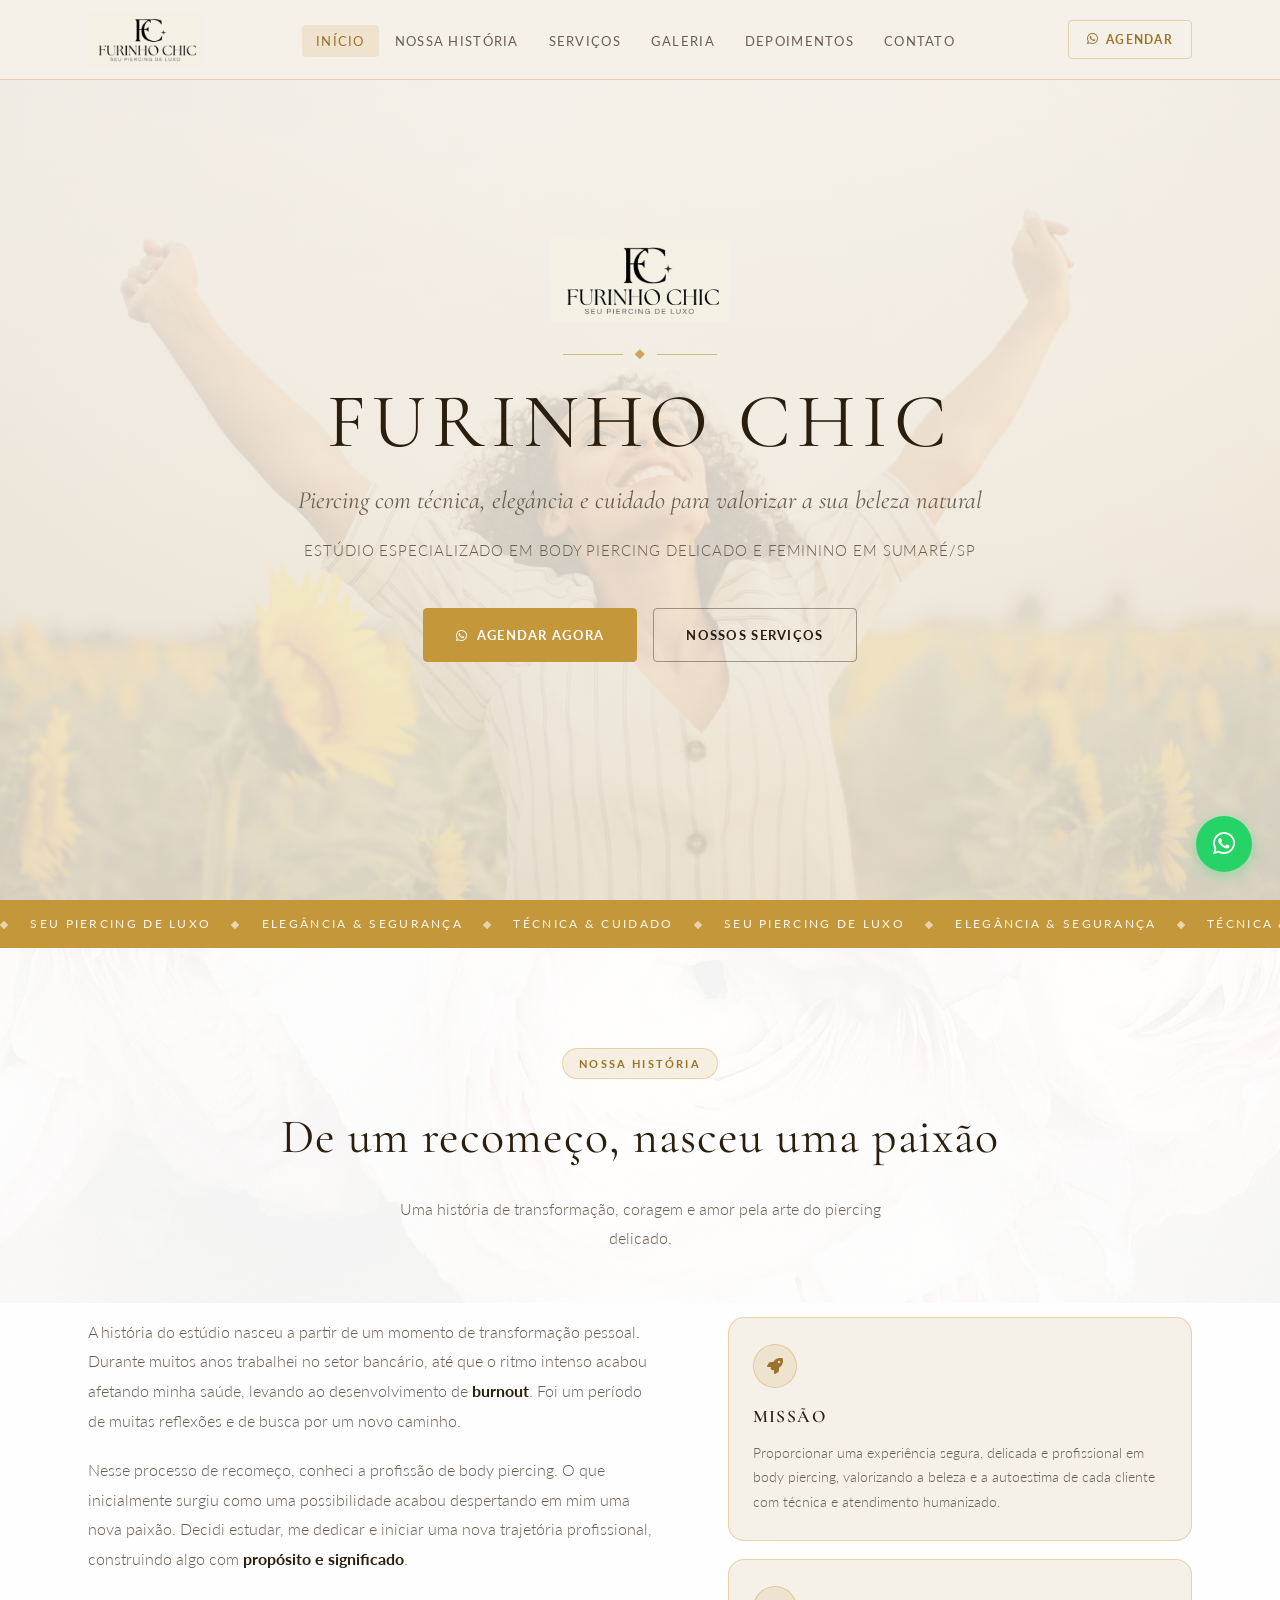
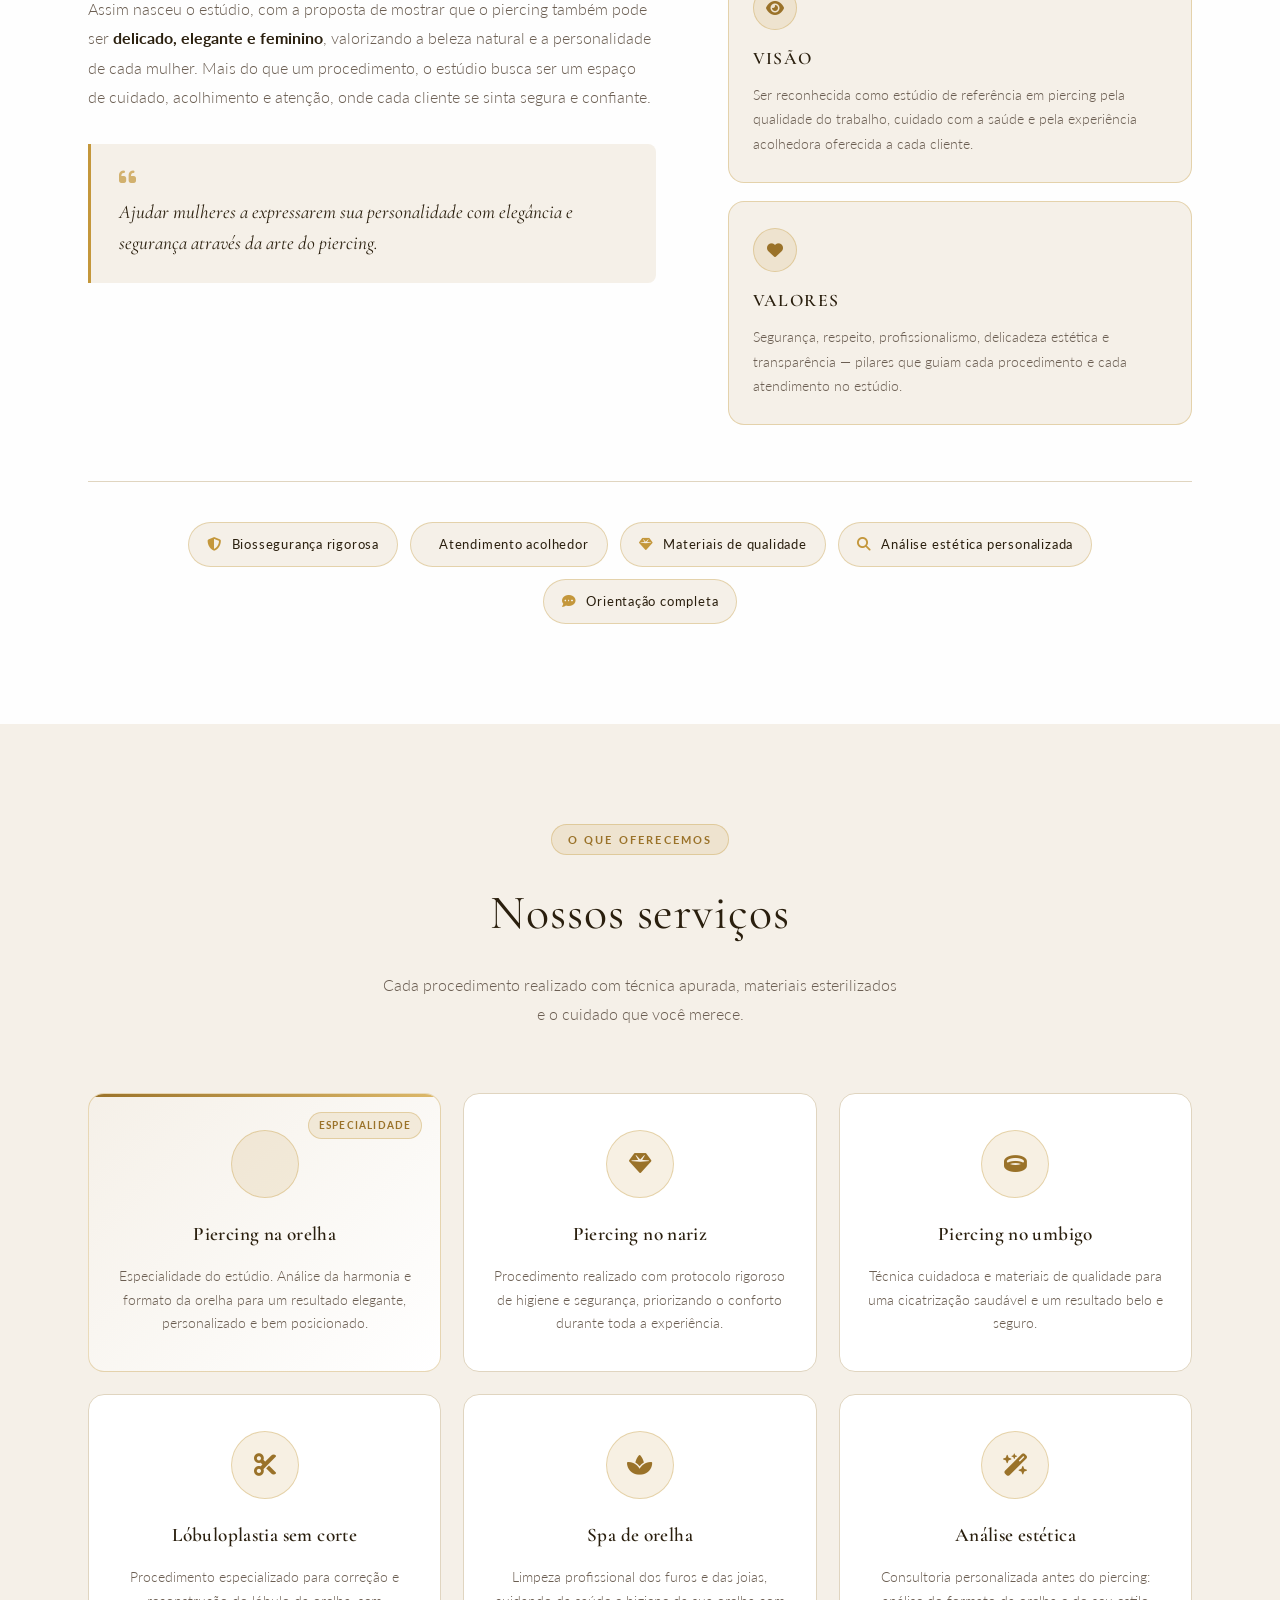
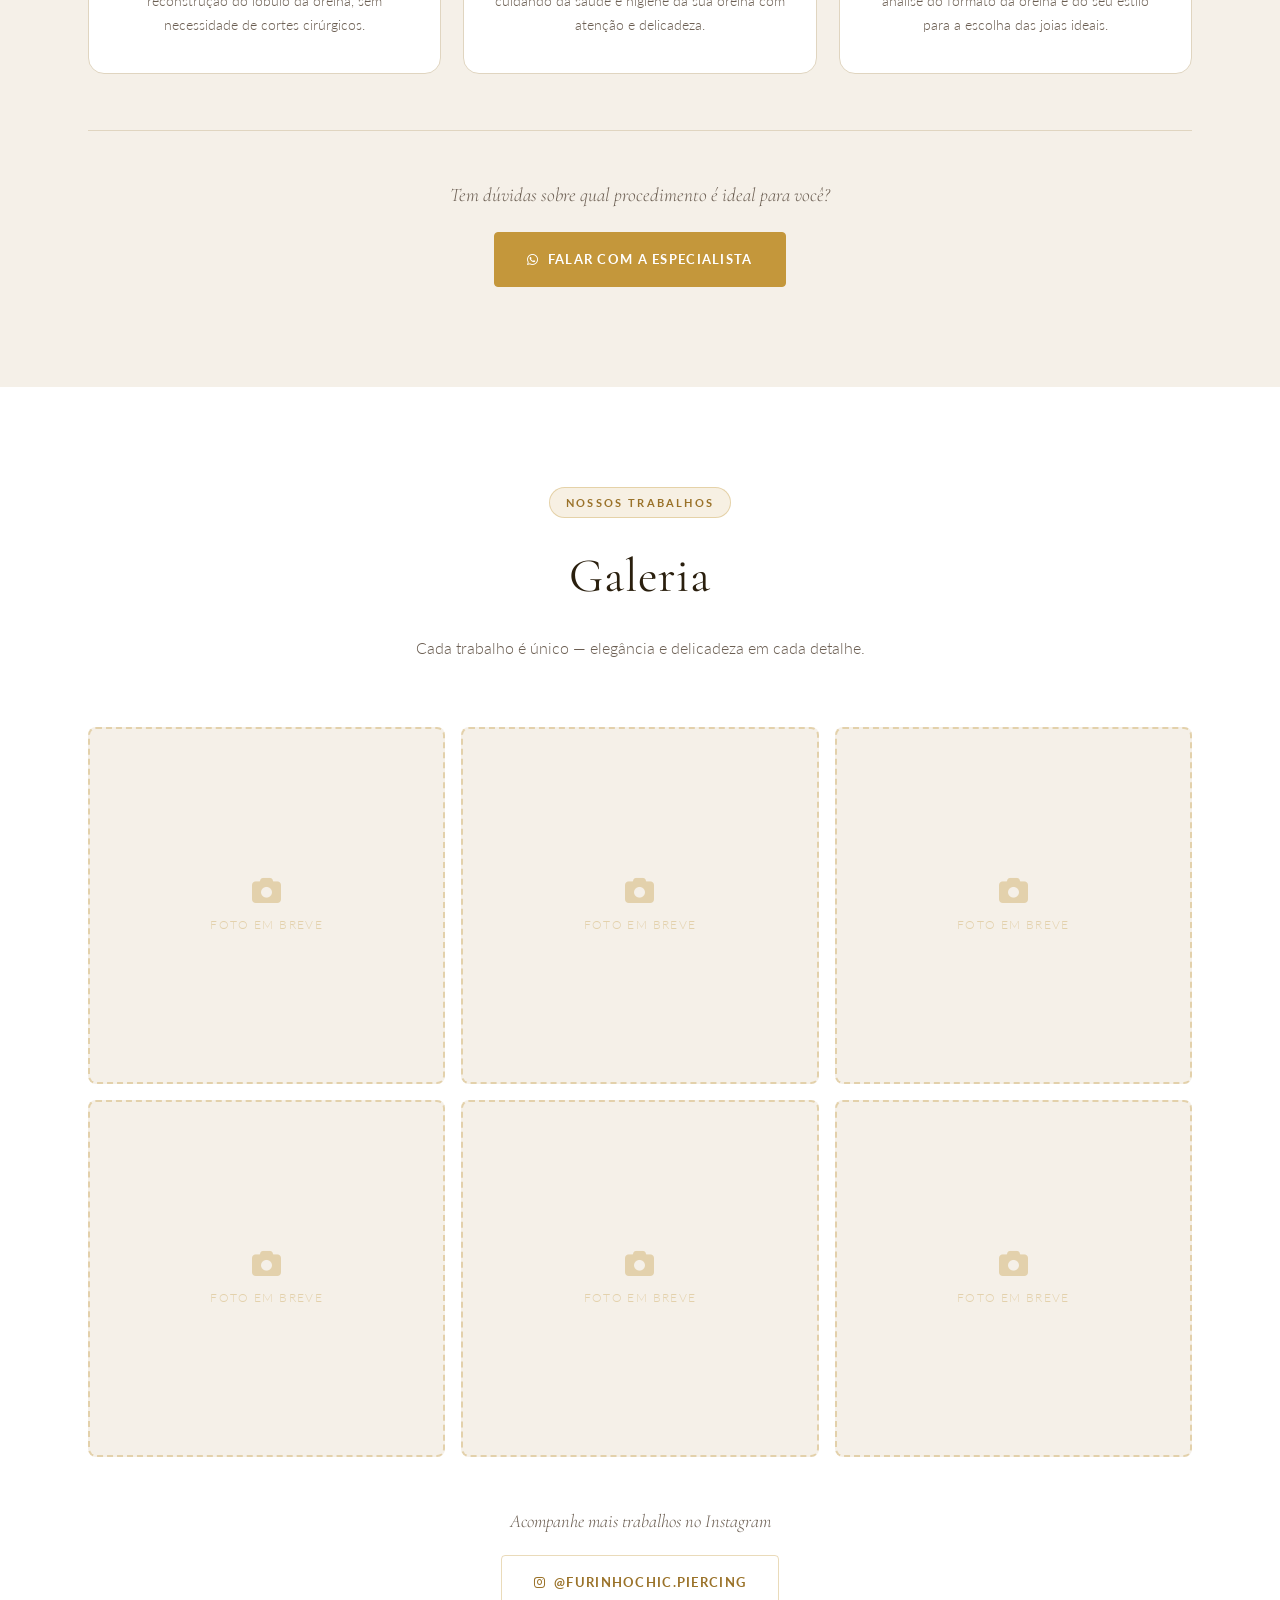
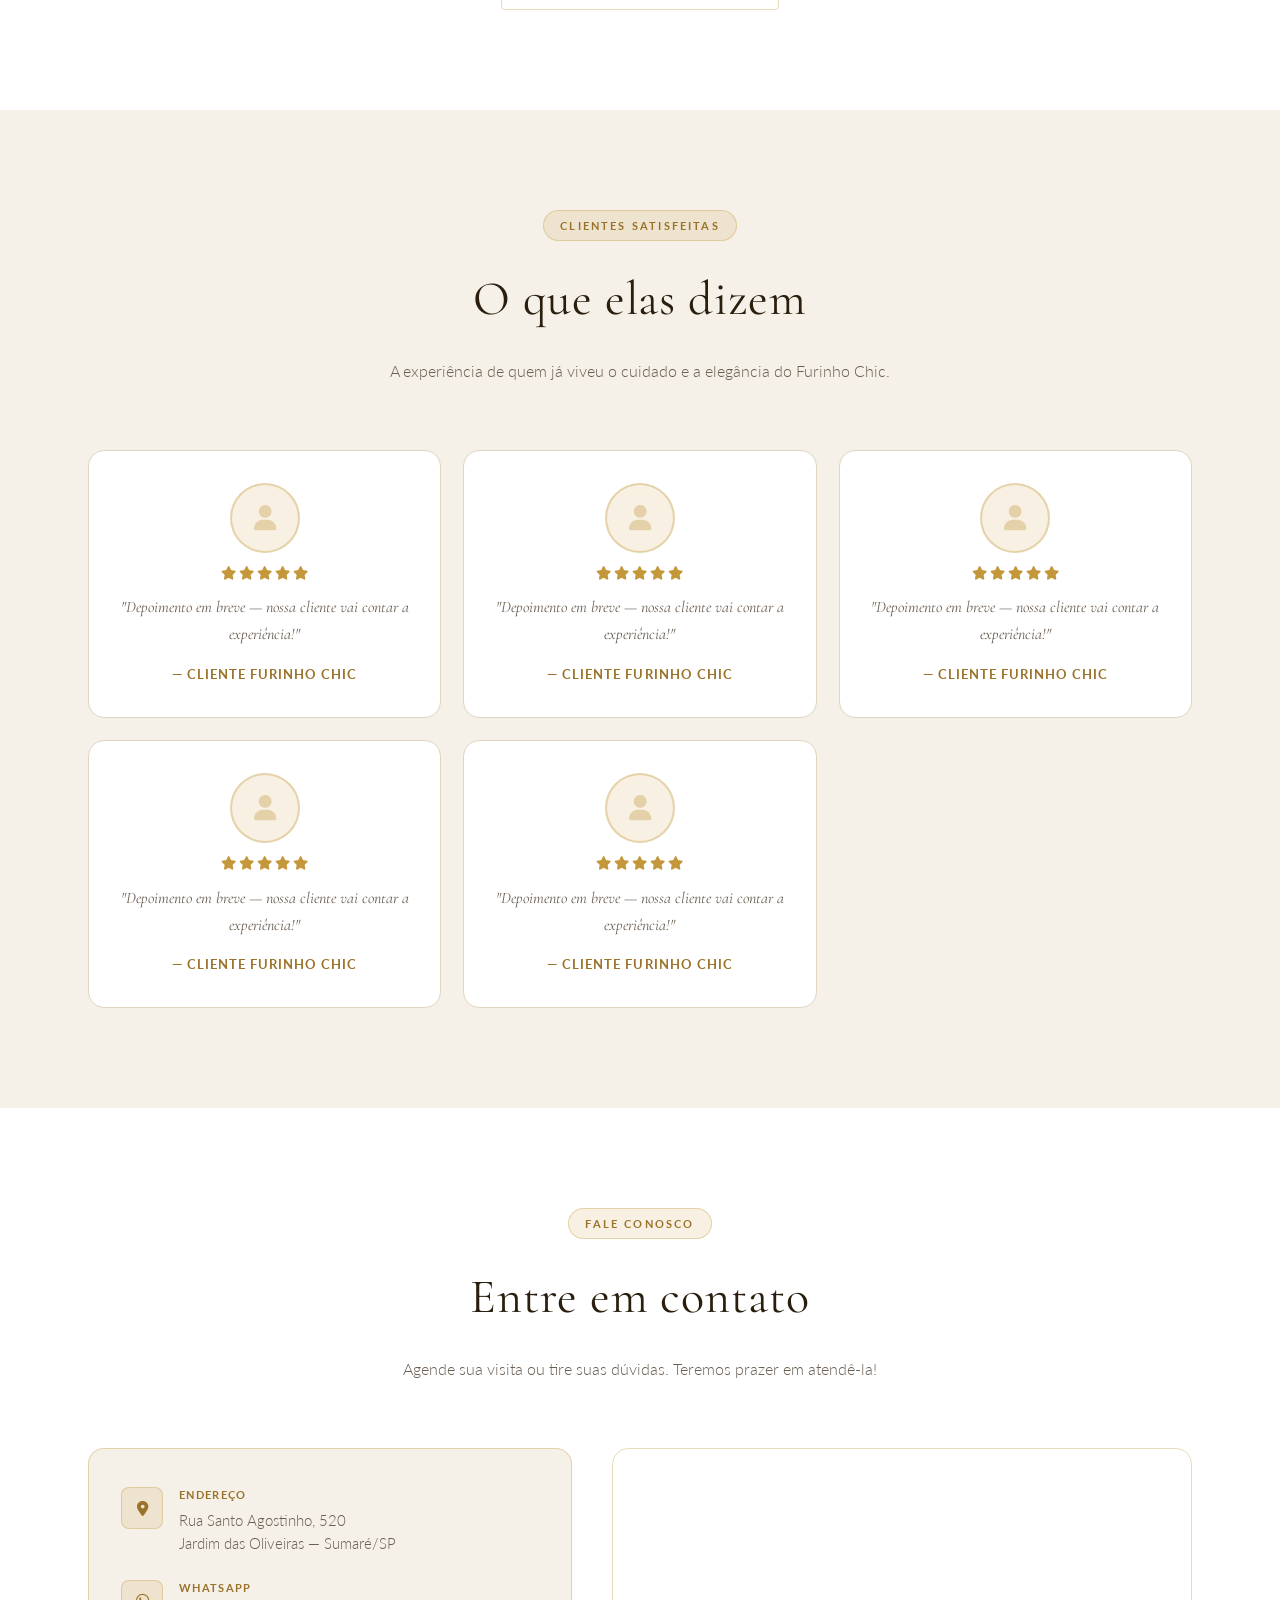
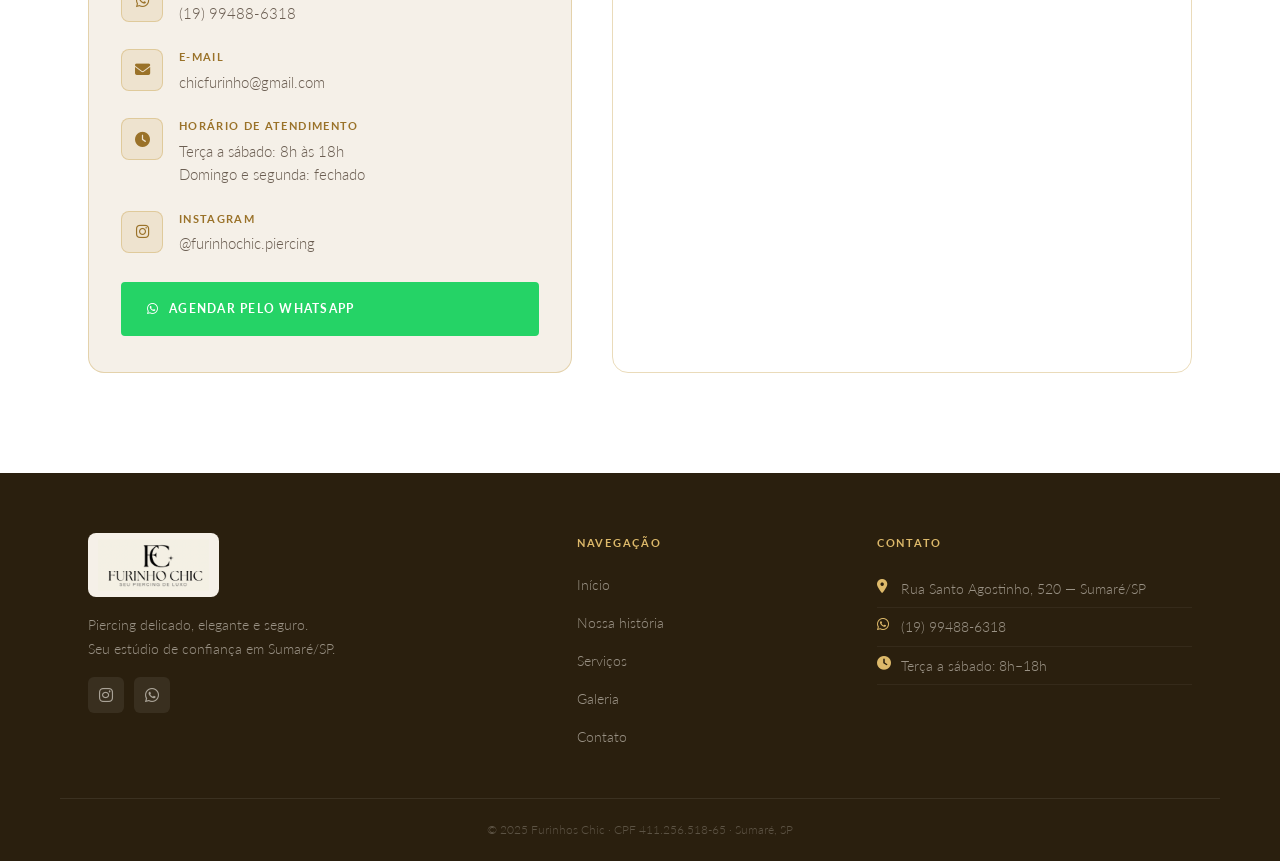
==== index.html @ a68af86a "feat: site institucional Furinho Chic — piercing de luxo em Sumaré/SP Site one-page completo com her" ====
<!DOCTYPE html>
<html lang="pt-BR">
<head>
  <meta charset="UTF-8">
  <meta name="viewport" content="width=device-width, initial-scale=1.0">
  <title>Furinho Chic</title>
  <meta name="description" content="Furinho Chic — estúdio especializado em body piercing delicado, elegante e seguro em Sumaré/SP. Piercing na orelha, nariz, umbigo, lóbuloplastia sem corte e spa de orelha.">

  <!-- Open Graph -->
  <meta property="og:title" content="Furinho Chic | Piercing de luxo em Sumaré">
  <meta property="og:description" content="Estúdio especializado em body piercing delicado, elegante e seguro em Sumaré/SP. Técnica, higiene rigorosa e atendimento humanizado.">
  <meta property="og:image" content="images/logo.png">
  <meta property="og:type" content="website">
  <meta property="og:url" content="https://www.furinhochic.com.br">

  <link rel="icon" type="image/png" href="images/logo.png">
  <link rel="preconnect" href="https://fonts.googleapis.com">
  <link rel="preconnect" href="https://fonts.gstatic.com" crossorigin>
  <link href="https://fonts.googleapis.com/css2?family=Cormorant+Garamond:ital,wght@0,300;0,400;0,500;0,600;0,700;1,400;1,500&family=Lato:wght@300;400;700&display=swap" rel="stylesheet">
  <link rel="stylesheet" href="https://cdnjs.cloudflare.com/ajax/libs/font-awesome/6.5.0/css/all.min.css">
  <link rel="stylesheet" href="style.css">
</head>
<body>

  <!-- ===== HEADER ===== -->
  <header class="header" id="header">
    <div class="container header-inner">
      <a href="#inicio" class="logo-link" aria-label="Furinho Chic — início">
        <img src="images/logo.png" alt="Logo Furinho Chic" class="header-logo">
      </a>

      <nav class="desktop-nav" aria-label="Navegação principal">
        <ul>
          <li><a href="#inicio">Início</a></li>
          <li><a href="#sobre">Nossa história</a></li>
          <li><a href="#servicos">Serviços</a></li>
          <li><a href="#galeria">Galeria</a></li>
          <li><a href="#depoimentos">Depoimentos</a></li>
          <li><a href="#contato">Contato</a></li>
        </ul>
      </nav>

      <a href="https://wa.me/5519994886318" class="btn-header-wpp" target="_blank" rel="noopener noreferrer">
        <i class="fab fa-whatsapp" aria-hidden="true"></i> Agendar
      </a>

      <button class="hamburger" id="hamburger" aria-label="Abrir menu" aria-expanded="false">
        <span></span><span></span><span></span>
      </button>
    </div>
  </header>

  <!-- ===== MENU MOBILE ===== -->
  <nav class="mobile-nav" id="mobileNav" aria-label="Menu mobile" aria-hidden="true">
    <ul>
      <li><a href="#inicio">Início</a></li>
      <li><a href="#sobre">Nossa história</a></li>
      <li><a href="#servicos">Serviços</a></li>
      <li><a href="#galeria">Galeria</a></li>
      <li><a href="#depoimentos">Depoimentos</a></li>
      <li><a href="#contato">Contato</a></li>
    </ul>
  </nav>
  <div class="overlay" id="overlay" aria-hidden="true"></div>


  <!-- ===== HERO ===== -->
  <section id="inicio" class="hero">
    <div class="hero-content container">
      <img src="images/logo.png" alt="Furinho Chic — Seu Piercing de Luxo" class="hero-logo">
      <div class="hero-ornamento" aria-hidden="true">
        <span class="linha"></span>
        <i class="fas fa-diamond"></i>
        <span class="linha"></span>
      </div>
      <h1>Furinho Chic</h1>
      <h2>Piercing com técnica, elegância e cuidado para valorizar a sua beleza natural</h2>
      <p class="hero-sub">Estúdio especializado em body piercing delicado e feminino em Sumaré/SP</p>
      <div class="hero-cta">
        <a href="https://wa.me/5519994886318" class="btn btn-ouro" target="_blank" rel="noopener noreferrer">
          <i class="fab fa-whatsapp" aria-hidden="true"></i> Agendar agora
        </a>
        <a href="#servicos" class="btn btn-outline-escuro">
          Nossos serviços
        </a>
      </div>
    </div>
  </section>


  <!-- ===== FAIXA SLOGAN ===== -->
  <div class="faixa-slogan" aria-hidden="true">
    <div class="faixa-inner">
      <span><i class="fas fa-diamond"></i></span>
      <span>Seu Piercing de Luxo</span>
      <span><i class="fas fa-diamond"></i></span>
      <span>Elegância &amp; Segurança</span>
      <span><i class="fas fa-diamond"></i></span>
      <span>Técnica &amp; Cuidado</span>
      <span><i class="fas fa-diamond"></i></span>
      <span>Seu Piercing de Luxo</span>
      <span><i class="fas fa-diamond"></i></span>
      <span>Elegância &amp; Segurança</span>
      <span><i class="fas fa-diamond"></i></span>
      <span>Técnica &amp; Cuidado</span>
      <span><i class="fas fa-diamond"></i></span>
    </div>
  </div>


  <!-- ===== SOBRE ===== -->
  <section id="sobre" class="section sobre-section">
    <div class="container">
      <div class="section-header">
        <span class="section-tag">Nossa história</span>
        <h2>De um recomeço, nasceu uma paixão</h2>
        <p>Uma história de transformação, coragem e amor pela arte do piercing delicado.</p>
      </div>

      <div class="sobre-grid">
        <div class="sobre-texto">
          <p>A história do estúdio nasceu a partir de um momento de transformação pessoal. Durante muitos anos trabalhei no setor bancário, até que o ritmo intenso acabou afetando minha saúde, levando ao desenvolvimento de <strong>burnout</strong>. Foi um período de muitas reflexões e de busca por um novo caminho.</p>
          <p>Nesse processo de recomeço, conheci a profissão de body piercing. O que inicialmente surgiu como uma possibilidade acabou despertando em mim uma nova paixão. Decidi estudar, me dedicar e iniciar uma nova trajetória profissional, construindo algo com <strong>propósito e significado</strong>.</p>
          <p>Assim nasceu o estúdio, com a proposta de mostrar que o piercing também pode ser <strong>delicado, elegante e feminino</strong>, valorizando a beleza natural e a personalidade de cada mulher. Mais do que um procedimento, o estúdio busca ser um espaço de cuidado, acolhimento e atenção, onde cada cliente se sinta segura e confiante.</p>

          <blockquote class="proposito-quote">
            <i class="fas fa-quote-left" aria-hidden="true"></i>
            Ajudar mulheres a expressarem sua personalidade com elegância e segurança através da arte do piercing.
          </blockquote>
        </div>

        <div class="mvv-grid">
          <div class="mvv-card">
            <div class="mvv-icon" aria-hidden="true"><i class="fas fa-rocket"></i></div>
            <h3>Missão</h3>
            <p>Proporcionar uma experiência segura, delicada e profissional em body piercing, valorizando a beleza e a autoestima de cada cliente com técnica e atendimento humanizado.</p>
          </div>
          <div class="mvv-card">
            <div class="mvv-icon" aria-hidden="true"><i class="fas fa-eye"></i></div>
            <h3>Visão</h3>
            <p>Ser reconhecida como estúdio de referência em piercing pela qualidade do trabalho, cuidado com a saúde e pela experiência acolhedora oferecida a cada cliente.</p>
          </div>
          <div class="mvv-card">
            <div class="mvv-icon" aria-hidden="true"><i class="fas fa-heart"></i></div>
            <h3>Valores</h3>
            <p>Segurança, respeito, profissionalismo, delicadeza estética e transparência — pilares que guiam cada procedimento e cada atendimento no estúdio.</p>
          </div>
        </div>
      </div>

      <div class="valores-badges">
        <div class="badge-valor">
          <i class="fas fa-shield-halved" aria-hidden="true"></i>
          <span>Biossegurança rigorosa</span>
        </div>
        <div class="badge-valor">
          <i class="fas fa-hands-holding-heart" aria-hidden="true"></i>
          <span>Atendimento acolhedor</span>
        </div>
        <div class="badge-valor">
          <i class="fas fa-gem" aria-hidden="true"></i>
          <span>Materiais de qualidade</span>
        </div>
        <div class="badge-valor">
          <i class="fas fa-magnifying-glass" aria-hidden="true"></i>
          <span>Análise estética personalizada</span>
        </div>
        <div class="badge-valor">
          <i class="fas fa-comment-dots" aria-hidden="true"></i>
          <span>Orientação completa</span>
        </div>
      </div>
    </div>
  </section>


  <!-- ===== SERVIÇOS ===== -->
  <section id="servicos" class="section servicos-section">
    <div class="container">
      <div class="section-header">
        <span class="section-tag">O que oferecemos</span>
        <h2>Nossos serviços</h2>
        <p>Cada procedimento realizado com técnica apurada, materiais esterilizados e o cuidado que você merece.</p>
      </div>

      <div class="servicos-grid">

        <div class="servico-card destaque">
          <div class="servico-icon" aria-hidden="true"><i class="fas fa-ear"></i></div>
          <span class="servico-badge">Especialidade</span>
          <h3>Piercing na orelha</h3>
          <p>Especialidade do estúdio. Análise da harmonia e formato da orelha para um resultado elegante, personalizado e bem posicionado.</p>
        </div>

        <div class="servico-card">
          <div class="servico-icon" aria-hidden="true"><i class="fas fa-gem"></i></div>
          <h3>Piercing no nariz</h3>
          <p>Procedimento realizado com protocolo rigoroso de higiene e segurança, priorizando o conforto durante toda a experiência.</p>
        </div>

        <div class="servico-card">
          <div class="servico-icon" aria-hidden="true"><i class="fas fa-ring"></i></div>
          <h3>Piercing no umbigo</h3>
          <p>Técnica cuidadosa e materiais de qualidade para uma cicatrização saudável e um resultado belo e seguro.</p>
        </div>

        <div class="servico-card">
          <div class="servico-icon" aria-hidden="true"><i class="fas fa-scissors"></i></div>
          <h3>Lóbuloplastia sem corte</h3>
          <p>Procedimento especializado para correção e reconstrução do lóbulo da orelha, sem necessidade de cortes cirúrgicos.</p>
        </div>

        <div class="servico-card">
          <div class="servico-icon" aria-hidden="true"><i class="fas fa-spa"></i></div>
          <h3>Spa de orelha</h3>
          <p>Limpeza profissional dos furos e das joias, cuidando da saúde e higiene da sua orelha com atenção e delicadeza.</p>
        </div>

        <div class="servico-card">
          <div class="servico-icon" aria-hidden="true"><i class="fas fa-wand-magic-sparkles"></i></div>
          <h3>Análise estética</h3>
          <p>Consultoria personalizada antes do piercing: análise do formato da orelha e do seu estilo para a escolha das joias ideais.</p>
        </div>

      </div>

      <div class="servicos-cta">
        <p>Tem dúvidas sobre qual procedimento é ideal para você?</p>
        <a href="https://wa.me/5519994886318" class="btn btn-ouro" target="_blank" rel="noopener noreferrer">
          <i class="fab fa-whatsapp" aria-hidden="true"></i> Falar com a especialista
        </a>
      </div>
    </div>
  </section>


  <!-- ===== GALERIA ===== -->
  <section id="galeria" class="section galeria-section">
    <div class="container">
      <div class="section-header">
        <span class="section-tag">Nossos trabalhos</span>
        <h2>Galeria</h2>
        <p>Cada trabalho é único — elegância e delicadeza em cada detalhe.</p>
      </div>

      <div class="galeria-grid">
        <!-- As fotos serão adicionadas em breve -->
        <div class="galeria-item placeholder">
          <div class="galeria-placeholder-inner">
            <i class="fas fa-camera" aria-hidden="true"></i>
            <span>Foto em breve</span>
          </div>
        </div>
        <div class="galeria-item placeholder">
          <div class="galeria-placeholder-inner">
            <i class="fas fa-camera" aria-hidden="true"></i>
            <span>Foto em breve</span>
          </div>
        </div>
        <div class="galeria-item placeholder">
          <div class="galeria-placeholder-inner">
            <i class="fas fa-camera" aria-hidden="true"></i>
            <span>Foto em breve</span>
          </div>
        </div>
        <div class="galeria-item placeholder">
          <div class="galeria-placeholder-inner">
            <i class="fas fa-camera" aria-hidden="true"></i>
            <span>Foto em breve</span>
          </div>
        </div>
        <div class="galeria-item placeholder">
          <div class="galeria-placeholder-inner">
            <i class="fas fa-camera" aria-hidden="true"></i>
            <span>Foto em breve</span>
          </div>
        </div>
        <div class="galeria-item placeholder">
          <div class="galeria-placeholder-inner">
            <i class="fas fa-camera" aria-hidden="true"></i>
            <span>Foto em breve</span>
          </div>
        </div>
      </div>

      <div class="galeria-instagram">
        <p>Acompanhe mais trabalhos no Instagram</p>
        <a href="https://instagram.com/furinhochic.piercing" class="btn btn-outline-ouro" target="_blank" rel="noopener noreferrer">
          <i class="fab fa-instagram" aria-hidden="true"></i> @furinhochic.piercing
        </a>
      </div>
    </div>
  </section>


  <!-- ===== DEPOIMENTOS ===== -->
  <section id="depoimentos" class="section depoimentos-section">
    <div class="container">
      <div class="section-header">
        <span class="section-tag">Clientes satisfeitas</span>
        <h2>O que elas dizem</h2>
        <p>A experiência de quem já viveu o cuidado e a elegância do Furinho Chic.</p>
      </div>

      <div class="depoimentos-grid">
        <!-- Os depoimentos serão adicionados em breve -->
        <div class="depoimento-card">
          <div class="depo-avatar placeholder-avatar" aria-hidden="true">
            <i class="fas fa-user"></i>
          </div>
          <div class="depo-estrelas" aria-label="5 estrelas">
            <i class="fas fa-star"></i><i class="fas fa-star"></i><i class="fas fa-star"></i>
            <i class="fas fa-star"></i><i class="fas fa-star"></i>
          </div>
          <p class="depo-texto">"Depoimento em breve — nossa cliente vai contar a experiência!"</p>
          <span class="depo-nome">— Cliente Furinho Chic</span>
        </div>
        <div class="depoimento-card">
          <div class="depo-avatar placeholder-avatar" aria-hidden="true">
            <i class="fas fa-user"></i>
          </div>
          <div class="depo-estrelas" aria-label="5 estrelas">
            <i class="fas fa-star"></i><i class="fas fa-star"></i><i class="fas fa-star"></i>
            <i class="fas fa-star"></i><i class="fas fa-star"></i>
          </div>
          <p class="depo-texto">"Depoimento em breve — nossa cliente vai contar a experiência!"</p>
          <span class="depo-nome">— Cliente Furinho Chic</span>
        </div>
        <div class="depoimento-card">
          <div class="depo-avatar placeholder-avatar" aria-hidden="true">
            <i class="fas fa-user"></i>
          </div>
          <div class="depo-estrelas" aria-label="5 estrelas">
            <i class="fas fa-star"></i><i class="fas fa-star"></i><i class="fas fa-star"></i>
            <i class="fas fa-star"></i><i class="fas fa-star"></i>
          </div>
          <p class="depo-texto">"Depoimento em breve — nossa cliente vai contar a experiência!"</p>
          <span class="depo-nome">— Cliente Furinho Chic</span>
        </div>
        <div class="depoimento-card">
          <div class="depo-avatar placeholder-avatar" aria-hidden="true">
            <i class="fas fa-user"></i>
          </div>
          <div class="depo-estrelas" aria-label="5 estrelas">
            <i class="fas fa-star"></i><i class="fas fa-star"></i><i class="fas fa-star"></i>
            <i class="fas fa-star"></i><i class="fas fa-star"></i>
          </div>
          <p class="depo-texto">"Depoimento em breve — nossa cliente vai contar a experiência!"</p>
          <span class="depo-nome">— Cliente Furinho Chic</span>
        </div>
        <div class="depoimento-card">
          <div class="depo-avatar placeholder-avatar" aria-hidden="true">
            <i class="fas fa-user"></i>
          </div>
          <div class="depo-estrelas" aria-label="5 estrelas">
            <i class="fas fa-star"></i><i class="fas fa-star"></i><i class="fas fa-star"></i>
            <i class="fas fa-star"></i><i class="fas fa-star"></i>
          </div>
          <p class="depo-texto">"Depoimento em breve — nossa cliente vai contar a experiência!"</p>
          <span class="depo-nome">— Cliente Furinho Chic</span>
        </div>
      </div>
    </div>
  </section>


  <!-- ===== CONTATO ===== -->
  <section id="contato" class="section contato-section">
    <div class="container">
      <div class="section-header">
        <span class="section-tag">Fale conosco</span>
        <h2>Entre em contato</h2>
        <p>Agende sua visita ou tire suas dúvidas. Teremos prazer em atendê-la!</p>
      </div>

      <div class="contato-grid">

        <div class="contato-card">
          <div class="contato-item">
            <div class="contato-icone" aria-hidden="true"><i class="fas fa-map-marker-alt"></i></div>
            <div>
              <h3>Endereço</h3>
              <p>Rua Santo Agostinho, 520<br>Jardim das Oliveiras — Sumaré/SP</p>
            </div>
          </div>
          <div class="contato-item">
            <div class="contato-icone" aria-hidden="true"><i class="fab fa-whatsapp"></i></div>
            <div>
              <h3>WhatsApp</h3>
              <p><a href="https://wa.me/5519994886318" target="_blank" rel="noopener noreferrer">(19) 99488-6318</a></p>
            </div>
          </div>
          <div class="contato-item">
            <div class="contato-icone" aria-hidden="true"><i class="fas fa-envelope"></i></div>
            <div>
              <h3>E-mail</h3>
              <p><a href="mailto:chicfurinho@gmail.com">chicfurinho@gmail.com</a></p>
            </div>
          </div>
          <div class="contato-item">
            <div class="contato-icone" aria-hidden="true"><i class="fas fa-clock"></i></div>
            <div>
              <h3>Horário de atendimento</h3>
              <p>Terça a sábado: 8h às 18h<br>Domingo e segunda: fechado</p>
            </div>
          </div>
          <div class="contato-item">
            <div class="contato-icone" aria-hidden="true"><i class="fab fa-instagram"></i></div>
            <div>
              <h3>Instagram</h3>
              <p><a href="https://instagram.com/furinhochic.piercing" target="_blank" rel="noopener noreferrer">@furinhochic.piercing</a></p>
            </div>
          </div>

          <a href="https://wa.me/5519994886318" class="btn-wpp-contato" target="_blank" rel="noopener noreferrer">
            <i class="fab fa-whatsapp" aria-hidden="true"></i> Agendar pelo WhatsApp
          </a>
        </div>

        <div class="contato-mapa">
          <iframe
            src="https://www.google.com/maps?q=Rua+Santo+Agostinho+520+Jardim+das+Oliveiras+Sumaré+SP+Brasil&output=embed"
            title="Localização Furinho Chic — Rua Santo Agostinho, 520, Sumaré/SP"
            loading="lazy"
            allowfullscreen
          ></iframe>
        </div>

      </div>
    </div>
  </section>


  <!-- ===== FOOTER ===== -->
  <footer class="footer">
    <div class="container footer-inner">
      <div class="footer-brand">
        <img src="images/logo.png" alt="Furinho Chic" class="footer-logo">
        <p>Piercing delicado, elegante e seguro.<br>Seu estúdio de confiança em Sumaré/SP.</p>
        <div class="footer-social">
          <a href="https://instagram.com/furinhochic.piercing" target="_blank" rel="noopener noreferrer" aria-label="Instagram Furinho Chic">
            <i class="fab fa-instagram" aria-hidden="true"></i>
          </a>
          <a href="https://wa.me/5519994886318" target="_blank" rel="noopener noreferrer" aria-label="WhatsApp Furinho Chic">
            <i class="fab fa-whatsapp" aria-hidden="true"></i>
          </a>
        </div>
      </div>

      <div class="footer-nav">
        <h4>Navegação</h4>
        <ul>
          <li><a href="#inicio">Início</a></li>
          <li><a href="#sobre">Nossa história</a></li>
          <li><a href="#servicos">Serviços</a></li>
          <li><a href="#galeria">Galeria</a></li>
          <li><a href="#contato">Contato</a></li>
        </ul>
      </div>

      <div class="footer-contato">
        <h4>Contato</h4>
        <p><i class="fas fa-map-marker-alt" aria-hidden="true"></i> Rua Santo Agostinho, 520 — Sumaré/SP</p>
        <p><i class="fab fa-whatsapp" aria-hidden="true"></i> (19) 99488-6318</p>
        <p><i class="fas fa-clock" aria-hidden="true"></i> Terça a sábado: 8h–18h</p>
      </div>
    </div>

    <div class="footer-bottom">
      <p>© 2025 Furinhos Chic · CPF 411.256.518-65 · Sumaré, SP</p>
    </div>
  </footer>


  <!-- Botão flutuante WhatsApp -->
  <a href="https://wa.me/5519994886318" class="whatsapp-float" target="_blank" rel="noopener noreferrer" aria-label="Falar com Furinho Chic no WhatsApp">
    <i class="fab fa-whatsapp" aria-hidden="true"></i>
  </a>

  <!-- Rodapé MonteSite - Atualização Automática -->
  <div id="montesite-footer-badge"></div>
  <script src="https://vaabpicspdbolvutnscp.supabase.co/functions/v1/get-footer-iframe"></script>

  <script src="script.js"></script>
</body>
</html>
---- style.css ----
/* ==========================================
   FURINHO CHIC — Stylesheet
   Paleta: Creme #F5F0E8 | Ouro #C4973B | Preto #1A1A1A
   Fontes: Cormorant Garamond (títulos) + Lato (corpo)
   ========================================== */

/* ===== VARIÁVEIS ===== */
:root {
  --creme:        #F5F0E8;
  --creme-medio:  #EDE5D8;
  --creme-escuro: #E0D5C0;
  --branco:       #FFFFFF;
  --ouro:         #C4973B;
  --ouro-claro:   #DDB96A;
  --ouro-escuro:  #9A7229;
  --ouro-brilho:  rgba(196, 151, 59, 0.14);
  --ouro-borda:   rgba(196, 151, 59, 0.35);
  --preto:        #1A1A1A;
  --marrom:       #2A1F0E;
  --cinza-quente: #6B5E52;
  --cinza-claro:  #B0A499;
  --sombra:       rgba(42, 31, 14, 0.08);
  --sombra-ouro:  rgba(196, 151, 59, 0.2);
  --header-height: 80px;
  --font-titulo:  'Cormorant Garamond', serif;
  --font-corpo:   'Lato', sans-serif;
  --radius:       8px;
  --radius-lg:    16px;
  --transicao:    0.35s ease;
}

/* ===== RESET ===== */
*, *::before, *::after { margin: 0; padding: 0; box-sizing: border-box; }
html { scroll-behavior: smooth; overflow-x: hidden; }
body {
  font-family: var(--font-corpo);
  font-size: 16px;
  font-weight: 300;
  color: var(--preto);
  background: var(--creme);
  overflow-x: hidden;
  line-height: 1.75;
}
img { max-width: 100%; display: block; }
a { color: inherit; text-decoration: none; transition: color var(--transicao); }
ul { list-style: none; }

/* ===== CONTAINER ===== */
.container {
  width: 100%;
  max-width: 1160px;
  margin: 0 auto;
  padding: 0 28px;
}
.section { padding: 100px 0; }

/* ===== BARRA DE PROGRESSO ===== */
#scroll-progress {
  position: fixed;
  top: 0; left: 0;
  height: 2px;
  width: 0%;
  background: linear-gradient(90deg, var(--ouro-escuro), var(--ouro-claro));
  z-index: 10000;
  pointer-events: none;
}


/* ===== HEADER ===== */
.header {
  position: fixed;
  top: 0; left: 0;
  width: 100%;
  height: var(--header-height);
  background: var(--creme);
  border-bottom: 1px solid var(--ouro-borda);
  z-index: 900;
  transition: box-shadow var(--transicao), background var(--transicao);
}
.header.scrolled {
  background: rgba(245, 240, 232, 0.97);
  box-shadow: 0 4px 24px var(--sombra);
  backdrop-filter: blur(10px);
}

.header-inner {
  height: 100%;
  display: flex;
  align-items: center;
  justify-content: space-between;
  gap: 20px;
}

.logo-link { display: flex; align-items: center; flex-shrink: 0; }

.header-logo {
  height: 54px;
  width: auto;
  object-fit: contain;
}

.desktop-nav ul {
  display: flex;
  align-items: center;
  gap: 2px;
}
.desktop-nav ul li a {
  font-family: var(--font-corpo);
  font-size: 0.8rem;
  font-weight: 400;
  letter-spacing: 0.1em;
  text-transform: uppercase;
  color: var(--cinza-quente);
  padding: 8px 14px;
  border-radius: 4px;
  transition: color var(--transicao), background var(--transicao);
}
.desktop-nav ul li a:hover,
.desktop-nav ul li a.ativo {
  color: var(--ouro-escuro);
  background: var(--ouro-brilho);
}

.btn-header-wpp {
  display: inline-flex;
  align-items: center;
  gap: 7px;
  font-family: var(--font-corpo);
  font-size: 0.78rem;
  font-weight: 700;
  letter-spacing: 0.1em;
  text-transform: uppercase;
  color: var(--ouro-escuro);
  border: 1.5px solid var(--ouro-borda);
  padding: 8px 18px;
  border-radius: 4px;
  white-space: nowrap;
  transition: background var(--transicao), color var(--transicao), border-color var(--transicao);
  flex-shrink: 0;
}
.btn-header-wpp:hover {
  background: var(--ouro);
  color: var(--branco);
  border-color: var(--ouro);
}

/* Hamburger */
.hamburger {
  display: none;
  flex-direction: column;
  justify-content: center;
  gap: 5px;
  width: 38px; height: 38px;
  background: transparent;
  border: none;
  cursor: pointer;
  padding: 4px;
  border-radius: 4px;
}
.hamburger span {
  display: block;
  width: 100%; height: 1.5px;
  background: var(--cinza-quente);
  border-radius: 2px;
  transition: transform var(--transicao), opacity var(--transicao);
  transform-origin: center;
}
.hamburger.open span:nth-child(1) { transform: translateY(6.5px) rotate(45deg); }
.hamburger.open span:nth-child(2) { opacity: 0; transform: scaleX(0); }
.hamburger.open span:nth-child(3) { transform: translateY(-6.5px) rotate(-45deg); }


/* ===== MOBILE NAV ===== */
.mobile-nav {
  position: fixed;
  top: var(--header-height);
  left: 0; width: 100%;
  background: var(--creme);
  border-bottom: 1px solid var(--ouro-borda);
  z-index: 850;
  transform: translateY(-110%);
  transition: transform 0.38s cubic-bezier(0.4,0,0.2,1);
}
.mobile-nav.open { transform: translateY(0); }
.mobile-nav ul { padding: 8px 0; }
.mobile-nav ul li a {
  display: block;
  font-family: var(--font-corpo);
  font-size: 0.82rem;
  font-weight: 400;
  letter-spacing: 0.1em;
  text-transform: uppercase;
  color: var(--cinza-quente);
  padding: 14px 28px;
  border-bottom: 1px solid rgba(196,151,59,0.1);
  transition: background var(--transicao), color var(--transicao);
}
.mobile-nav ul li a:hover { background: var(--ouro-brilho); color: var(--ouro-escuro); }

.overlay {
  display: none;
  position: fixed;
  inset: 0;
  background: rgba(42,31,14,0.45);
  z-index: 800;
}
.overlay.show { display: block; }


/* ===== HERO ===== */
.hero {
  min-height: 100vh;
  background:
    linear-gradient(rgba(245,240,232,0.88), rgba(237,229,216,0.88)),
    url('images/bg-hero.jpg') center / cover no-repeat;
  background-attachment: scroll, fixed;
  display: flex;
  align-items: center;
  justify-content: center;
  padding-top: var(--header-height);
  padding-bottom: 80px;
}

.hero-content {
  text-align: center;
  max-width: 780px;
  margin: 0 auto;
}

.hero-logo {
  width: 180px;
  height: auto;
  margin: 0 auto 28px;
  object-fit: contain;
}

.hero-ornamento {
  display: flex;
  align-items: center;
  justify-content: center;
  gap: 12px;
  margin-bottom: 20px;
}
.hero-ornamento .linha {
  display: block;
  width: 60px;
  height: 1px;
  background: var(--ouro);
  opacity: 0.6;
}
.hero-ornamento i {
  font-size: 0.6rem;
  color: var(--ouro);
  opacity: 0.8;
}

.hero-content h1 {
  font-family: var(--font-titulo);
  font-size: clamp(2.8rem, 6vw, 5rem);
  font-weight: 400;
  color: var(--marrom);
  letter-spacing: 0.08em;
  line-height: 1.1;
  margin-bottom: 18px;
  text-transform: uppercase;
}

.hero-content h2 {
  font-family: var(--font-titulo);
  font-size: clamp(1.1rem, 2.4vw, 1.55rem);
  font-weight: 400;
  font-style: italic;
  color: var(--cinza-quente);
  margin-bottom: 18px;
  line-height: 1.5;
}

.hero-sub {
  font-size: clamp(0.82rem, 1.6vw, 0.95rem);
  font-weight: 300;
  color: var(--cinza-quente);
  letter-spacing: 0.06em;
  text-transform: uppercase;
  margin-bottom: 44px;
}

.hero-cta {
  display: flex;
  justify-content: center;
  align-items: center;
  gap: 16px;
  flex-wrap: wrap;
}


/* ===== BOTÕES ===== */
.btn {
  display: inline-flex;
  align-items: center;
  justify-content: center;
  gap: 8px;
  font-family: var(--font-corpo);
  font-size: 0.8rem;
  font-weight: 700;
  letter-spacing: 0.1em;
  text-transform: uppercase;
  padding: 15px 32px;
  border-radius: 4px;
  border: 1.5px solid transparent;
  cursor: pointer;
  position: relative;
  overflow: hidden;
  white-space: nowrap;
  transition: background var(--transicao), color var(--transicao), border-color var(--transicao), transform var(--transicao), box-shadow var(--transicao);
}

.btn-ouro {
  background: var(--ouro);
  color: var(--branco);
  border-color: var(--ouro);
}
.btn-ouro:hover {
  background: var(--ouro-escuro);
  border-color: var(--ouro-escuro);
  transform: translateY(-2px);
  box-shadow: 0 8px 24px var(--sombra-ouro);
}

.btn-outline-escuro {
  background: transparent;
  color: var(--marrom);
  border-color: rgba(42,31,14,0.4);
}
.btn-outline-escuro:hover {
  background: rgba(42,31,14,0.06);
  border-color: var(--marrom);
}

.btn-outline-ouro {
  background: transparent;
  color: var(--ouro-escuro);
  border-color: var(--ouro-borda);
}
.btn-outline-ouro:hover {
  background: var(--ouro-brilho);
  border-color: var(--ouro);
  color: var(--ouro-escuro);
}

/* Ripple */
.ripple {
  position: absolute;
  border-radius: 50%;
  transform: scale(0);
  animation: ripple-anim 0.65s linear forwards;
  background: rgba(255,255,255,0.3);
  pointer-events: none;
  z-index: 0;
}
@keyframes ripple-anim { to { transform: scale(4); opacity: 0; } }


/* ===== FAIXA SLOGAN ===== */
.faixa-slogan {
  background: var(--ouro);
  padding: 14px 0;
  overflow: hidden;
}
.faixa-inner {
  display: flex;
  align-items: center;
  gap: 20px;
  white-space: nowrap;
  animation: faixa-scroll 24s linear infinite;
  width: max-content;
}
.faixa-inner span {
  font-family: var(--font-corpo);
  font-size: 0.72rem;
  font-weight: 400;
  letter-spacing: 0.2em;
  text-transform: uppercase;
  color: rgba(255,255,255,0.92);
}
.faixa-inner i {
  font-size: 0.5rem;
  color: rgba(255,255,255,0.6);
}
@keyframes faixa-scroll {
  from { transform: translateX(0); }
  to   { transform: translateX(-50%); }
}


/* ===== SECTION HEADER ===== */
.section-header {
  text-align: center;
  margin-bottom: 64px;
}
.section-header h2 {
  font-family: var(--font-titulo);
  font-size: clamp(2rem, 4vw, 3rem);
  font-weight: 400;
  color: var(--marrom);
  letter-spacing: 0.02em;
  margin-bottom: 16px;
}
.section-header p {
  font-size: 1rem;
  font-weight: 300;
  color: var(--cinza-quente);
  max-width: 520px;
  margin: 0 auto;
  line-height: 1.8;
}
.section-tag {
  display: inline-block;
  font-family: var(--font-corpo);
  font-size: 0.68rem;
  font-weight: 700;
  letter-spacing: 0.2em;
  text-transform: uppercase;
  color: var(--ouro-escuro);
  background: var(--ouro-brilho);
  border: 1px solid var(--ouro-borda);
  padding: 5px 16px;
  border-radius: 20px;
  margin-bottom: 16px;
}
.ornamento-titulo {
  display: flex;
  align-items: center;
  justify-content: center;
  gap: 10px;
  margin-top: 12px;
}
.ornamento-titulo .linha-ouro {
  display: block;
  width: 40px;
  height: 1px;
  background: var(--ouro);
  opacity: 0.5;
}
.ornamento-titulo i { font-size: 0.5rem; color: var(--ouro); }


/* ===== SOBRE ===== */
.sobre-section {
  background:
    linear-gradient(rgba(255,255,255,0.95), rgba(255,255,255,0.95)),
    url('images/bg-sobre.jpg') center / cover no-repeat;
  background-attachment: scroll, fixed;
}

.sobre-grid {
  display: grid;
  grid-template-columns: 1.1fr 0.9fr;
  gap: 72px;
  align-items: start;
}

.sobre-texto p {
  font-size: 1rem;
  font-weight: 300;
  color: var(--cinza-quente);
  line-height: 1.85;
  margin-bottom: 20px;
}
.sobre-texto strong { color: var(--marrom); font-weight: 700; }

.proposito-quote {
  margin-top: 32px;
  padding: 24px 28px;
  border-left: 3px solid var(--ouro);
  background: var(--creme);
  border-radius: 0 var(--radius) var(--radius) 0;
  position: relative;
}
.proposito-quote i {
  color: var(--ouro);
  font-size: 1.2rem;
  margin-bottom: 10px;
  display: block;
  opacity: 0.7;
}
.proposito-quote {
  font-family: var(--font-titulo);
  font-size: 1.2rem;
  font-weight: 400;
  font-style: italic;
  color: var(--marrom);
  line-height: 1.6;
}

/* MVV */
.mvv-grid { display: flex; flex-direction: column; gap: 18px; }

.mvv-card {
  background: var(--creme);
  border: 1px solid var(--ouro-borda);
  border-radius: var(--radius-lg);
  padding: 26px 24px;
  transition: transform var(--transicao), box-shadow var(--transicao), border-color var(--transicao);
}
.mvv-card:hover {
  transform: translateY(-4px);
  box-shadow: 0 12px 32px var(--sombra-ouro);
  border-color: var(--ouro);
}

.mvv-icon {
  width: 44px; height: 44px;
  background: var(--ouro-brilho);
  border: 1px solid var(--ouro-borda);
  border-radius: 50%;
  display: flex; align-items: center; justify-content: center;
  margin-bottom: 14px;
}
.mvv-icon i { font-size: 1rem; color: var(--ouro-escuro); }

.mvv-card h3 {
  font-family: var(--font-titulo);
  font-size: 1.1rem;
  font-weight: 600;
  color: var(--marrom);
  margin-bottom: 8px;
  text-transform: uppercase;
  letter-spacing: 0.08em;
}
.mvv-card p { font-size: 0.9rem; font-weight: 300; color: var(--cinza-quente); line-height: 1.7; }

/* Badges valores */
.valores-badges {
  display: flex;
  flex-wrap: wrap;
  gap: 12px;
  justify-content: center;
  margin-top: 56px;
  padding-top: 40px;
  border-top: 1px solid var(--creme-escuro);
}
.badge-valor {
  display: flex;
  align-items: center;
  gap: 10px;
  font-family: var(--font-corpo);
  font-size: 0.82rem;
  font-weight: 400;
  letter-spacing: 0.06em;
  color: var(--marrom);
  background: var(--creme);
  border: 1px solid var(--ouro-borda);
  padding: 10px 18px;
  border-radius: 30px;
  transition: background var(--transicao), box-shadow var(--transicao);
}
.badge-valor:hover { background: var(--ouro-brilho); box-shadow: 0 4px 12px var(--sombra-ouro); }
.badge-valor i { color: var(--ouro); font-size: 0.85rem; }


/* ===== SERVIÇOS ===== */
.servicos-section { background: var(--creme); }

.servicos-grid {
  display: grid;
  grid-template-columns: repeat(3, 1fr);
  gap: 22px;
}

.servico-card {
  background: var(--branco);
  border: 1px solid var(--creme-escuro);
  border-radius: var(--radius-lg);
  padding: 36px 28px;
  text-align: center;
  position: relative;
  overflow: hidden;
  transition: transform var(--transicao), box-shadow var(--transicao), border-color var(--transicao);
}
.servico-card::before {
  content: '';
  position: absolute;
  top: 0; left: 0;
  width: 100%; height: 3px;
  background: linear-gradient(90deg, var(--ouro-escuro), var(--ouro-claro));
  transform: scaleX(0);
  transform-origin: left;
  transition: transform 0.4s ease;
}
.servico-card:hover { transform: translateY(-6px); box-shadow: 0 20px 44px var(--sombra-ouro); border-color: var(--ouro-borda); }
.servico-card:hover::before { transform: scaleX(1); }

.servico-card.destaque {
  background: linear-gradient(135deg, var(--creme) 0%, var(--branco) 100%);
  border-color: var(--ouro-borda);
}
.servico-card.destaque::before { transform: scaleX(1); }

.servico-badge {
  position: absolute;
  top: 18px; right: 18px;
  font-family: var(--font-corpo);
  font-size: 0.62rem;
  font-weight: 700;
  letter-spacing: 0.12em;
  text-transform: uppercase;
  color: var(--ouro-escuro);
  background: var(--ouro-brilho);
  border: 1px solid var(--ouro-borda);
  padding: 4px 10px;
  border-radius: 20px;
}

.servico-icon {
  width: 68px; height: 68px;
  background: var(--ouro-brilho);
  border: 1px solid var(--ouro-borda);
  border-radius: 50%;
  display: flex; align-items: center; justify-content: center;
  margin: 0 auto 20px;
  transition: background var(--transicao), box-shadow var(--transicao);
}
.servico-card:hover .servico-icon {
  background: var(--ouro);
  box-shadow: 0 0 20px var(--sombra-ouro);
}
.servico-icon i { font-size: 1.4rem; color: var(--ouro-escuro); transition: color var(--transicao); }
.servico-card:hover .servico-icon i { color: var(--branco); }

.servico-card h3 {
  font-family: var(--font-titulo);
  font-size: 1.2rem;
  font-weight: 600;
  color: var(--marrom);
  margin-bottom: 12px;
  letter-spacing: 0.02em;
}
.servico-card p { font-size: 0.88rem; font-weight: 300; color: var(--cinza-quente); line-height: 1.7; }

.servicos-cta {
  text-align: center;
  margin-top: 56px;
  padding-top: 48px;
  border-top: 1px solid var(--creme-escuro);
}
.servicos-cta p {
  font-family: var(--font-titulo);
  font-size: 1.2rem;
  font-style: italic;
  color: var(--cinza-quente);
  margin-bottom: 20px;
}


/* ===== GALERIA ===== */
.galeria-section { background: var(--branco); }

.galeria-grid {
  display: grid;
  grid-template-columns: repeat(3, 1fr);
  gap: 16px;
}

.galeria-item {
  aspect-ratio: 1 / 1;
  border-radius: var(--radius);
  overflow: hidden;
  position: relative;
}
.galeria-item img {
  width: 100%; height: 100%;
  object-fit: cover;
  transition: transform 0.5s ease;
}
.galeria-item:hover img { transform: scale(1.06); }

.galeria-item.placeholder {
  background: var(--creme);
  border: 2px dashed var(--ouro-borda);
  display: flex;
  align-items: center;
  justify-content: center;
  cursor: default;
}
.galeria-placeholder-inner {
  display: flex;
  flex-direction: column;
  align-items: center;
  gap: 10px;
  color: var(--ouro-borda);
}
.galeria-placeholder-inner i { font-size: 1.8rem; }
.galeria-placeholder-inner span {
  font-family: var(--font-corpo);
  font-size: 0.72rem;
  letter-spacing: 0.12em;
  text-transform: uppercase;
  font-weight: 300;
}

.galeria-instagram {
  text-align: center;
  margin-top: 48px;
}
.galeria-instagram p {
  font-family: var(--font-titulo);
  font-size: 1.15rem;
  font-style: italic;
  color: var(--cinza-quente);
  margin-bottom: 18px;
}


/* ===== DEPOIMENTOS ===== */
.depoimentos-section { background: var(--creme); }

.depoimentos-grid {
  display: grid;
  grid-template-columns: repeat(3, 1fr);
  gap: 22px;
}

.depoimento-card {
  background: var(--branco);
  border: 1px solid var(--creme-escuro);
  border-radius: var(--radius-lg);
  padding: 32px 26px;
  display: flex;
  flex-direction: column;
  align-items: center;
  text-align: center;
  gap: 14px;
  transition: transform var(--transicao), box-shadow var(--transicao);
}
.depoimento-card:hover { transform: translateY(-4px); box-shadow: 0 12px 32px var(--sombra); }

.depo-avatar {
  width: 70px; height: 70px;
  border-radius: 50%;
  overflow: hidden;
  border: 2px solid var(--ouro-borda);
  flex-shrink: 0;
}
.depo-avatar img { width: 100%; height: 100%; object-fit: cover; }
.placeholder-avatar {
  background: var(--ouro-brilho);
  display: flex;
  align-items: center;
  justify-content: center;
}
.placeholder-avatar i { font-size: 1.6rem; color: var(--ouro-borda); }

.depo-estrelas { display: flex; gap: 3px; }
.depo-estrelas i { color: var(--ouro); font-size: 0.85rem; }

.depo-texto {
  font-family: var(--font-titulo);
  font-size: 1rem;
  font-style: italic;
  font-weight: 400;
  color: var(--cinza-quente);
  line-height: 1.7;
}

.depo-nome {
  font-size: 0.8rem;
  font-weight: 700;
  letter-spacing: 0.08em;
  color: var(--ouro-escuro);
  text-transform: uppercase;
}


/* ===== CONTATO ===== */
.contato-section { background: var(--branco); }

.contato-grid {
  display: grid;
  grid-template-columns: 1fr 1.2fr;
  gap: 40px;
  align-items: start;
}

.contato-card {
  background: var(--creme);
  border: 1px solid var(--ouro-borda);
  border-radius: var(--radius-lg);
  padding: 36px 32px;
  display: flex;
  flex-direction: column;
  gap: 22px;
}

.contato-item {
  display: flex;
  align-items: flex-start;
  gap: 16px;
}

.contato-icone {
  width: 42px; height: 42px;
  background: var(--ouro-brilho);
  border: 1px solid var(--ouro-borda);
  border-radius: var(--radius);
  display: flex; align-items: center; justify-content: center;
  flex-shrink: 0;
  margin-top: 2px;
}
.contato-icone i { font-size: 0.95rem; color: var(--ouro-escuro); }

.contato-item h3 {
  font-family: var(--font-corpo);
  font-size: 0.7rem;
  font-weight: 700;
  text-transform: uppercase;
  letter-spacing: 0.12em;
  color: var(--ouro-escuro);
  margin-bottom: 4px;
}
.contato-item p,
.contato-item a {
  font-size: 0.92rem;
  font-weight: 300;
  color: var(--cinza-quente);
  line-height: 1.6;
  transition: color var(--transicao);
}
.contato-item a:hover { color: var(--ouro-escuro); }

.btn-wpp-contato {
  display: inline-flex;
  align-items: center;
  gap: 10px;
  font-family: var(--font-corpo);
  font-size: 0.78rem;
  font-weight: 700;
  letter-spacing: 0.1em;
  text-transform: uppercase;
  padding: 14px 24px;
  background: #25D366;
  color: var(--branco);
  border: 2px solid #25D366;
  border-radius: 4px;
  margin-top: 4px;
  transition: background var(--transicao), transform var(--transicao);
}
.btn-wpp-contato:hover { background: #1aa54f; border-color: #1aa54f; transform: translateY(-2px); }

.contato-mapa {
  border-radius: var(--radius-lg);
  overflow: hidden;
  border: 1px solid var(--ouro-borda);
  height: 100%;
  min-height: 460px;
}
.contato-mapa iframe {
  width: 100%; height: 100%;
  min-height: 460px;
  border: none;
  display: block;
}


/* ===== FOOTER ===== */
.footer {
  background: var(--marrom);
  color: rgba(245,240,232,0.7);
  padding-top: 60px;
}

.footer-inner {
  display: grid;
  grid-template-columns: 1.4fr 0.8fr 1fr;
  gap: 48px;
  padding-bottom: 48px;
  border-bottom: 1px solid rgba(255,255,255,0.08);
}

.footer-brand { display: flex; flex-direction: column; gap: 16px; }

.footer-logo {
  height: 64px;
  width: auto;
  align-self: flex-start;
  object-fit: contain;
  background: var(--creme);
  border-radius: 8px;
  padding: 6px 10px;
}

.footer-brand p {
  font-size: 0.88rem;
  font-weight: 300;
  line-height: 1.7;
  color: rgba(245,240,232,0.55);
}

.footer-social { display: flex; gap: 10px; }
.footer-social a {
  display: flex; align-items: center; justify-content: center;
  width: 36px; height: 36px;
  background: rgba(255,255,255,0.07);
  border-radius: 6px;
  color: rgba(245,240,232,0.6);
  font-size: 1rem;
  transition: background var(--transicao), color var(--transicao);
}
.footer-social a:hover { background: var(--ouro); color: var(--branco); }

.footer-nav h4, .footer-contato h4 {
  font-family: var(--font-corpo);
  font-size: 0.68rem;
  font-weight: 700;
  text-transform: uppercase;
  letter-spacing: 0.16em;
  color: var(--ouro-claro);
  margin-bottom: 18px;
}
.footer-nav ul { display: flex; flex-direction: column; gap: 10px; }
.footer-nav ul li a {
  font-size: 0.88rem;
  font-weight: 300;
  color: rgba(245,240,232,0.55);
  transition: color var(--transicao);
}
.footer-nav ul li a:hover { color: var(--ouro-claro); }

.footer-contato { display: flex; flex-direction: column; gap: 0; }
.footer-contato p {
  display: flex; align-items: flex-start; gap: 10px;
  font-size: 0.86rem; font-weight: 300;
  color: rgba(245,240,232,0.55);
  padding: 8px 0;
  border-bottom: 1px solid rgba(255,255,255,0.05);
  line-height: 1.55;
}
.footer-contato p i { color: var(--ouro-claro); flex-shrink: 0; margin-top: 2px; width: 14px; }

.footer-bottom { text-align: center; padding: 20px 0; }
.footer-bottom p { font-size: 0.78rem; color: rgba(245,240,232,0.25); }


/* ===== WHATSAPP FLUTUANTE ===== */
.whatsapp-float {
  position: fixed;
  bottom: 28px; right: 28px;
  width: 56px; height: 56px;
  background: #25D366;
  border-radius: 50%;
  display: flex; align-items: center; justify-content: center;
  color: var(--branco);
  font-size: 1.6rem;
  z-index: 999;
  box-shadow: 0 4px 16px rgba(37,211,102,0.4);
  transition: background var(--transicao), transform var(--transicao);
}
.whatsapp-float:hover { background: #1aa54f; transform: scale(1.06); }


/* ===== REVEAL ===== */
.reveal {
  opacity: 0;
  transform: translateY(24px);
  transition: opacity 0.6s ease, transform 0.6s ease;
}
.reveal.visible { opacity: 1; transform: translateY(0); }


/* ==========================================
   RESPONSIVIDADE
   ========================================== */

/* ── Widescreen ≥ 2560px ── */
@media (min-width: 2560px) {
  :root { --header-height: 96px; }
  .container { max-width: 1800px; }
  body { font-size: 18px; }
  .section { padding: 130px 0; }
  .servicos-grid { grid-template-columns: repeat(3, 1fr); gap: 28px; }
  .galeria-grid { grid-template-columns: repeat(3, 1fr); gap: 20px; }
  .depoimentos-grid { grid-template-columns: repeat(3, 1fr); gap: 28px; }
}

/* ── Full HD 1920px–2559px ── */
@media (min-width: 1920px) and (max-width: 2559px) {
  :root { --header-height: 88px; }
  .container { max-width: 1500px; }
  body { font-size: 17px; }
  .section { padding: 112px 0; }
}

/* ── HD wide 1440px–1919px ── */
@media (min-width: 1440px) and (max-width: 1919px) {
  .container { max-width: 1300px; }
  .section { padding: 104px 0; }
}

/* ── Laptop 1280px–1439px ── */
@media (min-width: 1280px) and (max-width: 1439px) {
  .container { max-width: 1160px; }
}

/* ── Tablet landscape ≤ 1023px ── */
@media (max-width: 1023px) {
  .sobre-section { background-attachment: scroll, scroll; }
  :root { --header-height: 70px; }
  .section { padding: 80px 0; }
  .section-header { margin-bottom: 48px; }
  .desktop-nav { display: none; }
  .btn-header-wpp { display: none; }
  .hamburger { display: flex; }
  .sobre-grid { gap: 48px; }
  .servicos-grid { grid-template-columns: repeat(2, 1fr); gap: 18px; }
  .depoimentos-grid { grid-template-columns: repeat(2, 1fr); gap: 18px; }
  .footer-inner { grid-template-columns: 1fr 1fr; gap: 36px; }
  .footer-brand { grid-column: 1 / -1; flex-direction: row; align-items: flex-start; gap: 24px; }
}

/* ── Tablet médio ≤ 900px ── */
@media (max-width: 900px) {
  .section { padding: 68px 0; }
  .section-header { margin-bottom: 40px; }
  .sobre-grid { grid-template-columns: 1fr; gap: 36px; }
  .mvv-grid { display: grid; grid-template-columns: repeat(3, 1fr); gap: 14px; }
  .mvv-card { padding: 20px 16px; }
  .contato-grid { grid-template-columns: 1fr; }
  .contato-mapa { min-height: 320px; }
  .contato-mapa iframe { min-height: 320px; }
  .footer-inner { grid-template-columns: 1fr; gap: 28px; }
  .footer-brand { flex-direction: row; grid-column: auto; }
}

/* ── Tablet pequeno / celular grande ≤ 768px ── */
@media (max-width: 768px) {
  :root { --header-height: 64px; }
  .container { padding: 0 20px; }
  .section { padding: 60px 0; }
  .section-header { margin-bottom: 36px; }
  .header-logo { height: 46px; }
  .hero-logo { width: 150px; }
  .galeria-grid { grid-template-columns: repeat(2, 1fr); gap: 12px; }
  .depoimentos-grid { grid-template-columns: 1fr; max-width: 420px; margin: 0 auto; }
  .mvv-grid { grid-template-columns: 1fr; gap: 12px; }
  .footer-brand { flex-direction: column; gap: 12px; }
  .footer-logo { height: 52px; }
  .whatsapp-float { bottom: 20px; right: 20px; width: 50px; height: 50px; font-size: 1.45rem; }
}

/* ── Celular grande ≤ 600px ── */
@media (max-width: 600px) {
  .section { padding: 50px 0; }
  .section-header { margin-bottom: 28px; }
  .servicos-grid { grid-template-columns: 1fr; gap: 14px; }
  .servico-card { padding: 28px 22px; text-align: left; display: flex; align-items: flex-start; gap: 18px; }
  .servico-icon { flex-shrink: 0; margin: 0; width: 56px; height: 56px; }
  .servico-card h3, .servico-card p { text-align: left; }
  .servico-badge { top: 14px; right: 14px; }
  .galeria-grid { grid-template-columns: repeat(2, 1fr); gap: 10px; }
  .hero-cta { flex-direction: column; align-items: stretch; }
  .hero-cta .btn { justify-content: center; }
  .valores-badges { gap: 8px; }
  .footer-inner { grid-template-columns: 1fr; }
}

/* ── Celular padrão ≤ 480px ── */
@media (max-width: 480px) {
  :root { --header-height: 60px; }
  .container { padding: 0 16px; }
  .section { padding: 44px 0; }
  .header-logo { height: 40px; }
  .hero-logo { width: 130px; margin-bottom: 22px; }
  .galeria-grid { grid-template-columns: 1fr; max-width: 340px; margin-left: auto; margin-right: auto; }
  .mvv-grid { grid-template-columns: 1fr; }
  .contato-card { padding: 28px 20px; }
  .footer-logo { height: 46px; }
  .whatsapp-float { bottom: 16px; right: 16px; width: 46px; height: 46px; font-size: 1.3rem; }
}

/* ── Celular pequeno ≤ 380px ── */
@media (max-width: 380px) {
  :root { --header-height: 56px; }
  .container { padding: 0 14px; }
  .section { padding: 38px 0; }
  .header-logo { height: 36px; }
  .hero-logo { width: 110px; }
  .servico-card { padding: 22px 16px; gap: 14px; }
  .servico-icon { width: 48px; height: 48px; }
  .servico-icon i { font-size: 1.1rem; }
  .depoimento-card { padding: 24px 18px; }
  .mvv-card { padding: 18px 14px; }
}
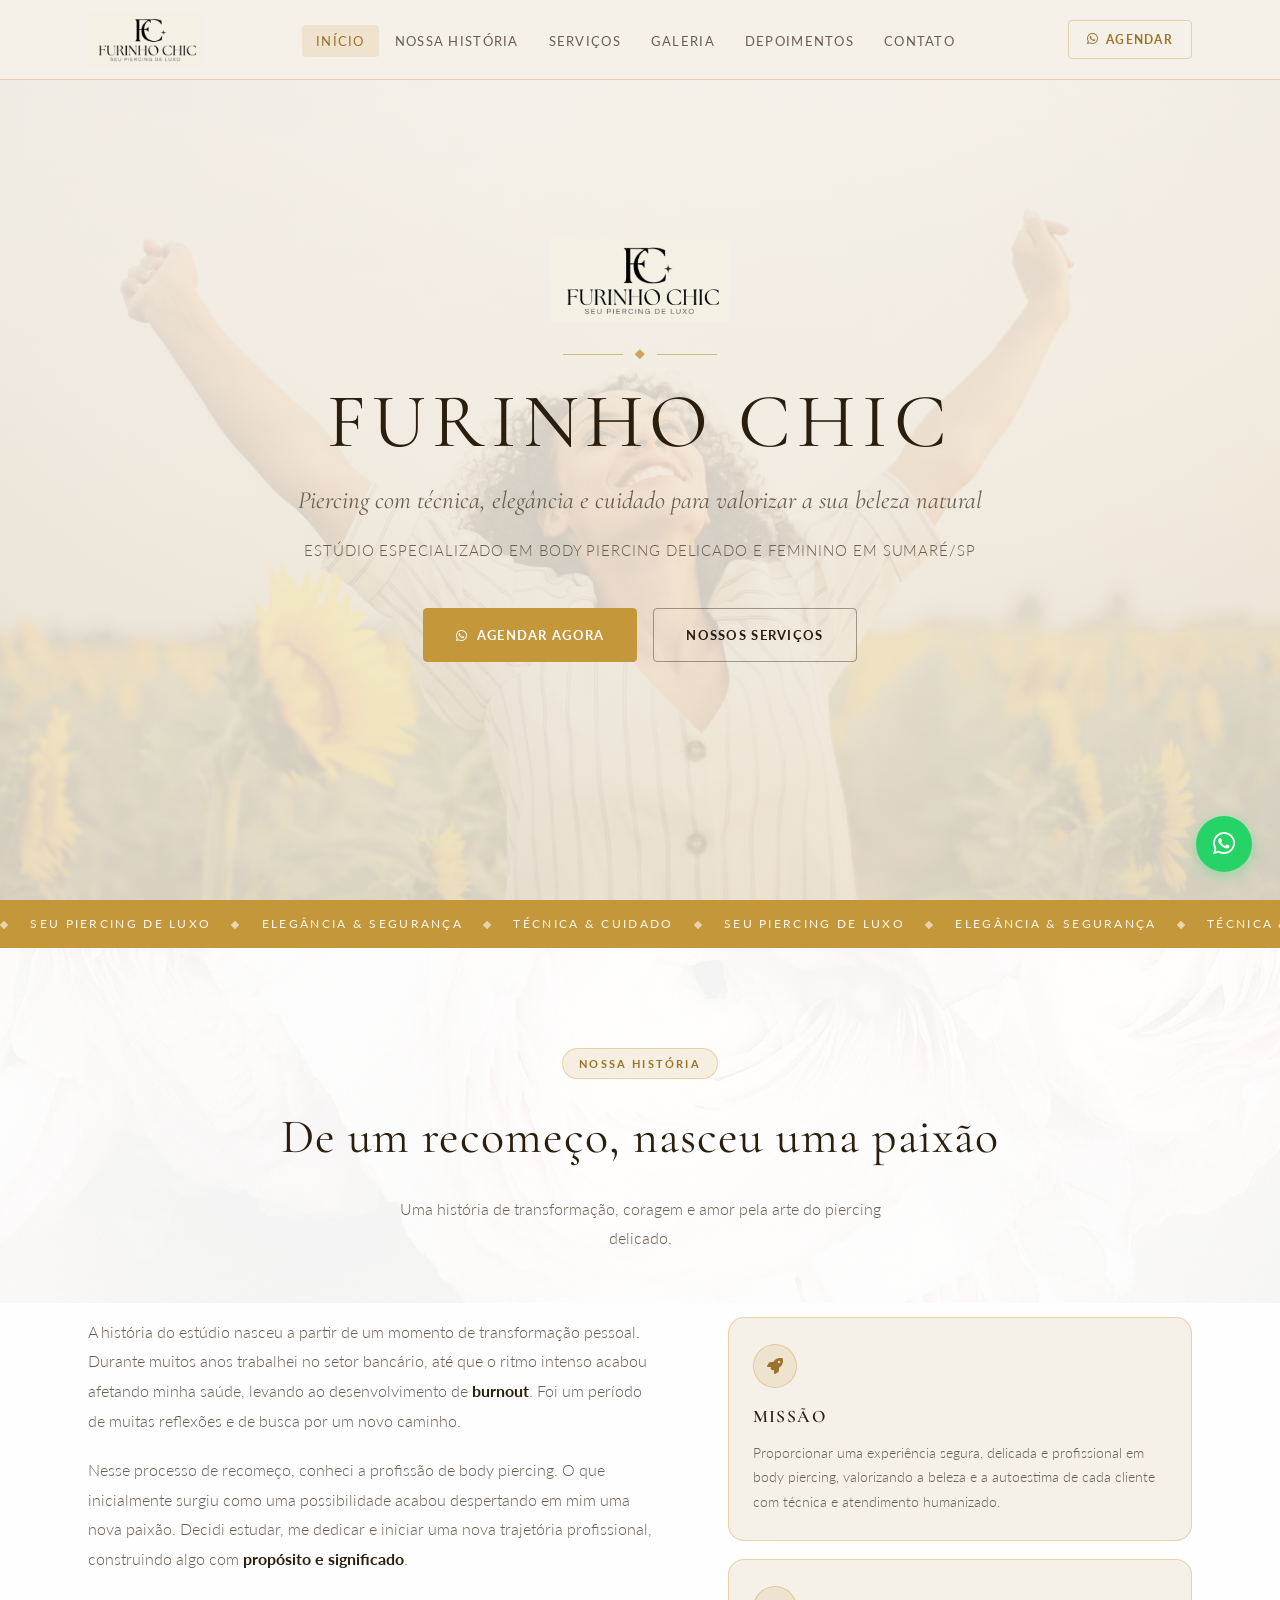
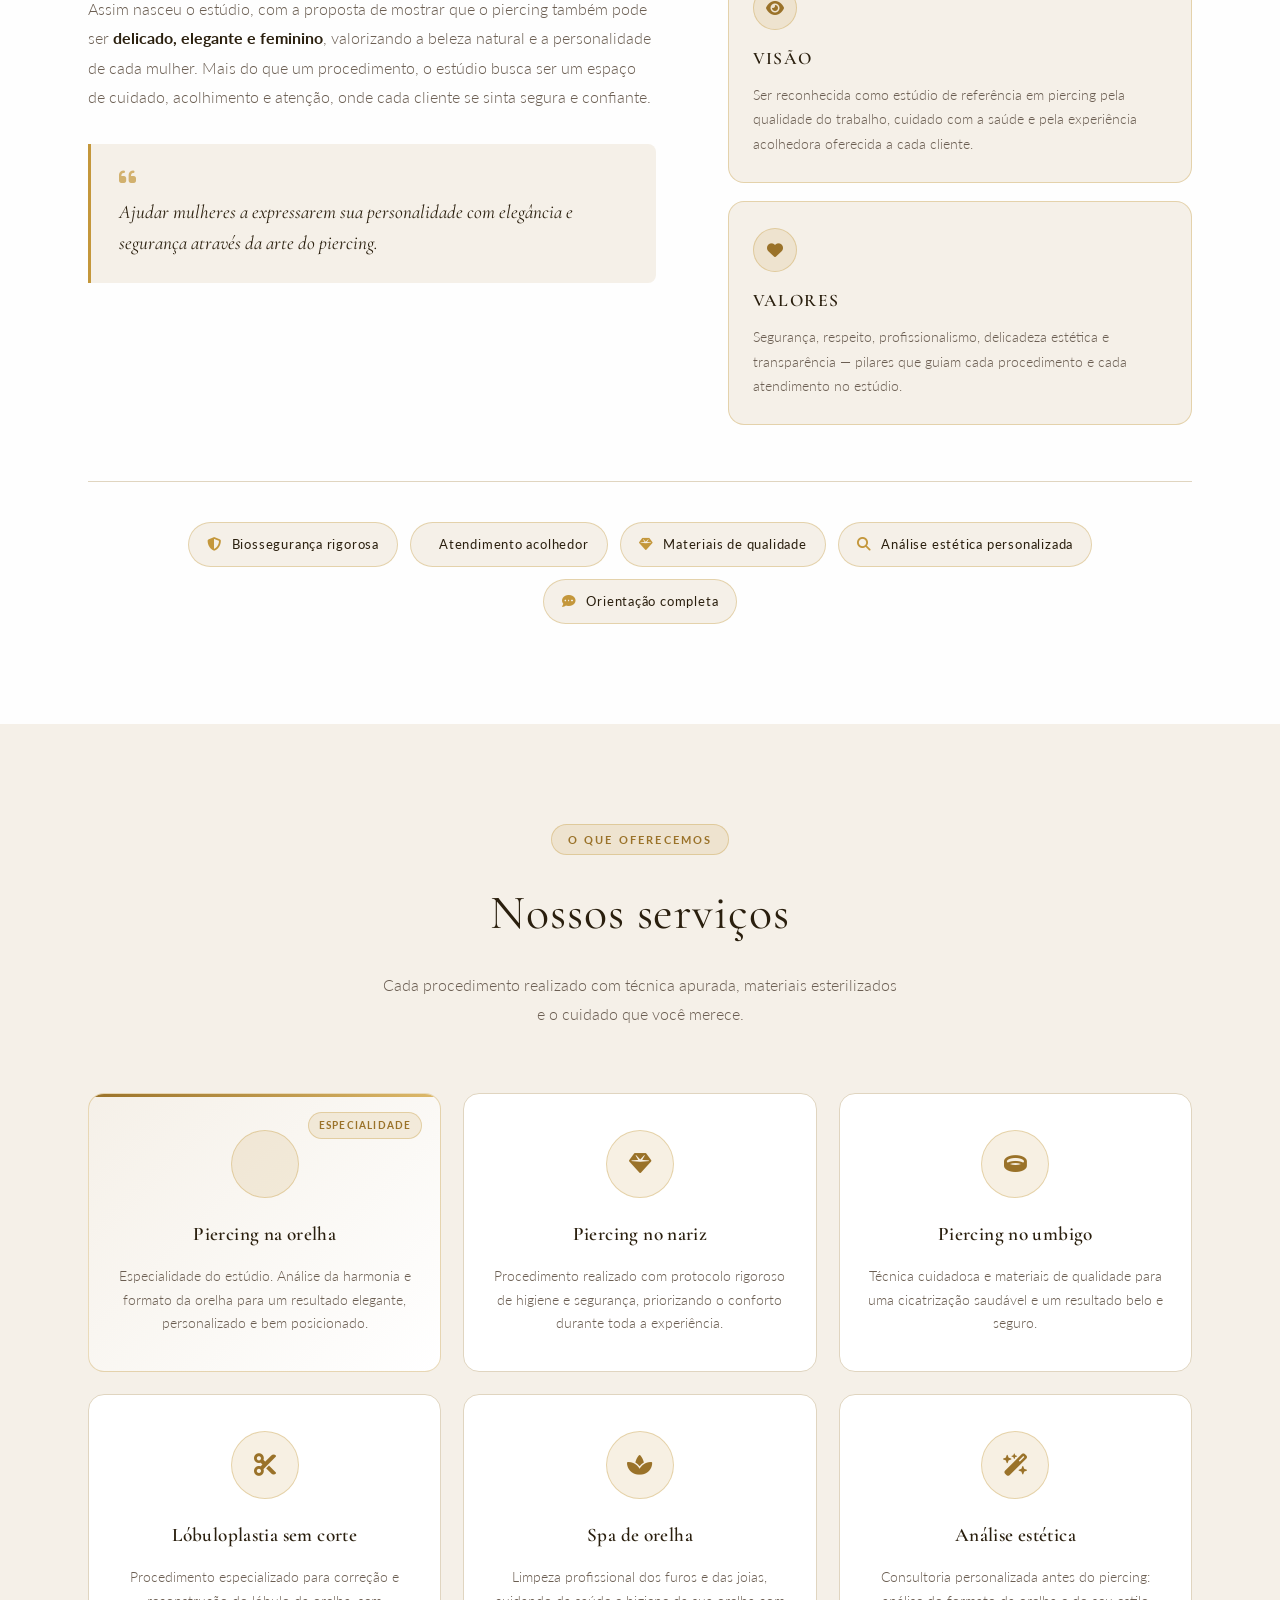
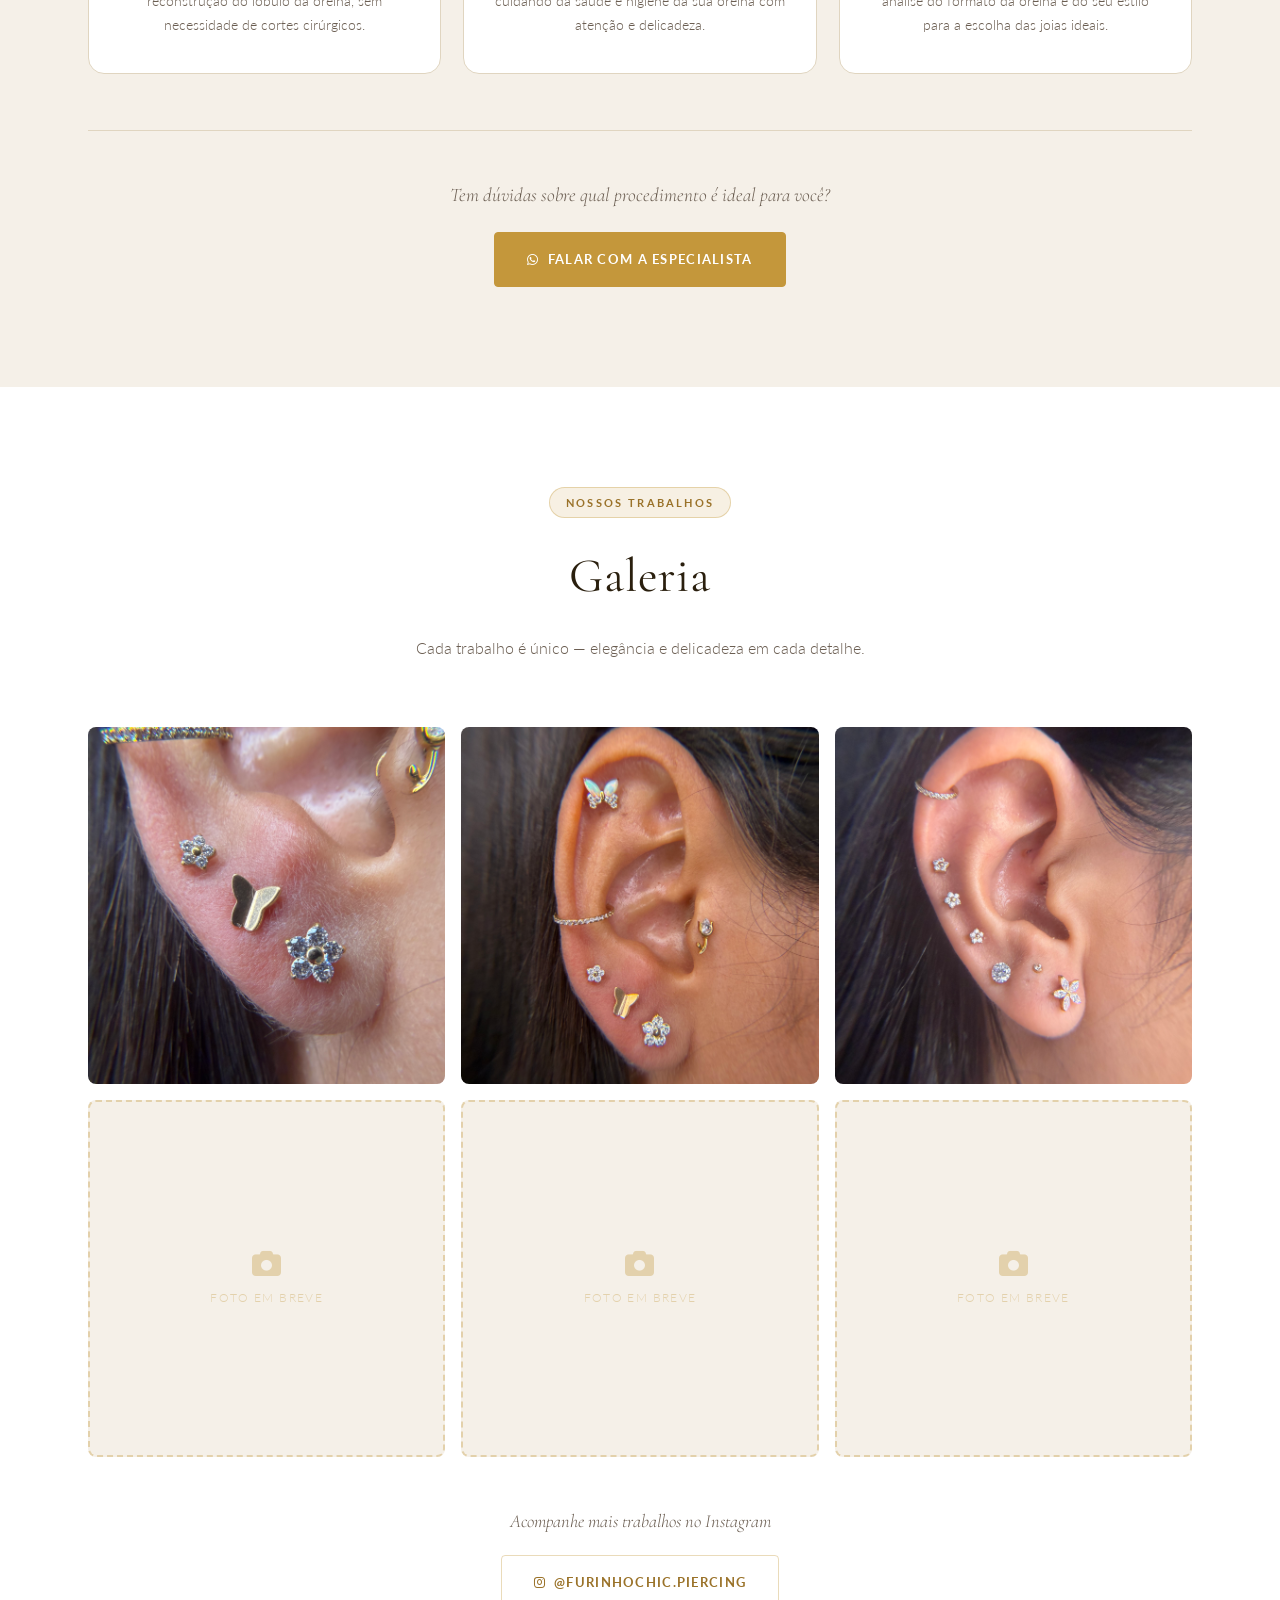
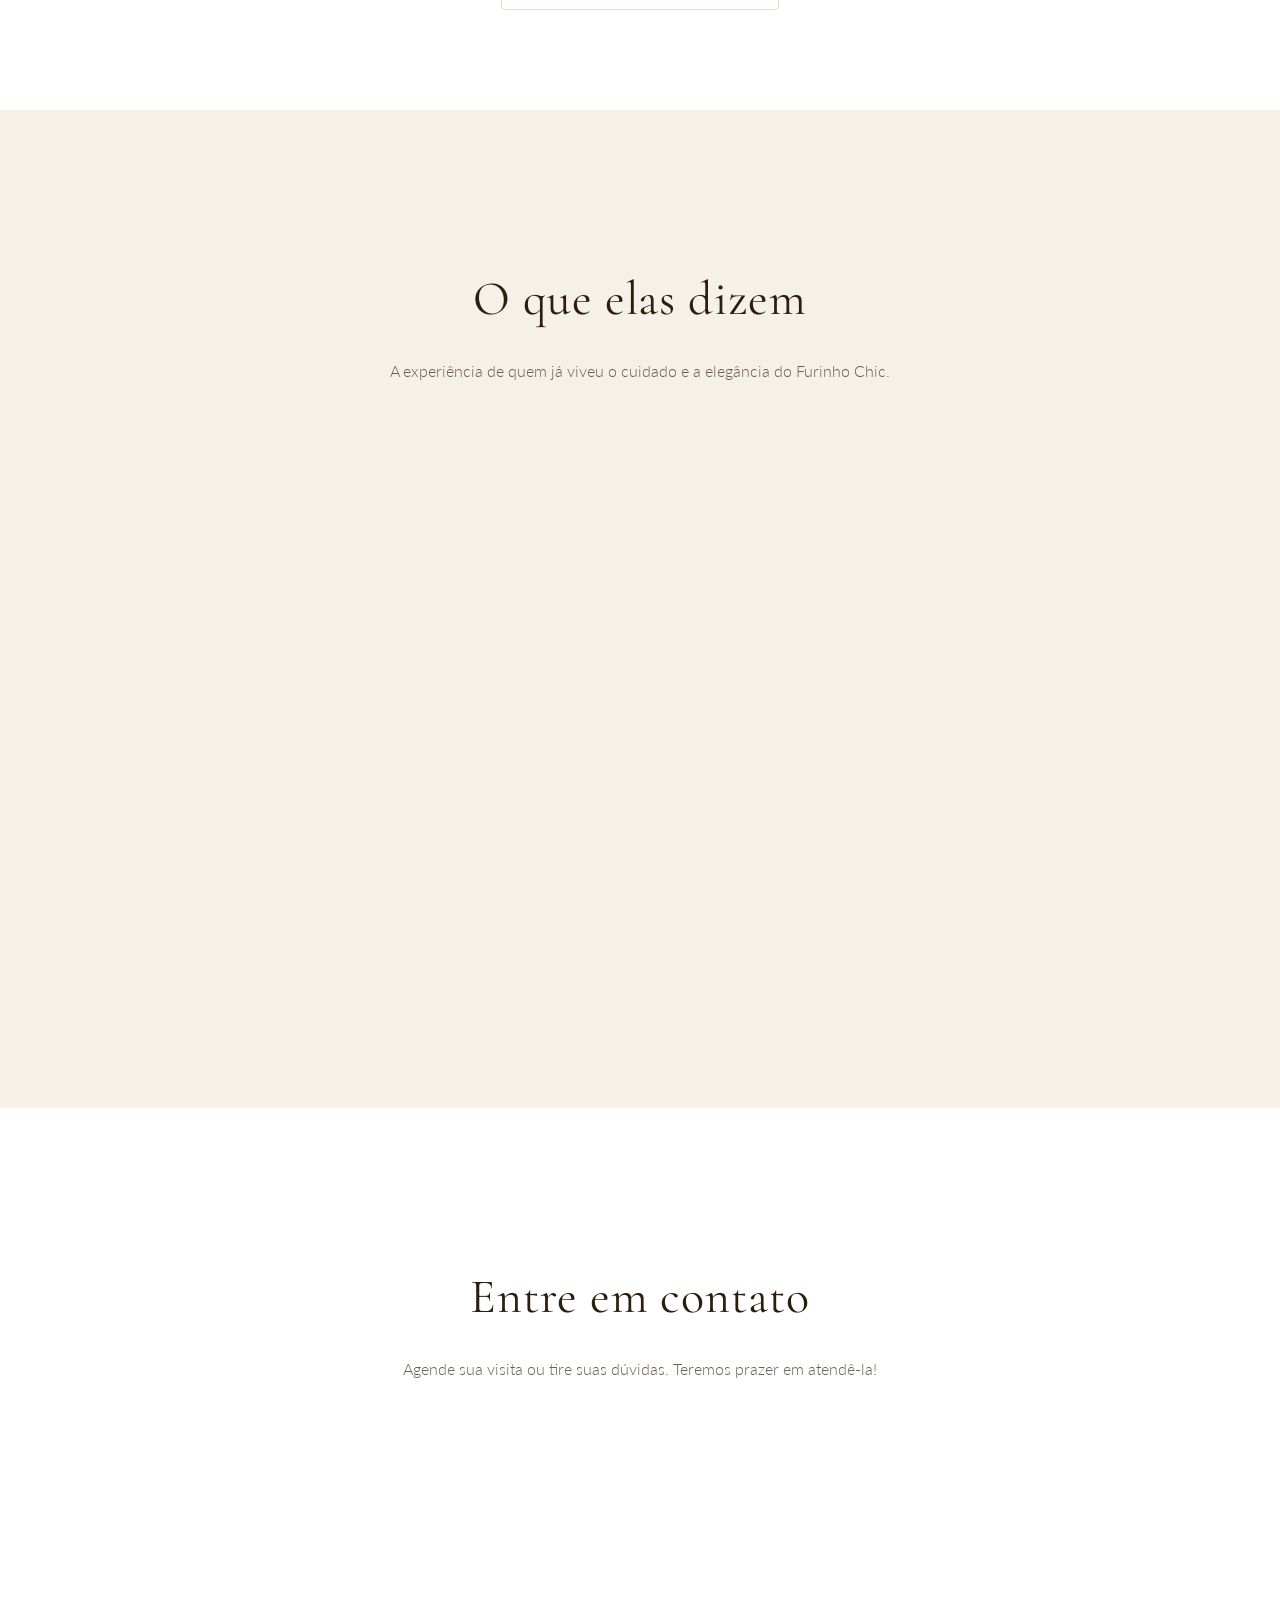
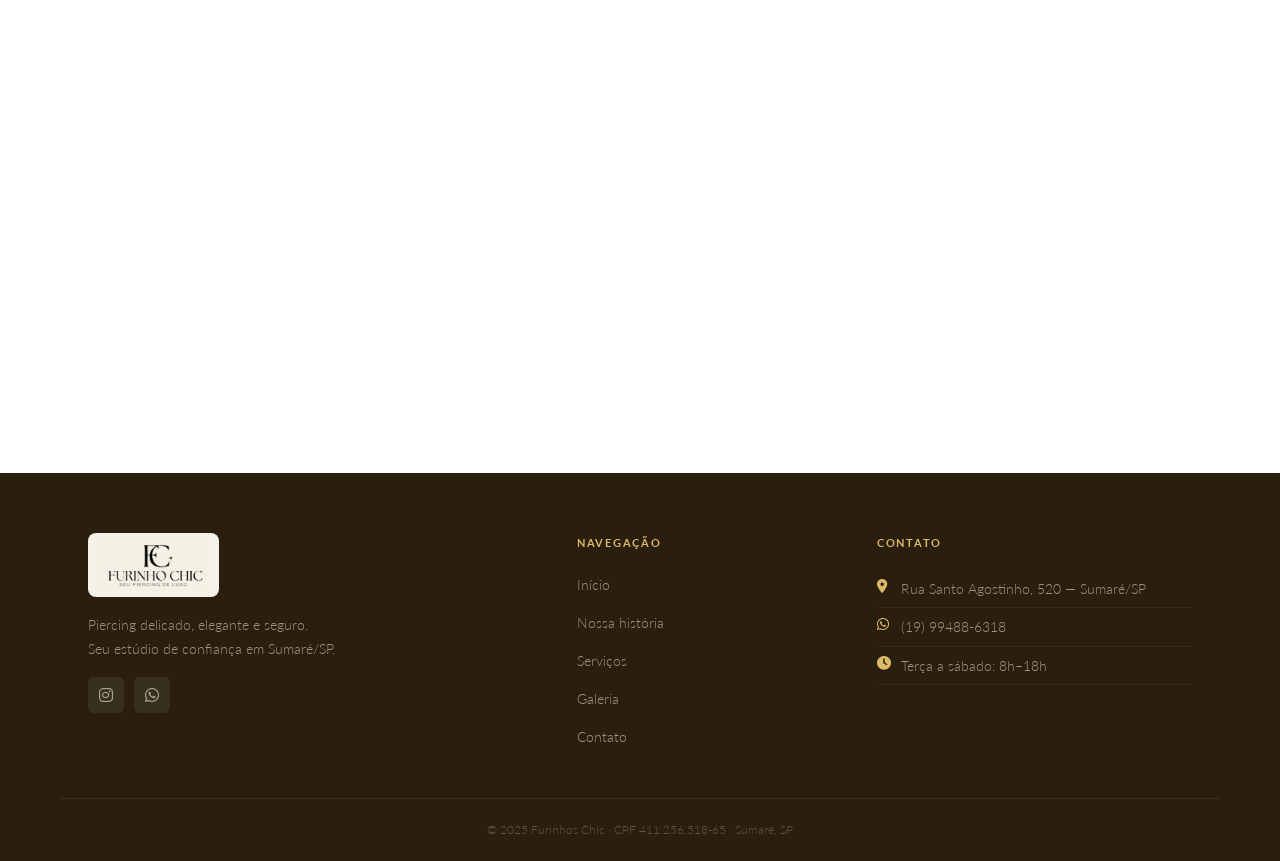
==== commit 75cab60a: "feat: adiciona 3 fotos reais na galeria (midia_1, midia_2, midia_3)" ====
--- a/index.html
+++ b/index.html
@@ -244,24 +244,14 @@
       </div>
 
       <div class="galeria-grid">
-        <!-- As fotos serão adicionadas em breve -->
-        <div class="galeria-item placeholder">
-          <div class="galeria-placeholder-inner">
-            <i class="fas fa-camera" aria-hidden="true"></i>
-            <span>Foto em breve</span>
-          </div>
-        </div>
-        <div class="galeria-item placeholder">
-          <div class="galeria-placeholder-inner">
-            <i class="fas fa-camera" aria-hidden="true"></i>
-            <span>Foto em breve</span>
-          </div>
-        </div>
-        <div class="galeria-item placeholder">
-          <div class="galeria-placeholder-inner">
-            <i class="fas fa-camera" aria-hidden="true"></i>
-            <span>Foto em breve</span>
-          </div>
+        <div class="galeria-item">
+          <img src="images/midia_1.jpg" alt="Trabalho de piercing Furinho Chic" loading="lazy">
+        </div>
+        <div class="galeria-item">
+          <img src="images/midia_2.jpg" alt="Trabalho de piercing Furinho Chic" loading="lazy">
+        </div>
+        <div class="galeria-item">
+          <img src="images/midia_3.jpg" alt="Trabalho de piercing Furinho Chic" loading="lazy">
         </div>
         <div class="galeria-item placeholder">
           <div class="galeria-placeholder-inner">
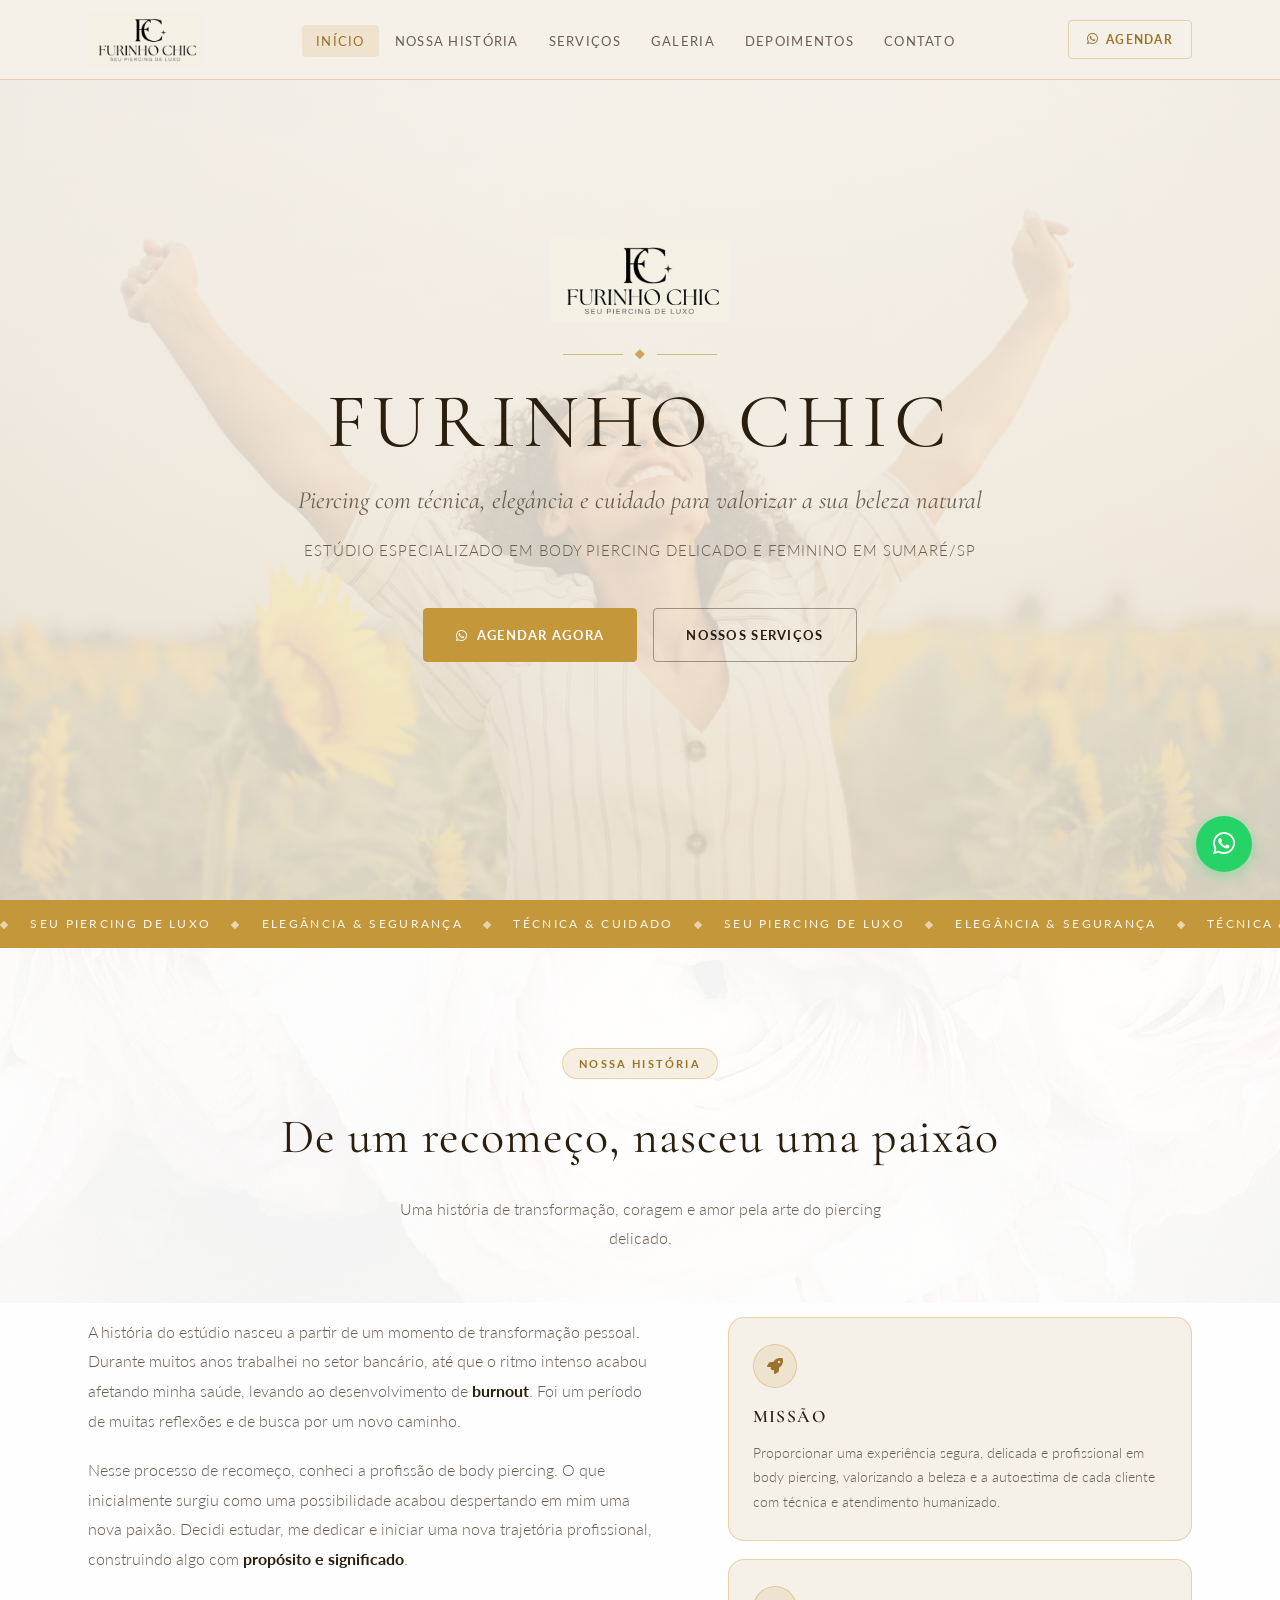
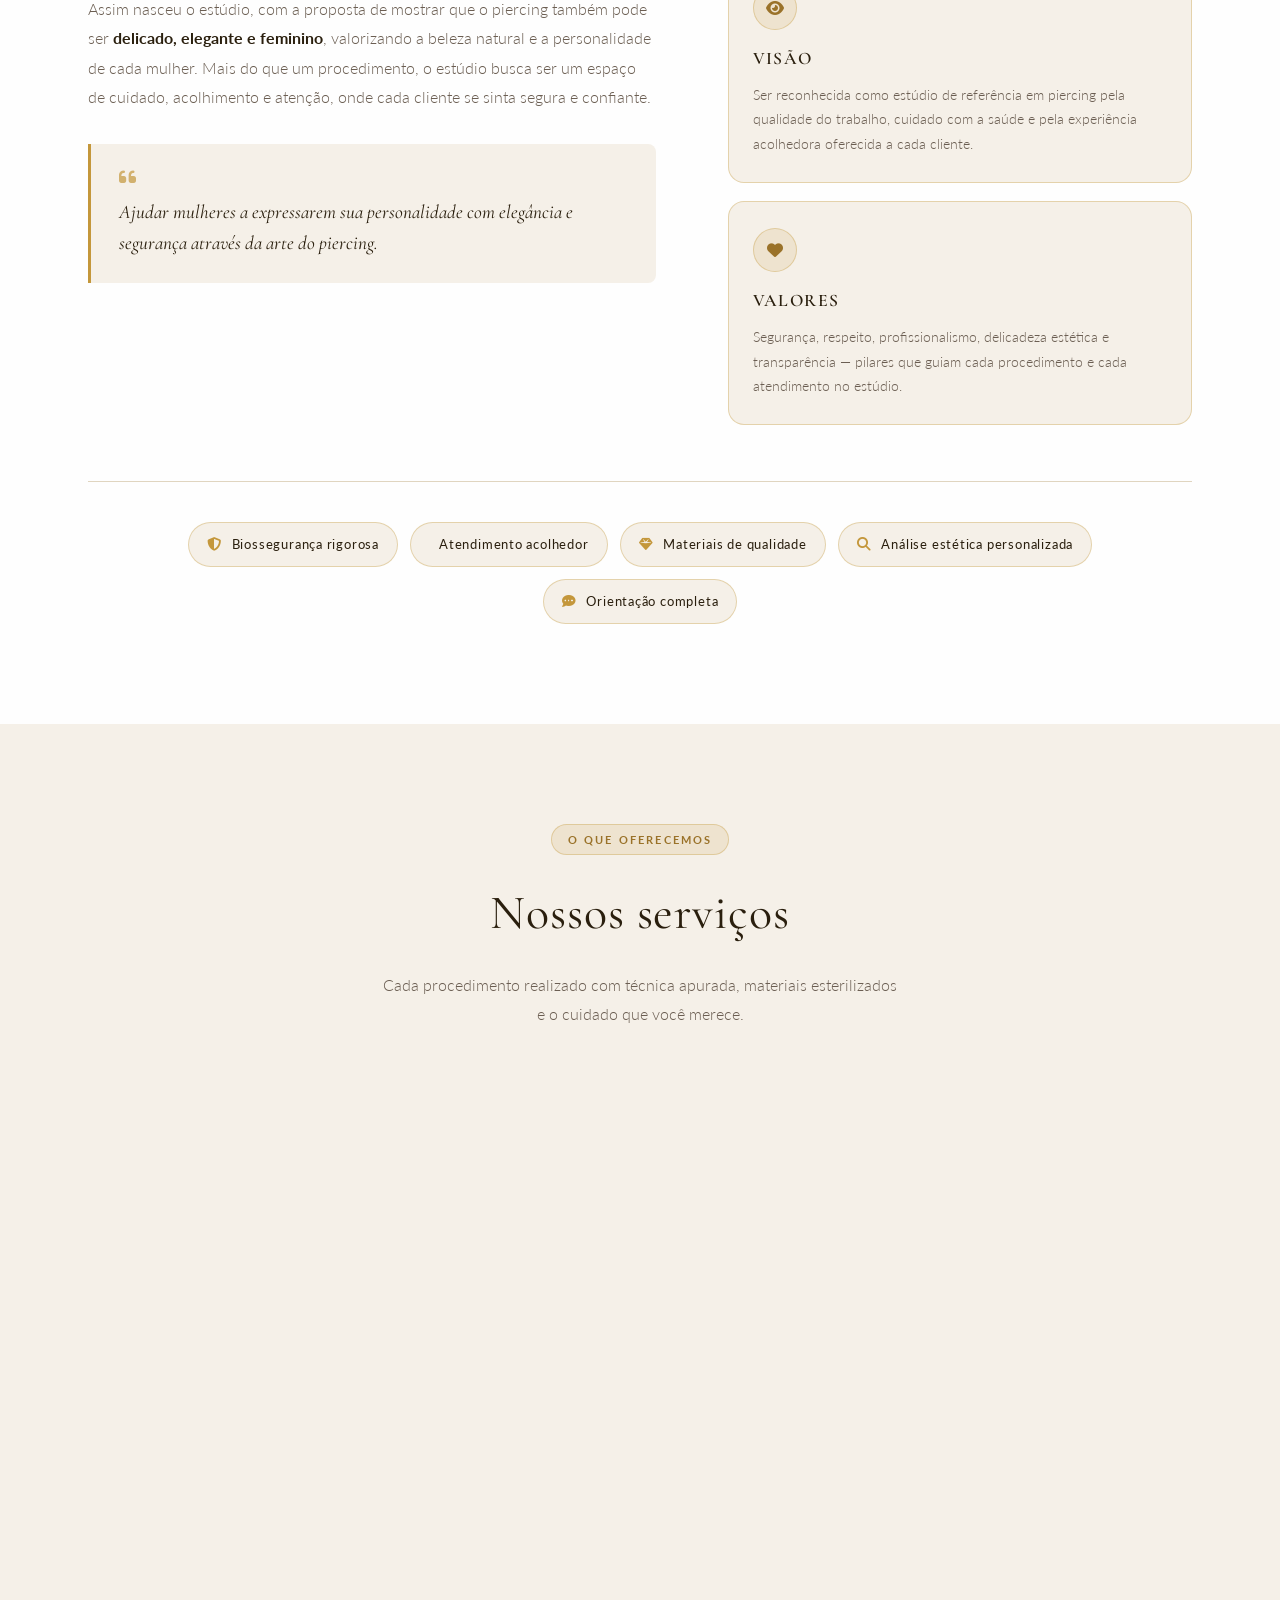
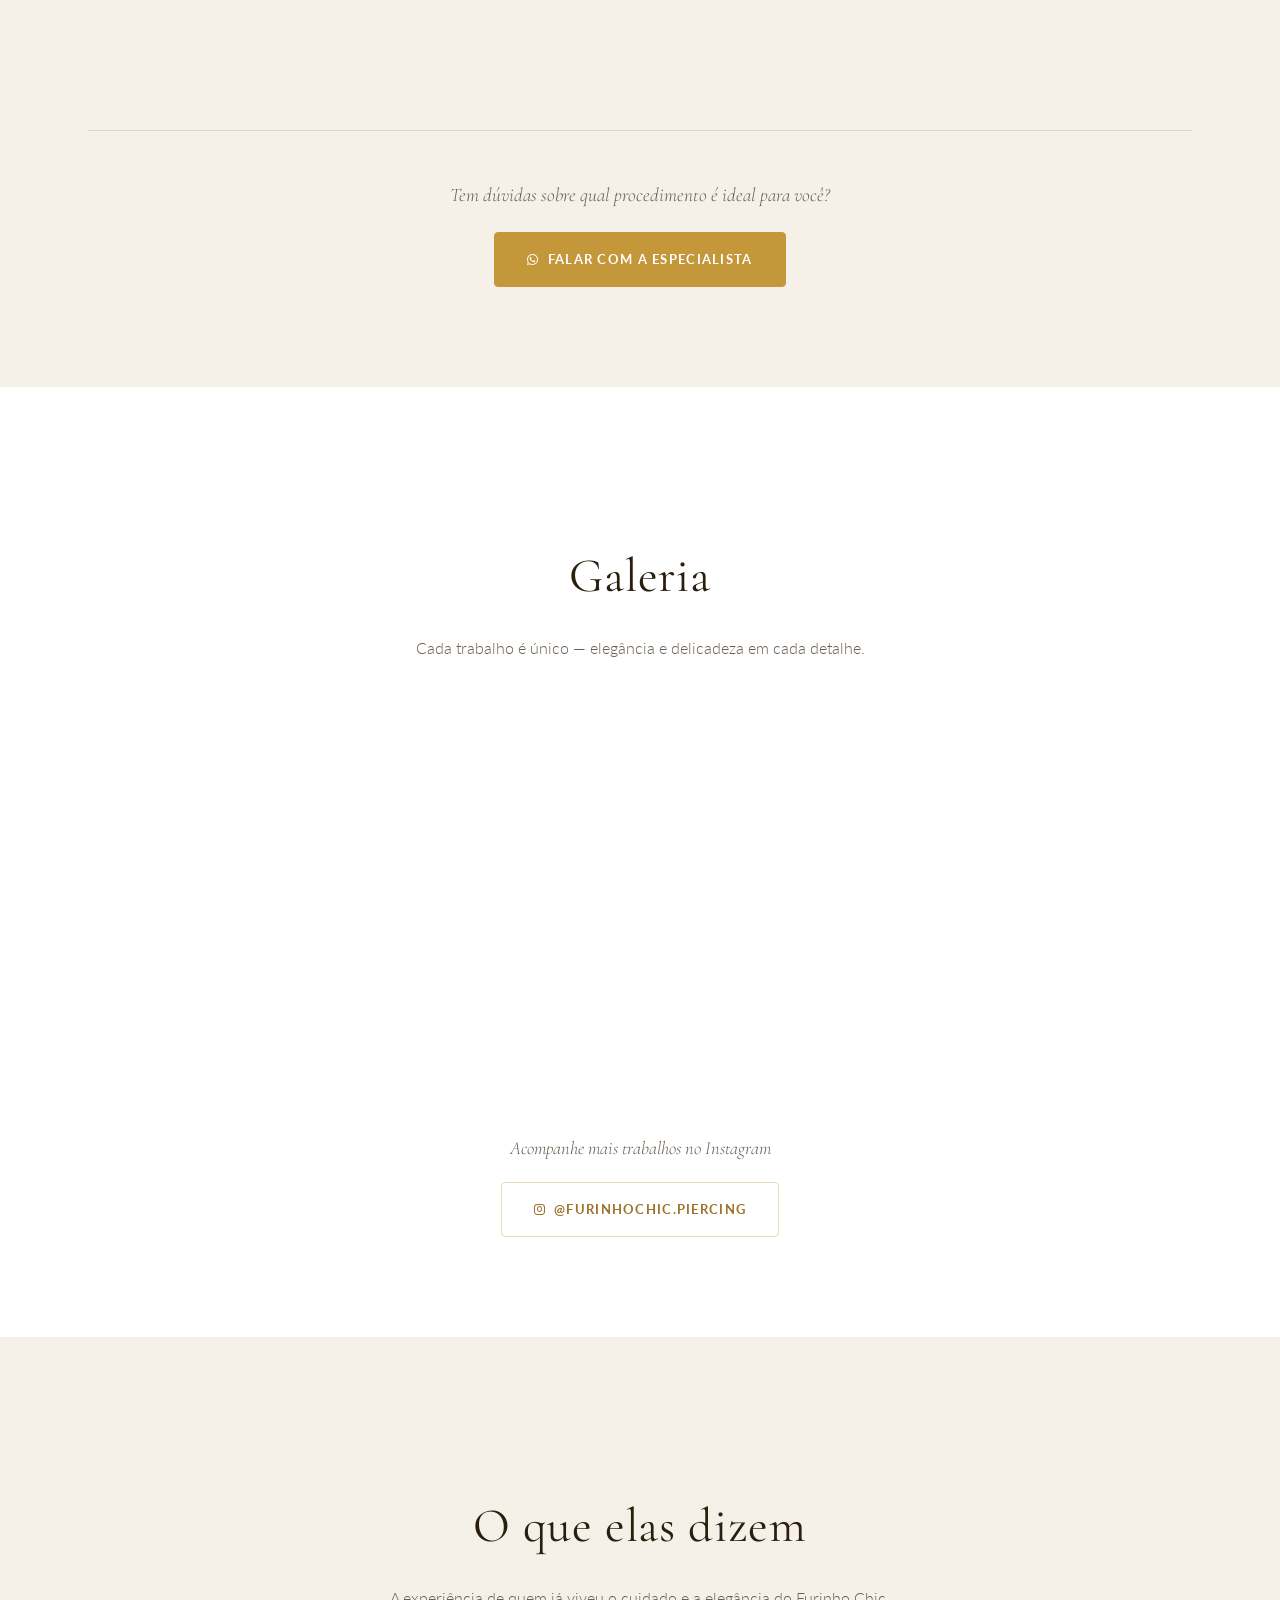
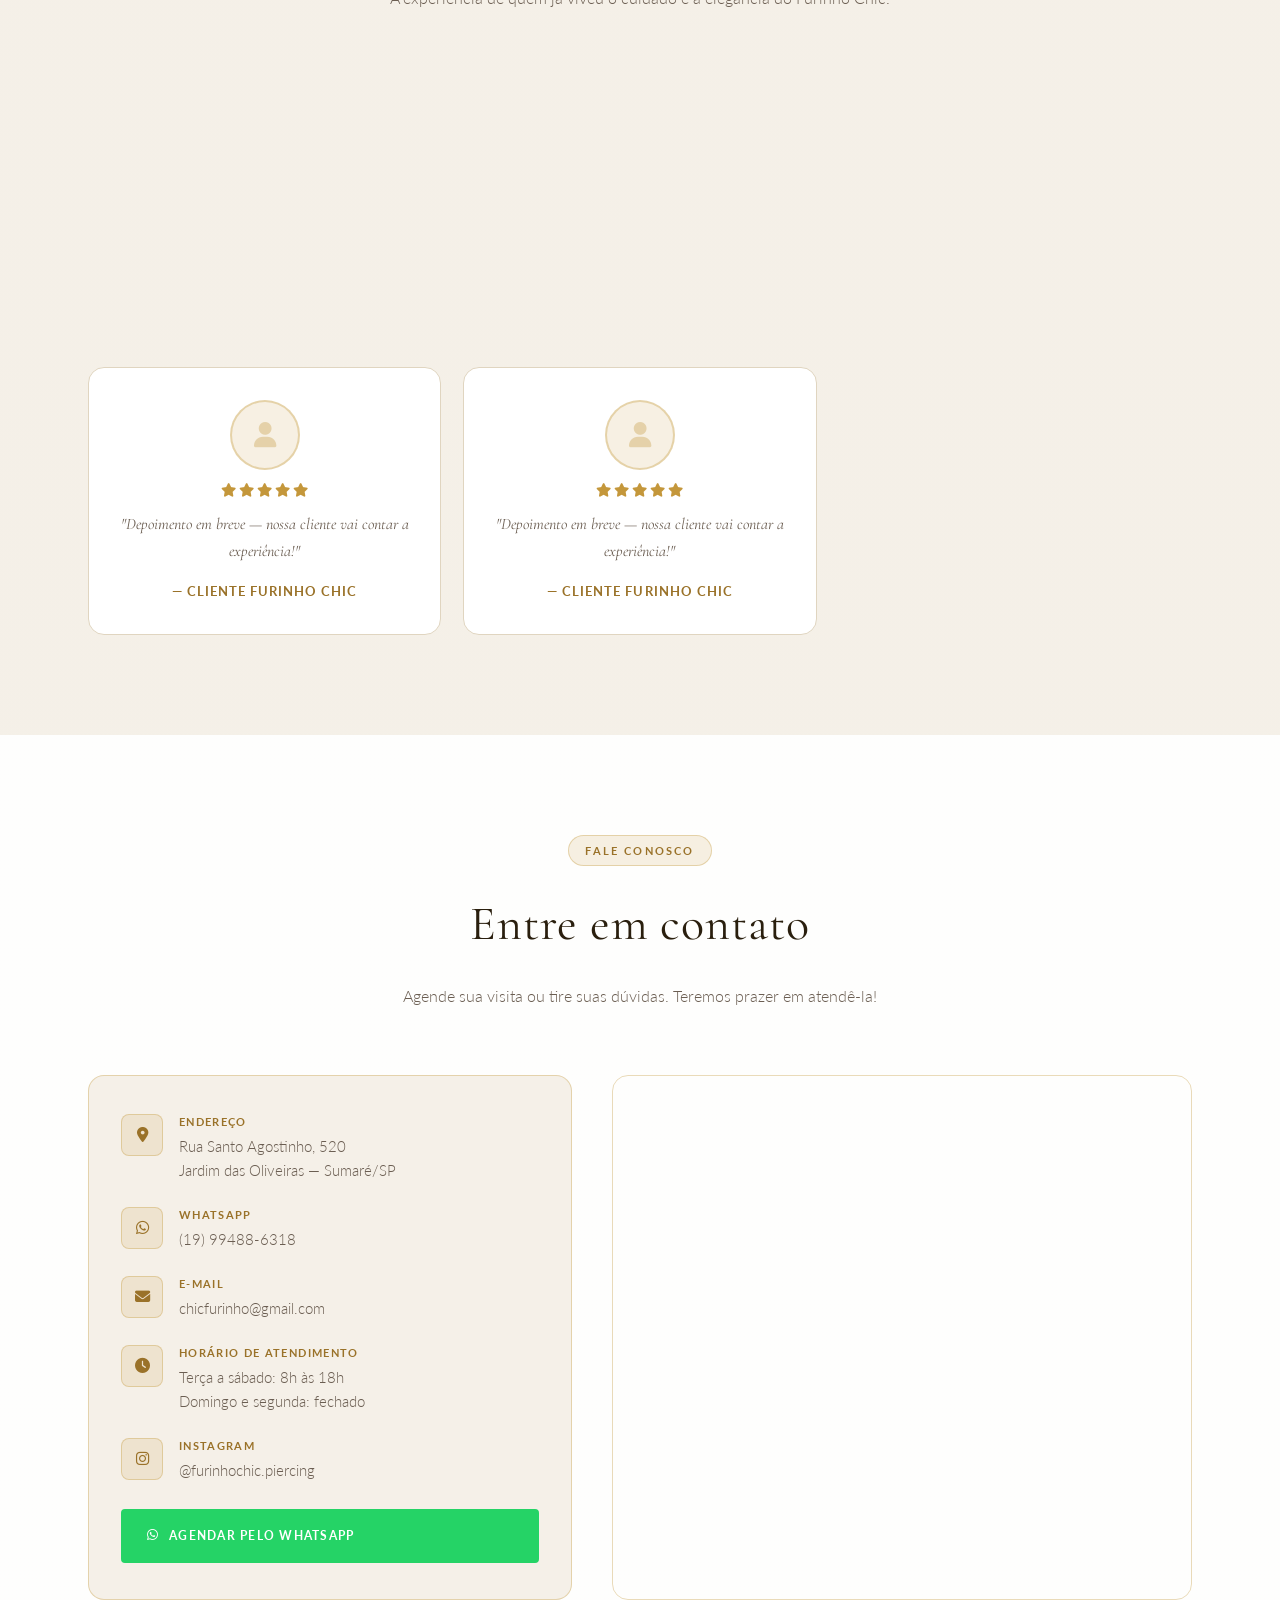
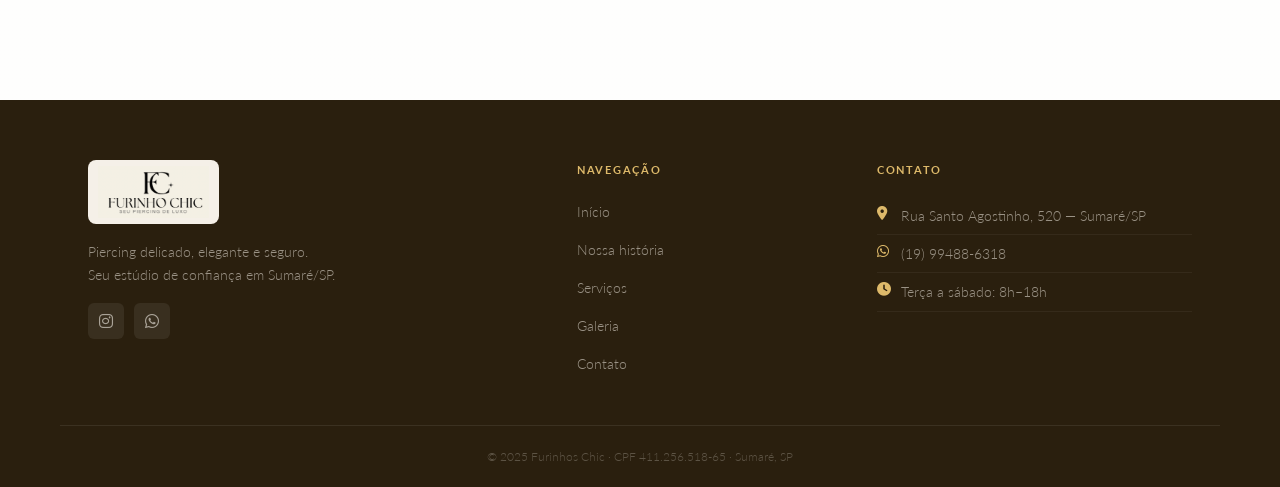
==== commit 181ace5f: "feat: remove placeholders da galeria e adiciona backgrounds nas seções" ====
--- a/index.html
+++ b/index.html
@@ -252,24 +252,6 @@
         </div>
         <div class="galeria-item">
           <img src="images/midia_3.jpg" alt="Trabalho de piercing Furinho Chic" loading="lazy">
-        </div>
-        <div class="galeria-item placeholder">
-          <div class="galeria-placeholder-inner">
-            <i class="fas fa-camera" aria-hidden="true"></i>
-            <span>Foto em breve</span>
-          </div>
-        </div>
-        <div class="galeria-item placeholder">
-          <div class="galeria-placeholder-inner">
-            <i class="fas fa-camera" aria-hidden="true"></i>
-            <span>Foto em breve</span>
-          </div>
-        </div>
-        <div class="galeria-item placeholder">
-          <div class="galeria-placeholder-inner">
-            <i class="fas fa-camera" aria-hidden="true"></i>
-            <span>Foto em breve</span>
-          </div>
         </div>
       </div>
 
--- a/style.css
+++ b/style.css
@@ -559,7 +559,12 @@
 
 
 /* ===== SERVIÇOS ===== */
-.servicos-section { background: var(--creme); }
+.servicos-section {
+  background:
+    linear-gradient(rgba(245,240,232,0.93), rgba(245,240,232,0.93)),
+    url('images/midia_2.jpg') center / cover no-repeat;
+  background-attachment: scroll, fixed;
+}
 
 .servicos-grid {
   display: grid;
@@ -712,7 +717,12 @@
 
 
 /* ===== DEPOIMENTOS ===== */
-.depoimentos-section { background: var(--creme); }
+.depoimentos-section {
+  background:
+    linear-gradient(rgba(245,240,232,0.93), rgba(245,240,232,0.93)),
+    url('images/midia_1.jpg') center / cover no-repeat;
+  background-attachment: scroll, fixed;
+}
 
 .depoimentos-grid {
   display: grid;
@@ -772,7 +782,12 @@
 
 
 /* ===== CONTATO ===== */
-.contato-section { background: var(--branco); }
+.contato-section {
+  background:
+    linear-gradient(rgba(255,255,255,0.93), rgba(255,255,255,0.93)),
+    url('images/midia_3.jpg') center / cover no-repeat;
+  background-attachment: scroll, fixed;
+}
 
 .contato-grid {
   display: grid;
@@ -1002,7 +1017,10 @@
 
 /* ── Tablet landscape ≤ 1023px ── */
 @media (max-width: 1023px) {
-  .sobre-section { background-attachment: scroll, scroll; }
+  .sobre-section,
+  .servicos-section,
+  .depoimentos-section,
+  .contato-section { background-attachment: scroll, scroll; }
   :root { --header-height: 70px; }
   .section { padding: 80px 0; }
   .section-header { margin-bottom: 48px; }
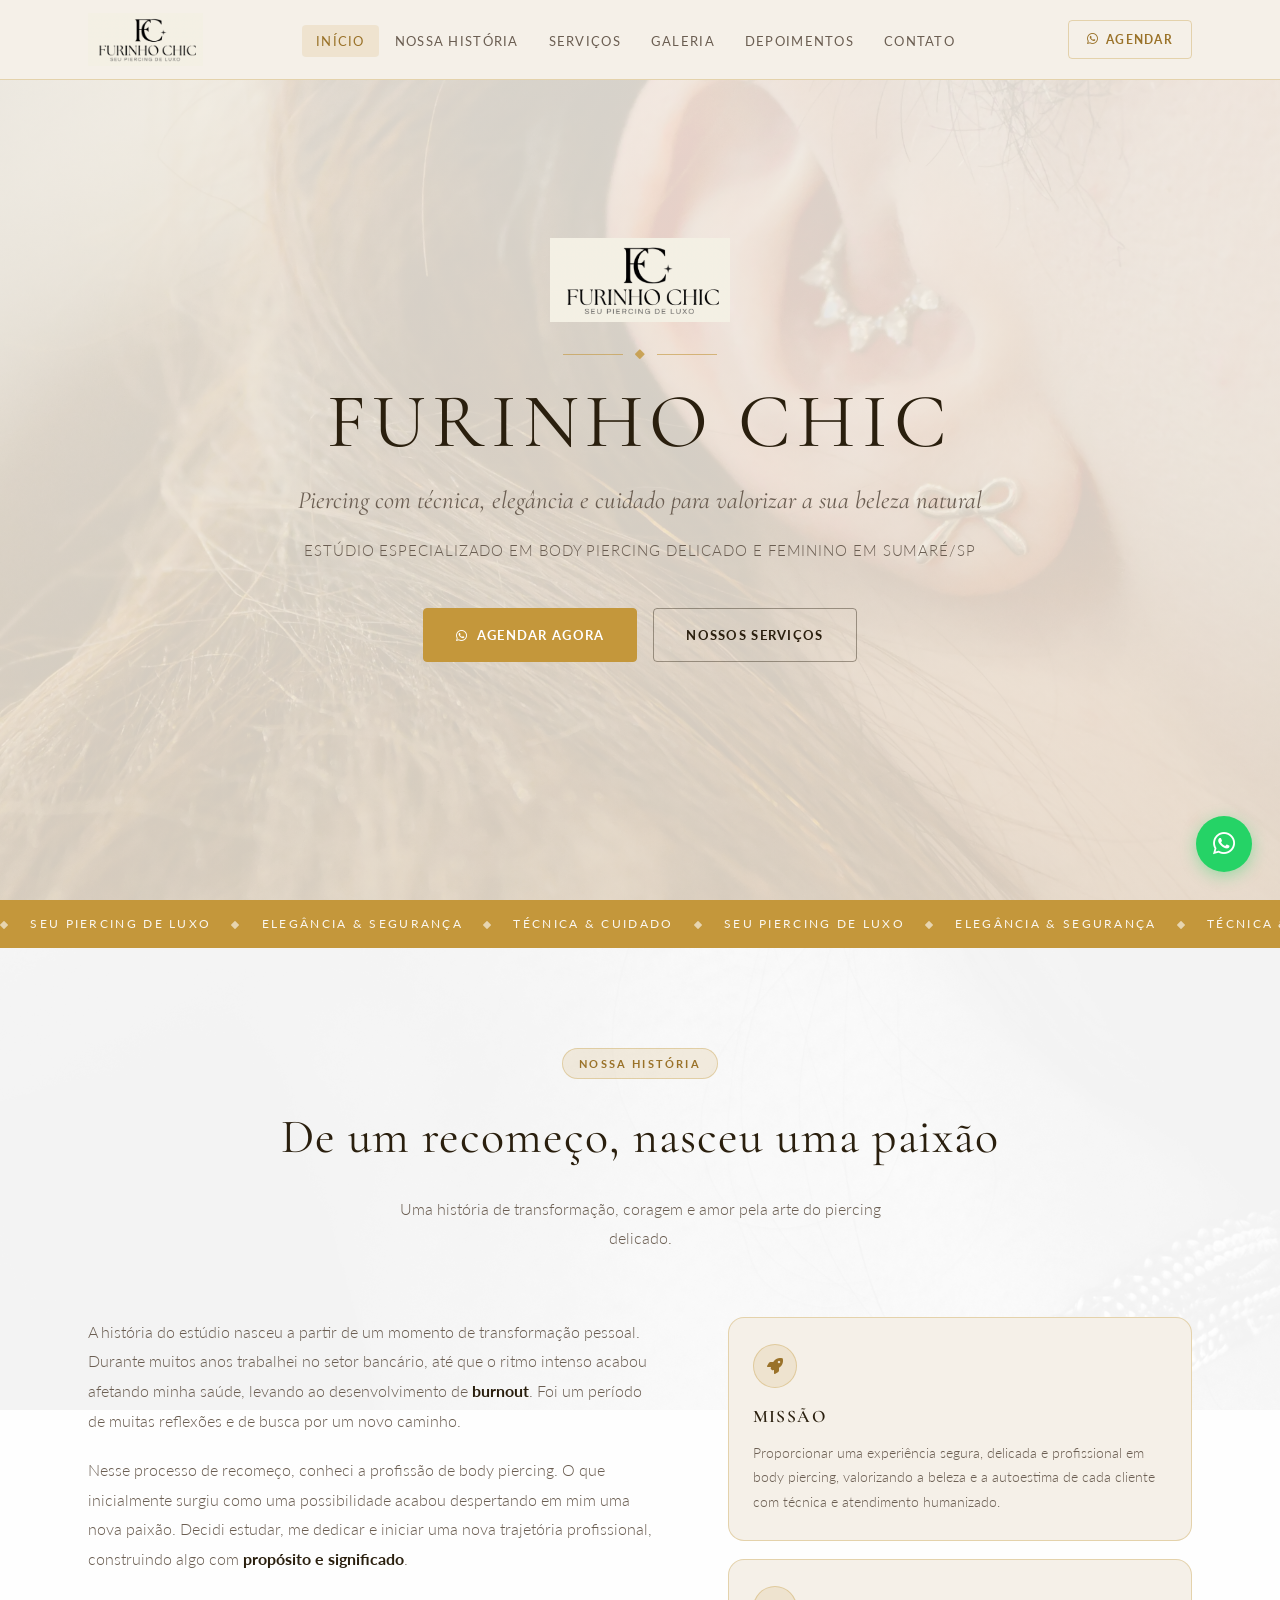
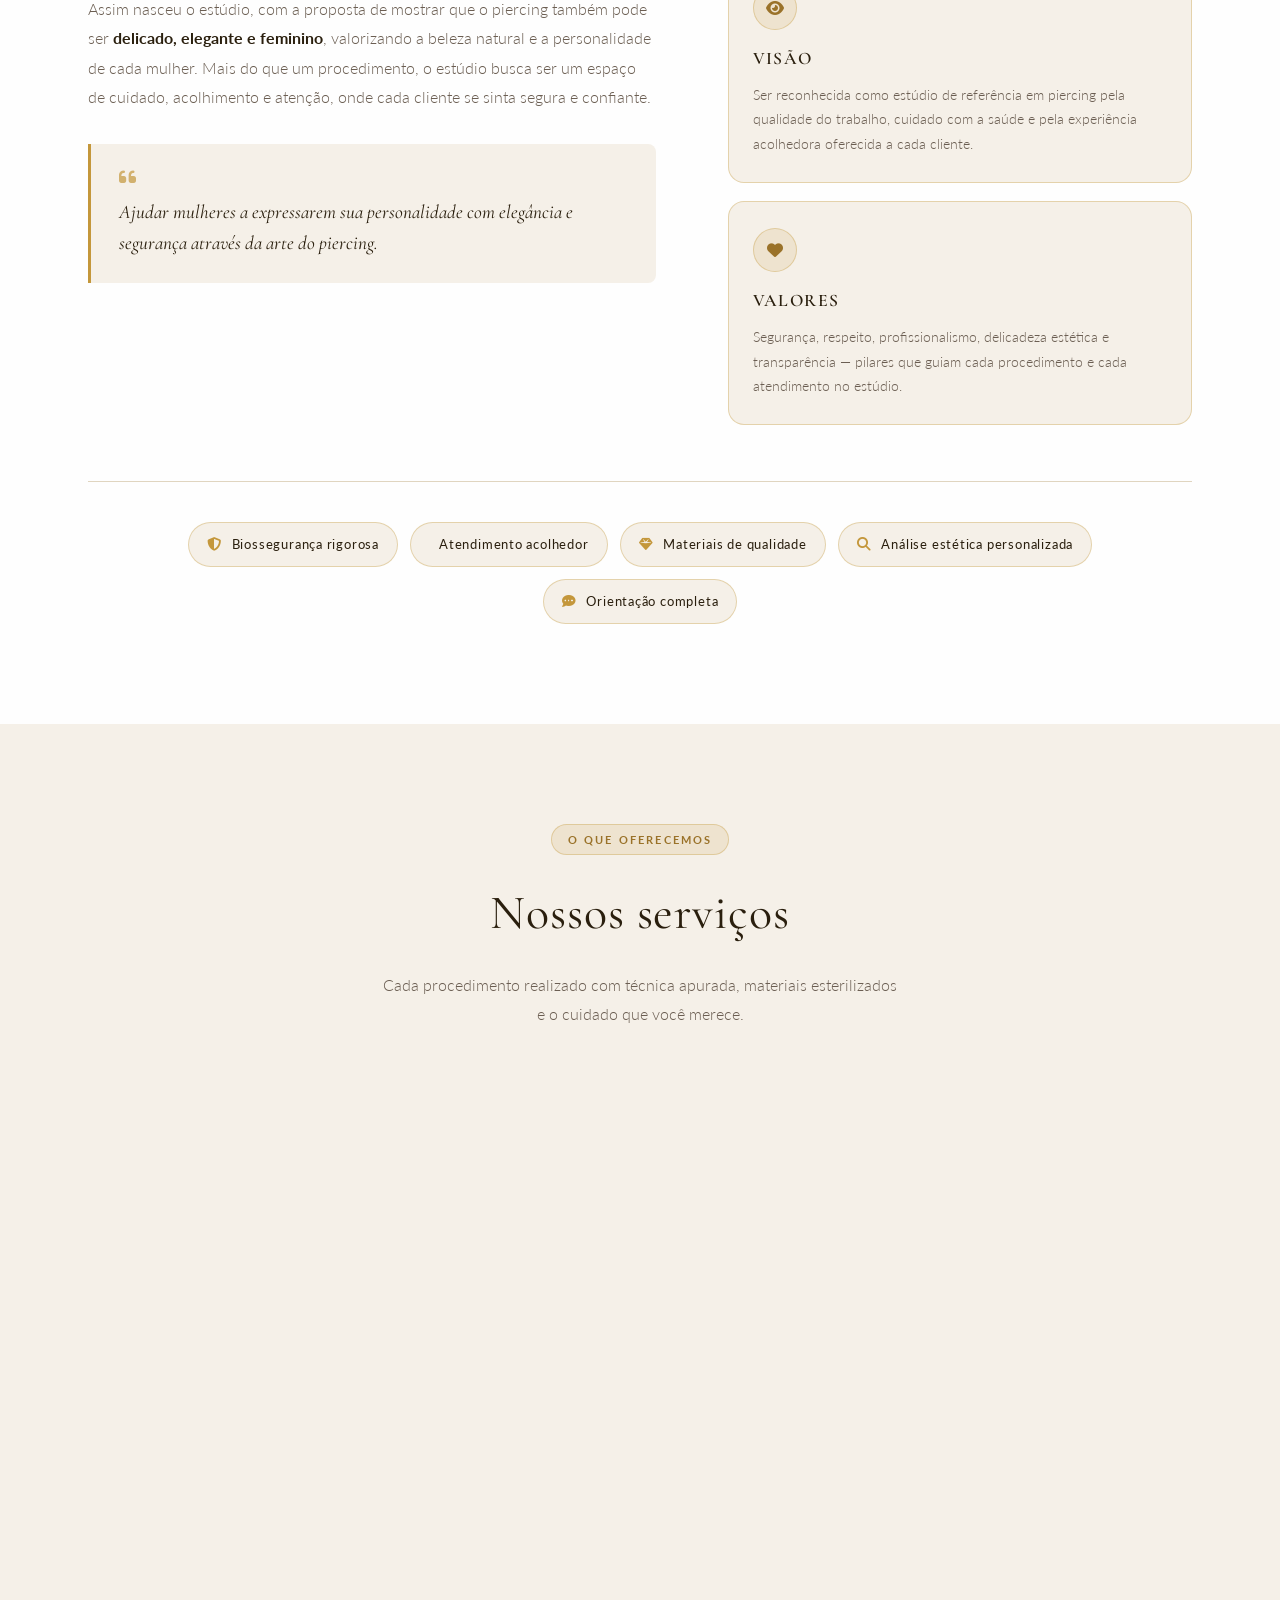
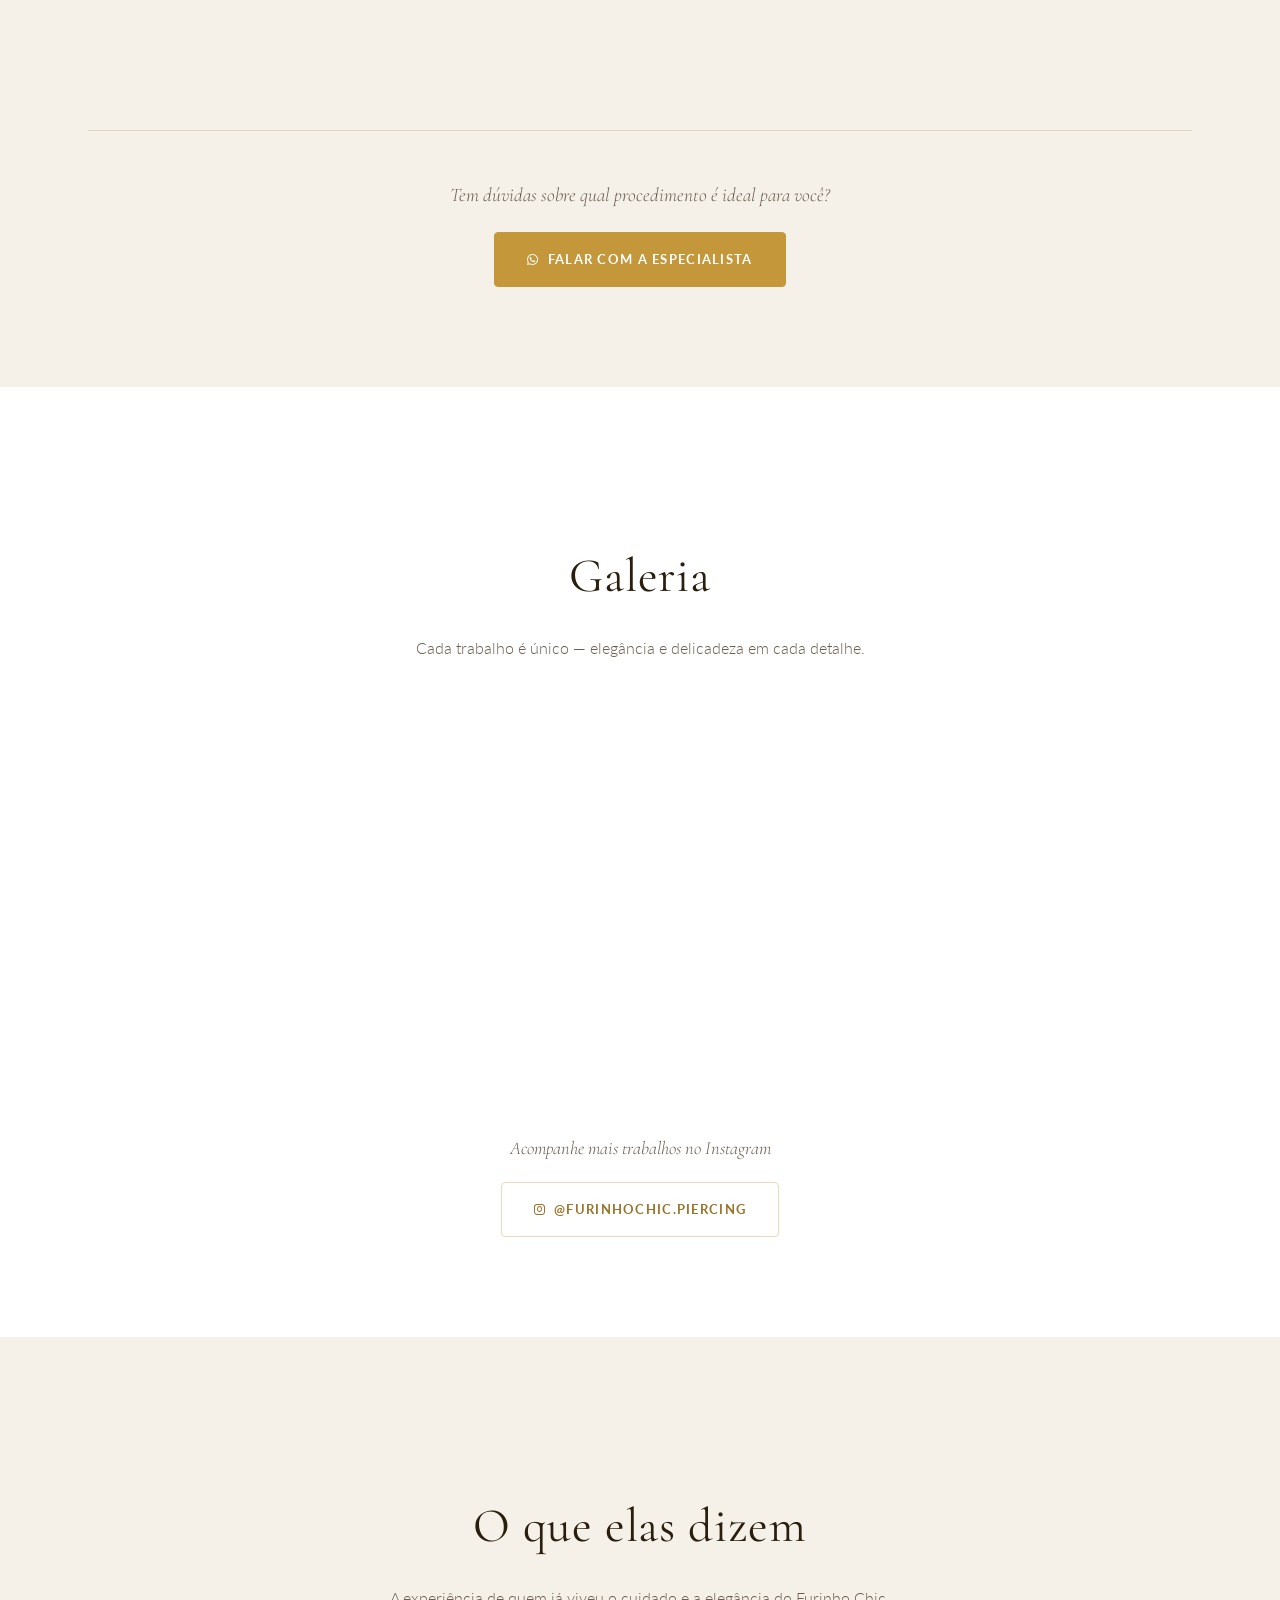
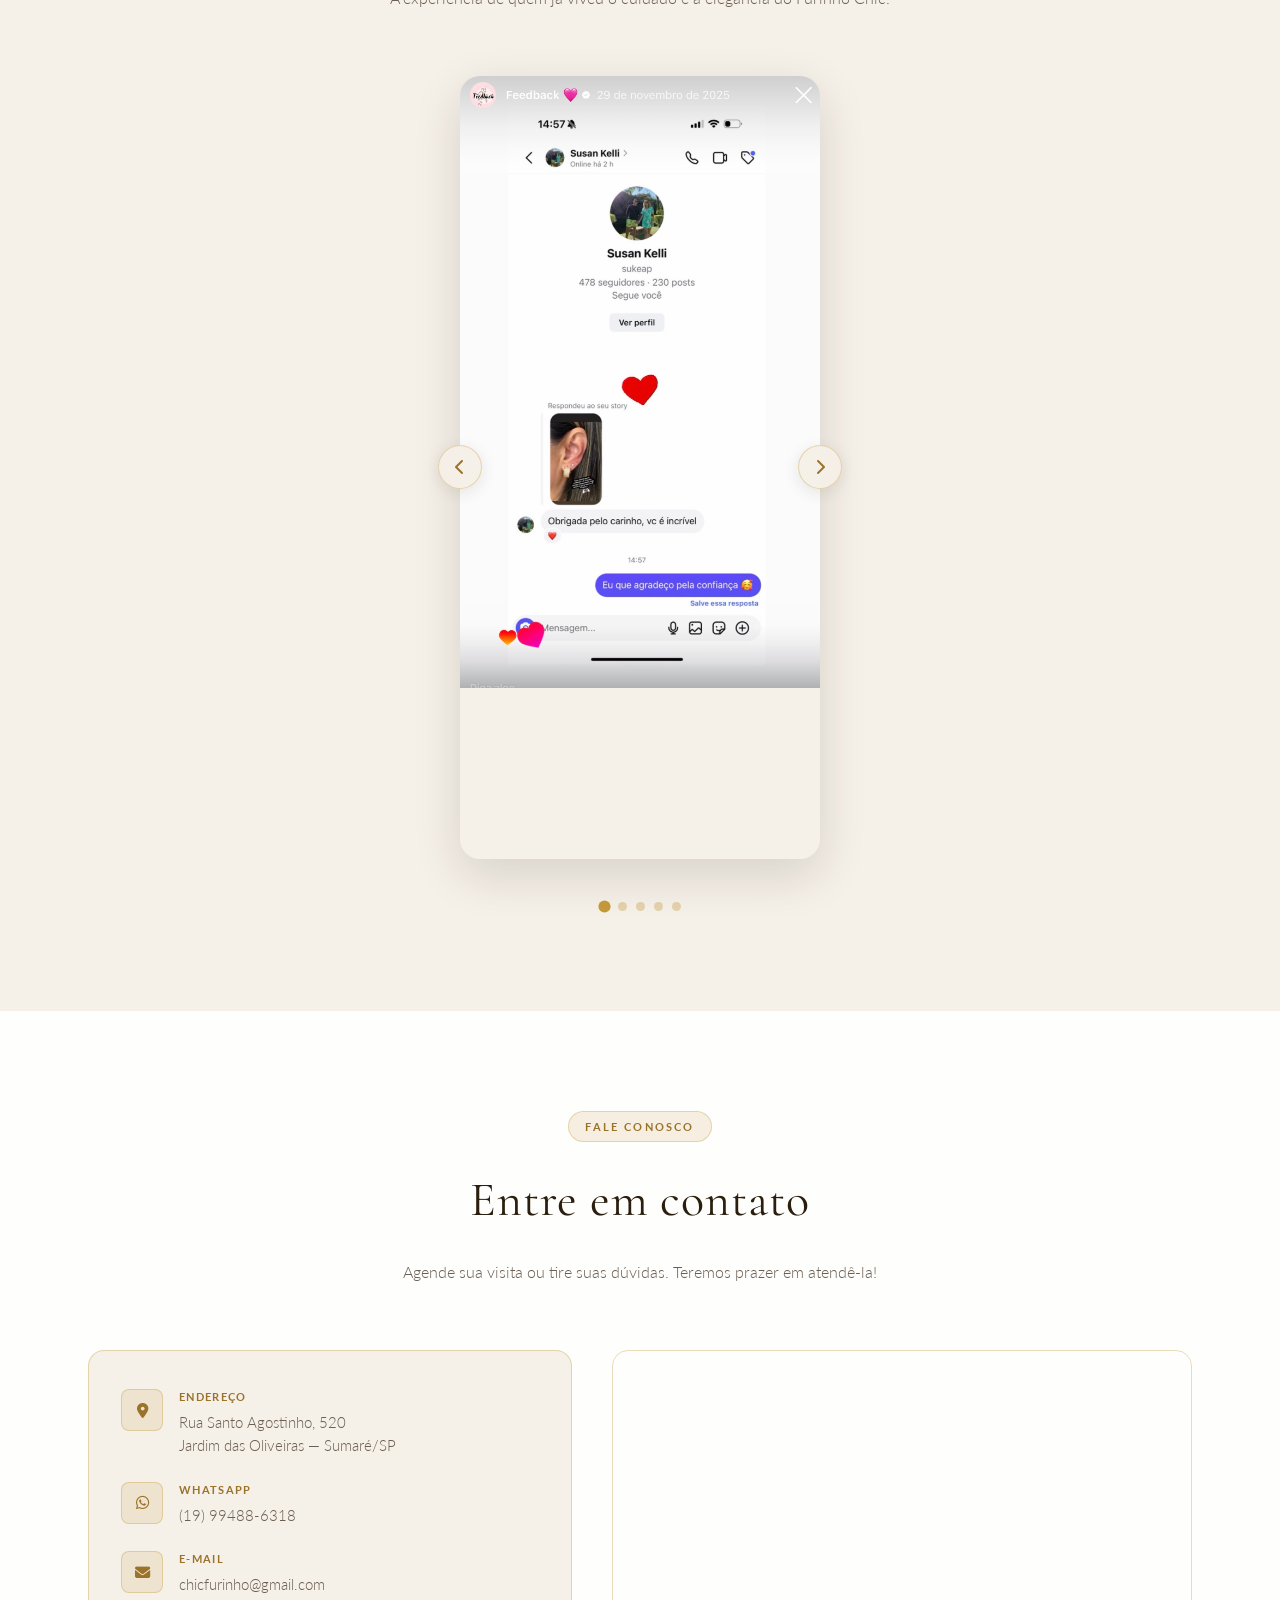
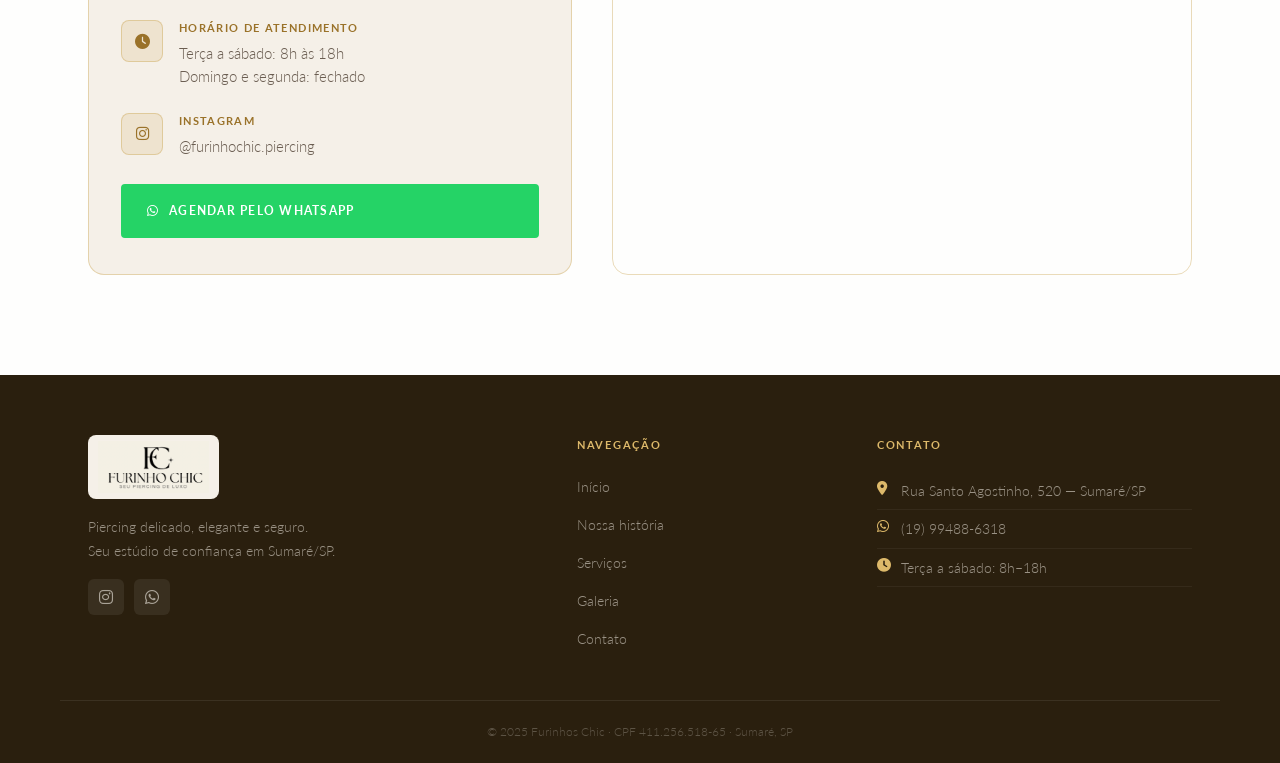
==== commit 4268a78b: "feat: substituí depoimentos por carrossel com screenshots reais de clientes" ====
--- a/index.html
+++ b/index.html
@@ -274,62 +274,40 @@
         <p>A experiência de quem já viveu o cuidado e a elegância do Furinho Chic.</p>
       </div>
 
-      <div class="depoimentos-grid">
-        <!-- Os depoimentos serão adicionados em breve -->
-        <div class="depoimento-card">
-          <div class="depo-avatar placeholder-avatar" aria-hidden="true">
-            <i class="fas fa-user"></i>
-          </div>
-          <div class="depo-estrelas" aria-label="5 estrelas">
-            <i class="fas fa-star"></i><i class="fas fa-star"></i><i class="fas fa-star"></i>
-            <i class="fas fa-star"></i><i class="fas fa-star"></i>
-          </div>
-          <p class="depo-texto">"Depoimento em breve — nossa cliente vai contar a experiência!"</p>
-          <span class="depo-nome">— Cliente Furinho Chic</span>
-        </div>
-        <div class="depoimento-card">
-          <div class="depo-avatar placeholder-avatar" aria-hidden="true">
-            <i class="fas fa-user"></i>
-          </div>
-          <div class="depo-estrelas" aria-label="5 estrelas">
-            <i class="fas fa-star"></i><i class="fas fa-star"></i><i class="fas fa-star"></i>
-            <i class="fas fa-star"></i><i class="fas fa-star"></i>
-          </div>
-          <p class="depo-texto">"Depoimento em breve — nossa cliente vai contar a experiência!"</p>
-          <span class="depo-nome">— Cliente Furinho Chic</span>
-        </div>
-        <div class="depoimento-card">
-          <div class="depo-avatar placeholder-avatar" aria-hidden="true">
-            <i class="fas fa-user"></i>
-          </div>
-          <div class="depo-estrelas" aria-label="5 estrelas">
-            <i class="fas fa-star"></i><i class="fas fa-star"></i><i class="fas fa-star"></i>
-            <i class="fas fa-star"></i><i class="fas fa-star"></i>
-          </div>
-          <p class="depo-texto">"Depoimento em breve — nossa cliente vai contar a experiência!"</p>
-          <span class="depo-nome">— Cliente Furinho Chic</span>
-        </div>
-        <div class="depoimento-card">
-          <div class="depo-avatar placeholder-avatar" aria-hidden="true">
-            <i class="fas fa-user"></i>
-          </div>
-          <div class="depo-estrelas" aria-label="5 estrelas">
-            <i class="fas fa-star"></i><i class="fas fa-star"></i><i class="fas fa-star"></i>
-            <i class="fas fa-star"></i><i class="fas fa-star"></i>
-          </div>
-          <p class="depo-texto">"Depoimento em breve — nossa cliente vai contar a experiência!"</p>
-          <span class="depo-nome">— Cliente Furinho Chic</span>
-        </div>
-        <div class="depoimento-card">
-          <div class="depo-avatar placeholder-avatar" aria-hidden="true">
-            <i class="fas fa-user"></i>
-          </div>
-          <div class="depo-estrelas" aria-label="5 estrelas">
-            <i class="fas fa-star"></i><i class="fas fa-star"></i><i class="fas fa-star"></i>
-            <i class="fas fa-star"></i><i class="fas fa-star"></i>
-          </div>
-          <p class="depo-texto">"Depoimento em breve — nossa cliente vai contar a experiência!"</p>
-          <span class="depo-nome">— Cliente Furinho Chic</span>
+      <div class="depo-carrossel" id="depoCarrossel">
+        <div class="depo-viewport">
+          <div class="depo-track">
+            <div class="depo-slide">
+              <img src="images/depo_1.jpeg" alt="Avaliação — Susan Kelli" loading="lazy">
+            </div>
+            <div class="depo-slide">
+              <img src="images/depo_2.jpeg" alt="Avaliação — Adriana da Silva" loading="lazy">
+            </div>
+            <div class="depo-slide">
+              <img src="images/depo_3.png" alt="Avaliação — Laura Braga" loading="lazy">
+            </div>
+            <div class="depo-slide">
+              <img src="images/depo_4.jpeg" alt="Avaliação — Priscila Renata" loading="lazy">
+            </div>
+            <div class="depo-slide">
+              <img src="images/depo_5.jpeg" alt="Avaliação — Karina Marques" loading="lazy">
+            </div>
+          </div>
+        </div>
+
+        <button class="depo-btn depo-prev" aria-label="Avaliação anterior">
+          <i class="fas fa-chevron-left"></i>
+        </button>
+        <button class="depo-btn depo-next" aria-label="Próxima avaliação">
+          <i class="fas fa-chevron-right"></i>
+        </button>
+
+        <div class="depo-dots" role="tablist">
+          <button class="depo-dot active" aria-label="Avaliação 1"></button>
+          <button class="depo-dot" aria-label="Avaliação 2"></button>
+          <button class="depo-dot" aria-label="Avaliação 3"></button>
+          <button class="depo-dot" aria-label="Avaliação 4"></button>
+          <button class="depo-dot" aria-label="Avaliação 5"></button>
         </div>
       </div>
     </div>
--- a/style.css
+++ b/style.css
@@ -724,62 +724,84 @@
   background-attachment: scroll, fixed;
 }
 
-.depoimentos-grid {
-  display: grid;
-  grid-template-columns: repeat(3, 1fr);
-  gap: 22px;
-}
-
-.depoimento-card {
-  background: var(--branco);
-  border: 1px solid var(--creme-escuro);
-  border-radius: var(--radius-lg);
-  padding: 32px 26px;
-  display: flex;
-  flex-direction: column;
-  align-items: center;
-  text-align: center;
-  gap: 14px;
-  transition: transform var(--transicao), box-shadow var(--transicao);
-}
-.depoimento-card:hover { transform: translateY(-4px); box-shadow: 0 12px 32px var(--sombra); }
-
-.depo-avatar {
-  width: 70px; height: 70px;
+/* ── Carrossel de depoimentos ── */
+.depo-carrossel {
+  position: relative;
+  max-width: 360px;
+  margin: 0 auto;
+  padding-bottom: 52px;
+}
+
+.depo-viewport {
+  overflow: hidden;
+  border-radius: 20px;
+  box-shadow: 0 16px 48px rgba(42,31,14,0.14);
+}
+
+.depo-track {
+  display: flex;
+  transition: transform 0.5s cubic-bezier(0.4, 0, 0.2, 1);
+}
+
+.depo-slide {
+  min-width: 100%;
+}
+
+.depo-slide img {
+  width: 100%;
+  height: auto;
+  display: block;
+}
+
+/* Botões prev / next */
+.depo-btn {
+  position: absolute;
+  top: calc(50% - 26px);
+  transform: translateY(-50%);
+  width: 44px; height: 44px;
   border-radius: 50%;
-  overflow: hidden;
-  border: 2px solid var(--ouro-borda);
-  flex-shrink: 0;
-}
-.depo-avatar img { width: 100%; height: 100%; object-fit: cover; }
-.placeholder-avatar {
-  background: var(--ouro-brilho);
-  display: flex;
-  align-items: center;
+  border: 1px solid var(--ouro-borda);
+  background: rgba(245,240,232,0.96);
+  color: var(--ouro-escuro);
+  cursor: pointer;
+  display: flex; align-items: center; justify-content: center;
+  font-size: 1rem;
+  z-index: 10;
+  box-shadow: 0 4px 16px rgba(42,31,14,0.1);
+  transition: background var(--transicao), box-shadow var(--transicao), transform var(--transicao);
+}
+.depo-prev { left: -22px; }
+.depo-next { right: -22px; }
+.depo-btn:hover {
+  background: var(--ouro);
+  color: var(--branco);
+  box-shadow: 0 6px 20px var(--sombra-ouro);
+  transform: translateY(-50%) scale(1.08);
+}
+
+/* Dots */
+.depo-dots {
+  position: absolute;
+  bottom: 0; left: 0; right: 0;
+  display: flex;
   justify-content: center;
-}
-.placeholder-avatar i { font-size: 1.6rem; color: var(--ouro-borda); }
-
-.depo-estrelas { display: flex; gap: 3px; }
-.depo-estrelas i { color: var(--ouro); font-size: 0.85rem; }
-
-.depo-texto {
-  font-family: var(--font-titulo);
-  font-size: 1rem;
-  font-style: italic;
-  font-weight: 400;
-  color: var(--cinza-quente);
-  line-height: 1.7;
-}
-
-.depo-nome {
-  font-size: 0.8rem;
-  font-weight: 700;
-  letter-spacing: 0.08em;
-  color: var(--ouro-escuro);
-  text-transform: uppercase;
-}
-
+  gap: 9px;
+  padding-top: 20px;
+}
+
+.depo-dot {
+  width: 9px; height: 9px;
+  border-radius: 50%;
+  border: none;
+  background: var(--ouro-borda);
+  cursor: pointer;
+  padding: 0;
+  transition: background var(--transicao), transform var(--transicao);
+}
+.depo-dot.active {
+  background: var(--ouro);
+  transform: scale(1.35);
+}
 
 /* ===== CONTATO ===== */
 .contato-section {
@@ -993,7 +1015,7 @@
   .section { padding: 130px 0; }
   .servicos-grid { grid-template-columns: repeat(3, 1fr); gap: 28px; }
   .galeria-grid { grid-template-columns: repeat(3, 1fr); gap: 20px; }
-  .depoimentos-grid { grid-template-columns: repeat(3, 1fr); gap: 28px; }
+  .depo-carrossel { max-width: 420px; }
 }
 
 /* ── Full HD 1920px–2559px ── */
@@ -1029,7 +1051,7 @@
   .hamburger { display: flex; }
   .sobre-grid { gap: 48px; }
   .servicos-grid { grid-template-columns: repeat(2, 1fr); gap: 18px; }
-  .depoimentos-grid { grid-template-columns: repeat(2, 1fr); gap: 18px; }
+  .depo-carrossel { max-width: 380px; }
   .footer-inner { grid-template-columns: 1fr 1fr; gap: 36px; }
   .footer-brand { grid-column: 1 / -1; flex-direction: row; align-items: flex-start; gap: 24px; }
 }
@@ -1057,7 +1079,9 @@
   .header-logo { height: 46px; }
   .hero-logo { width: 150px; }
   .galeria-grid { grid-template-columns: repeat(2, 1fr); gap: 12px; }
-  .depoimentos-grid { grid-template-columns: 1fr; max-width: 420px; margin: 0 auto; }
+  .depo-carrossel { max-width: 100%; }
+  .depo-prev { left: 6px; }
+  .depo-next { right: 6px; }
   .mvv-grid { grid-template-columns: 1fr; gap: 12px; }
   .footer-brand { flex-direction: column; gap: 12px; }
   .footer-logo { height: 52px; }
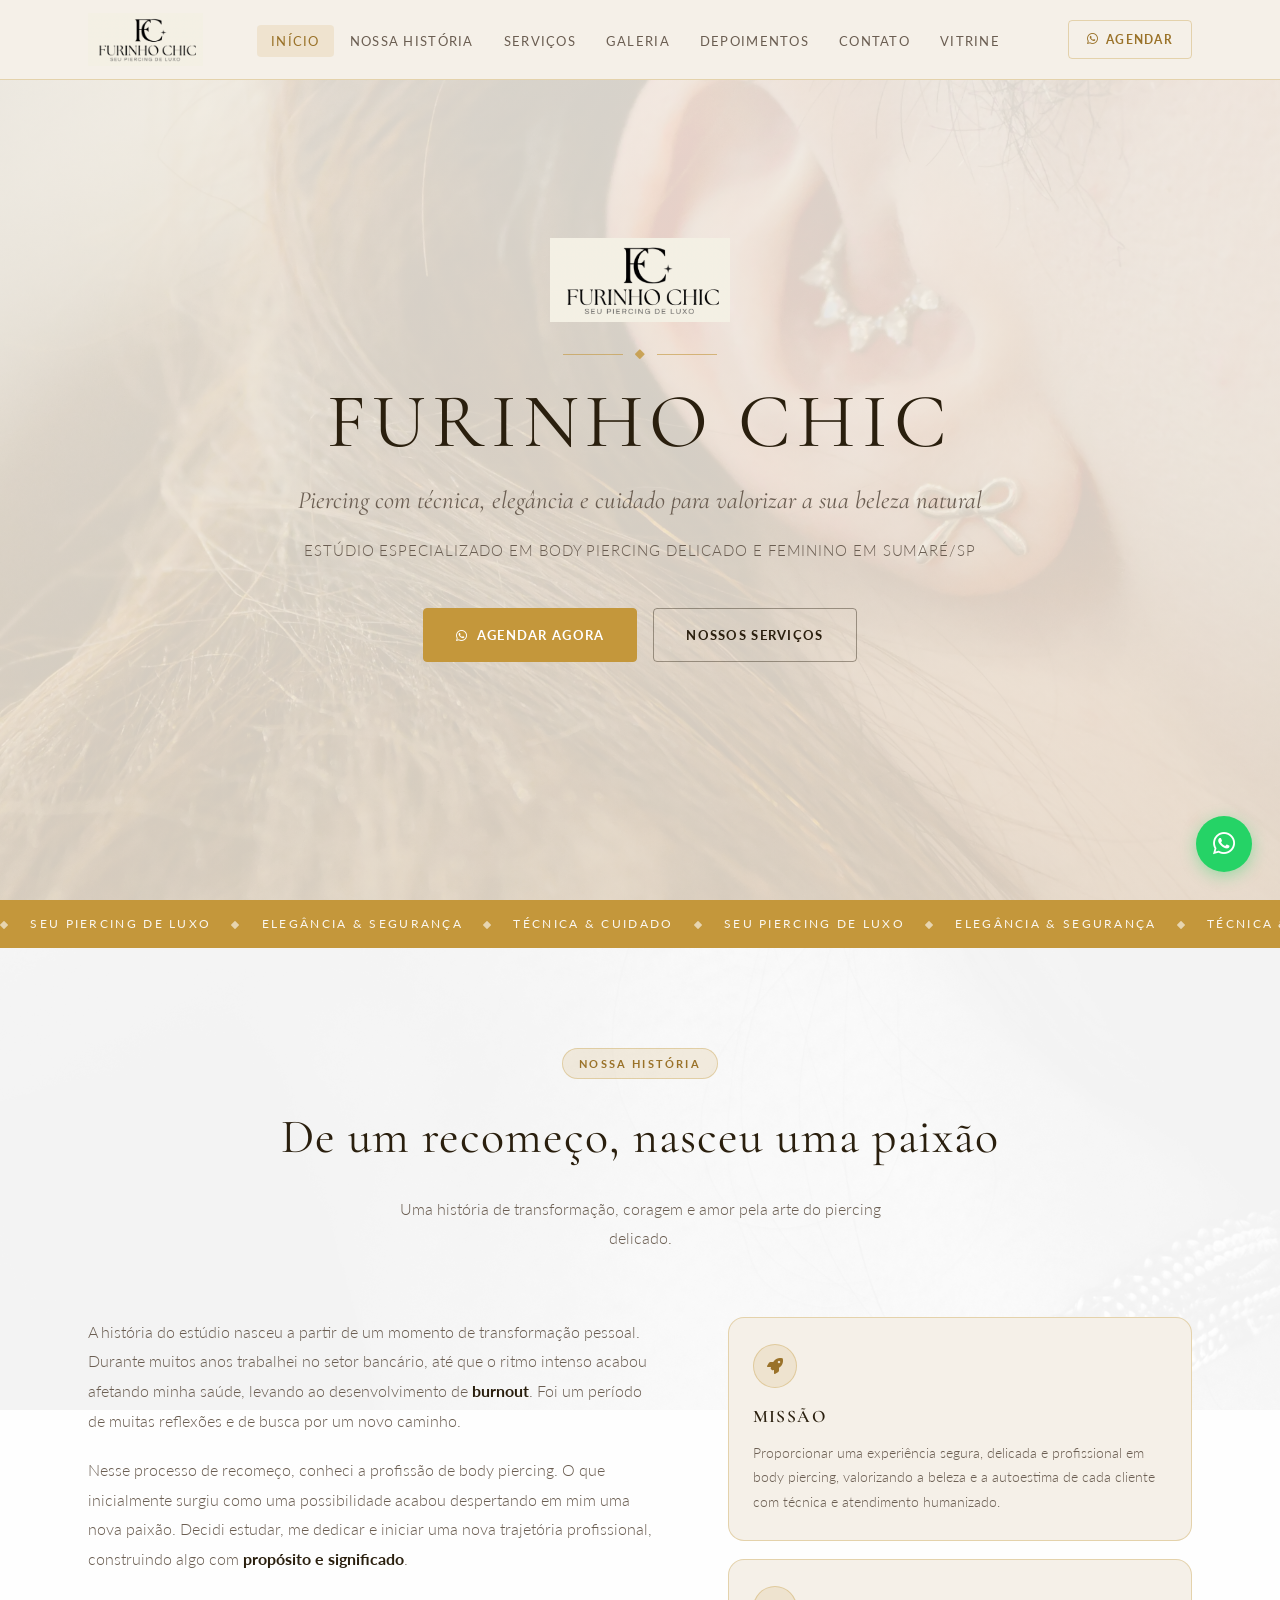
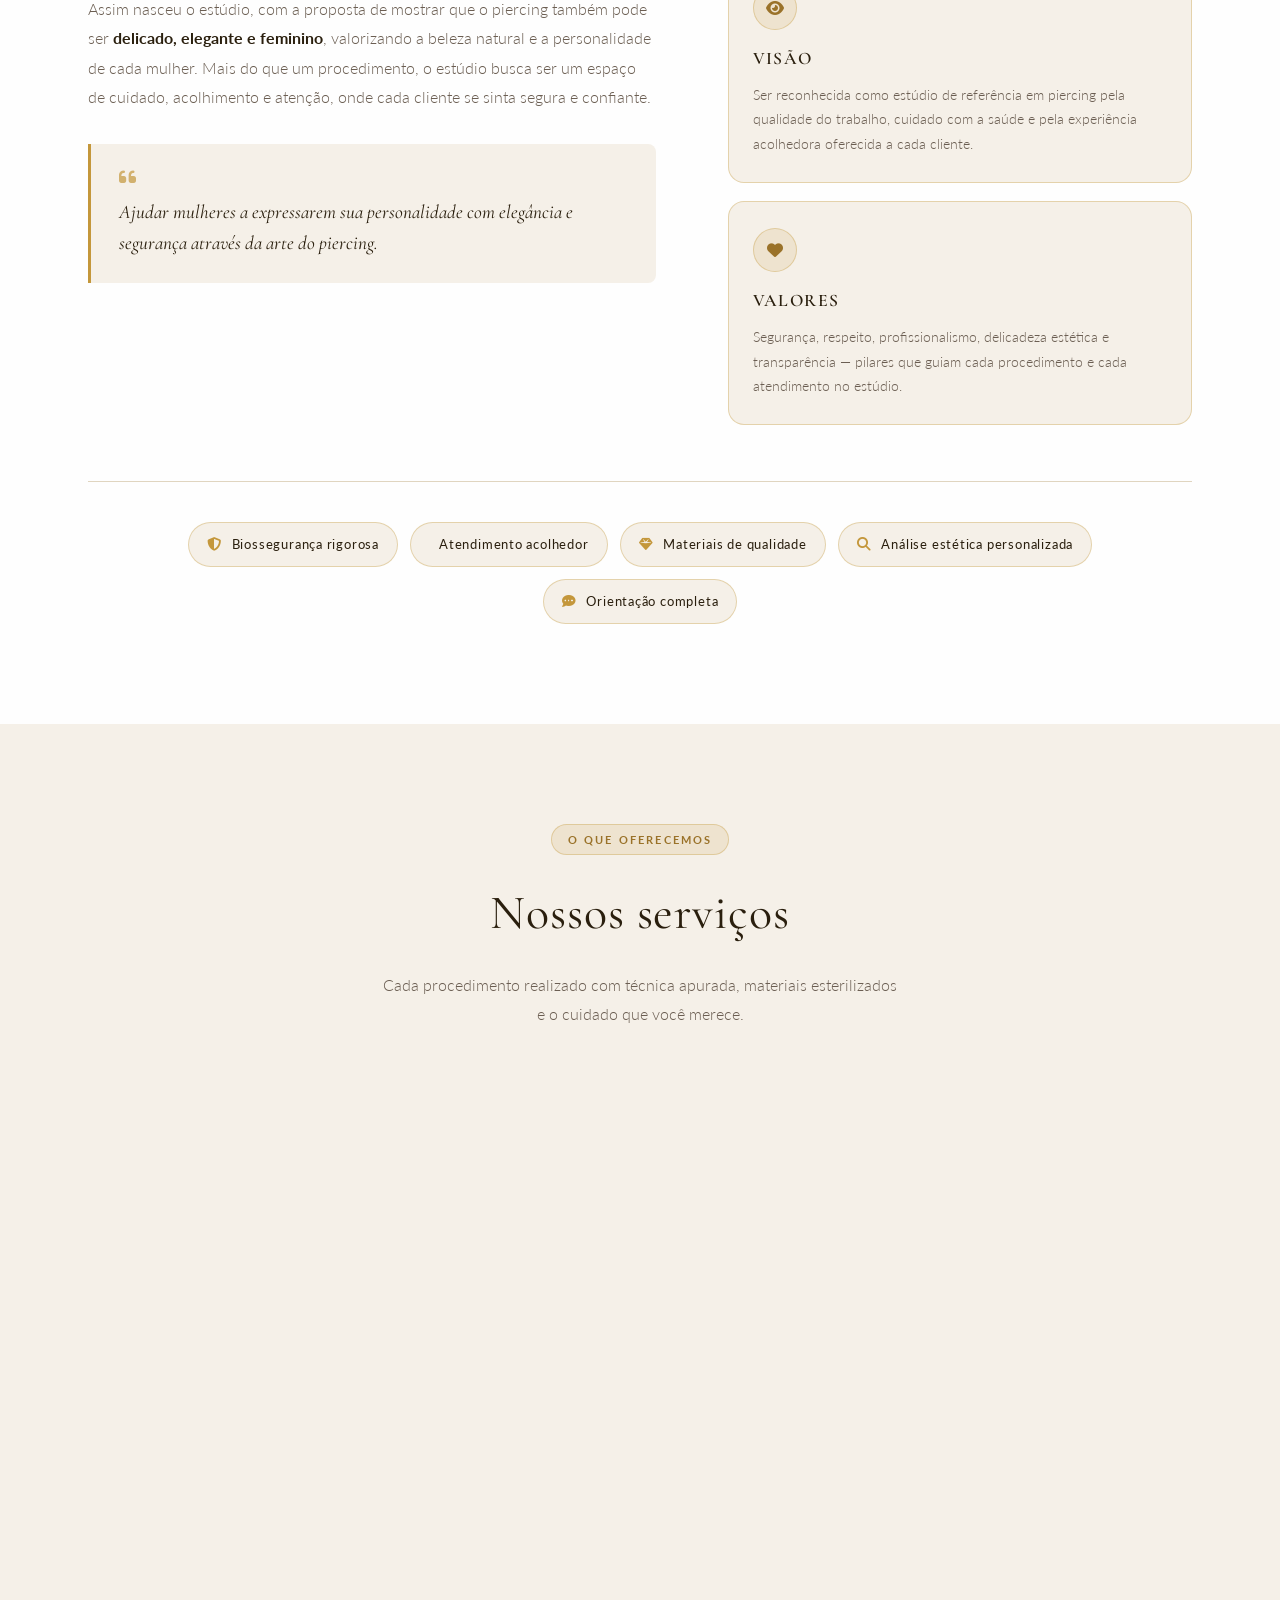
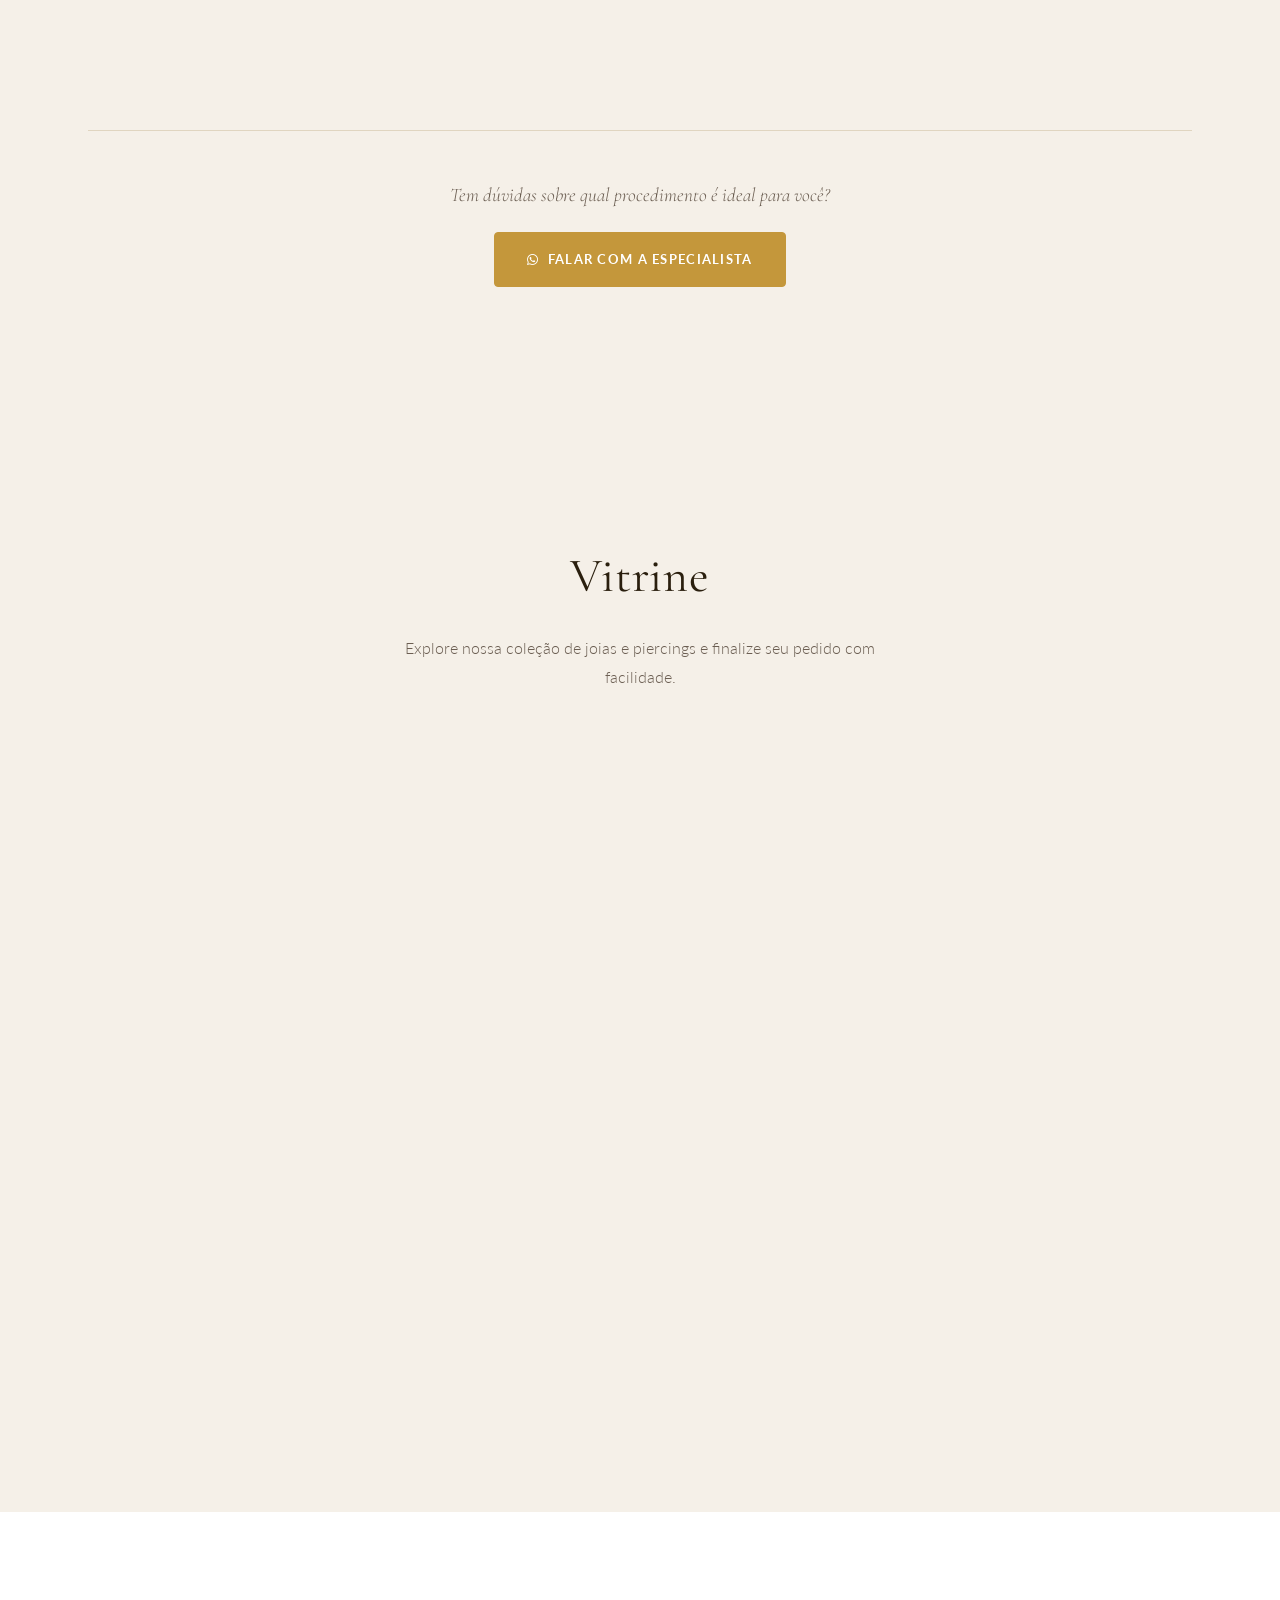
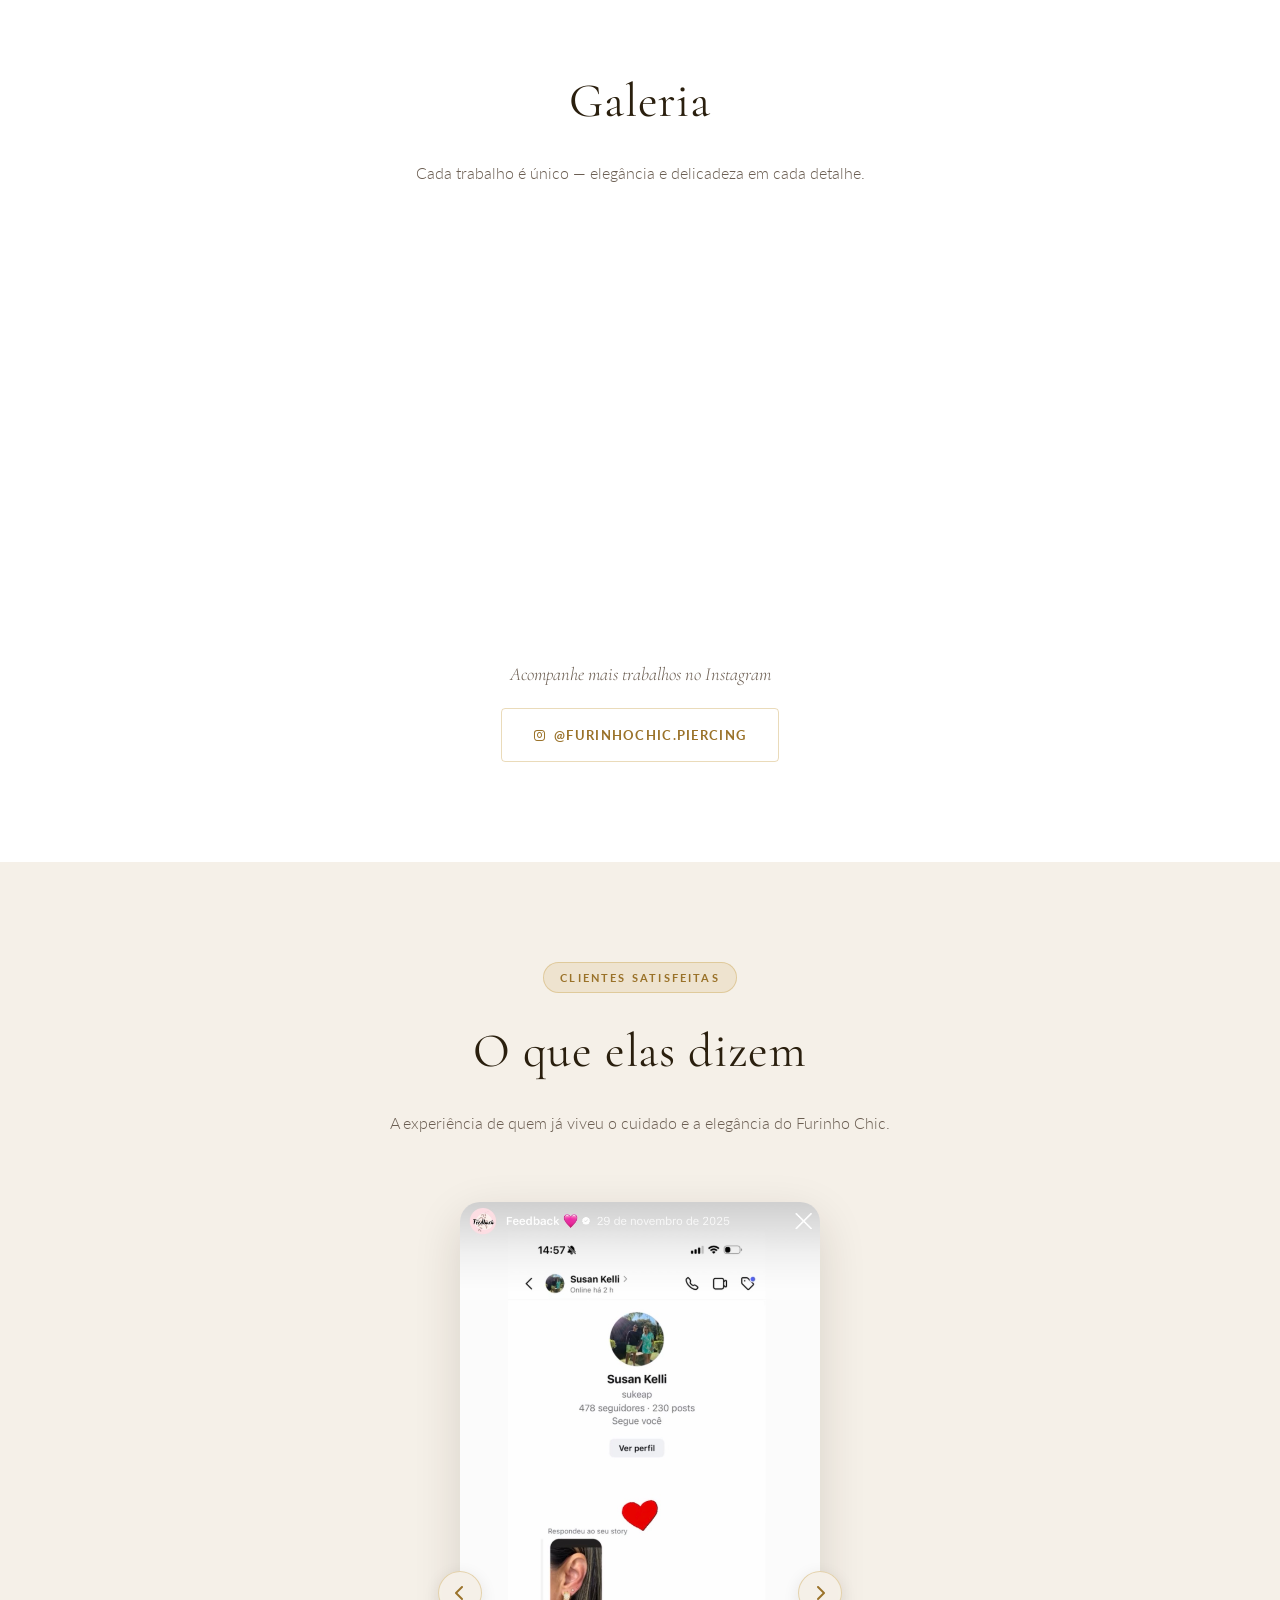
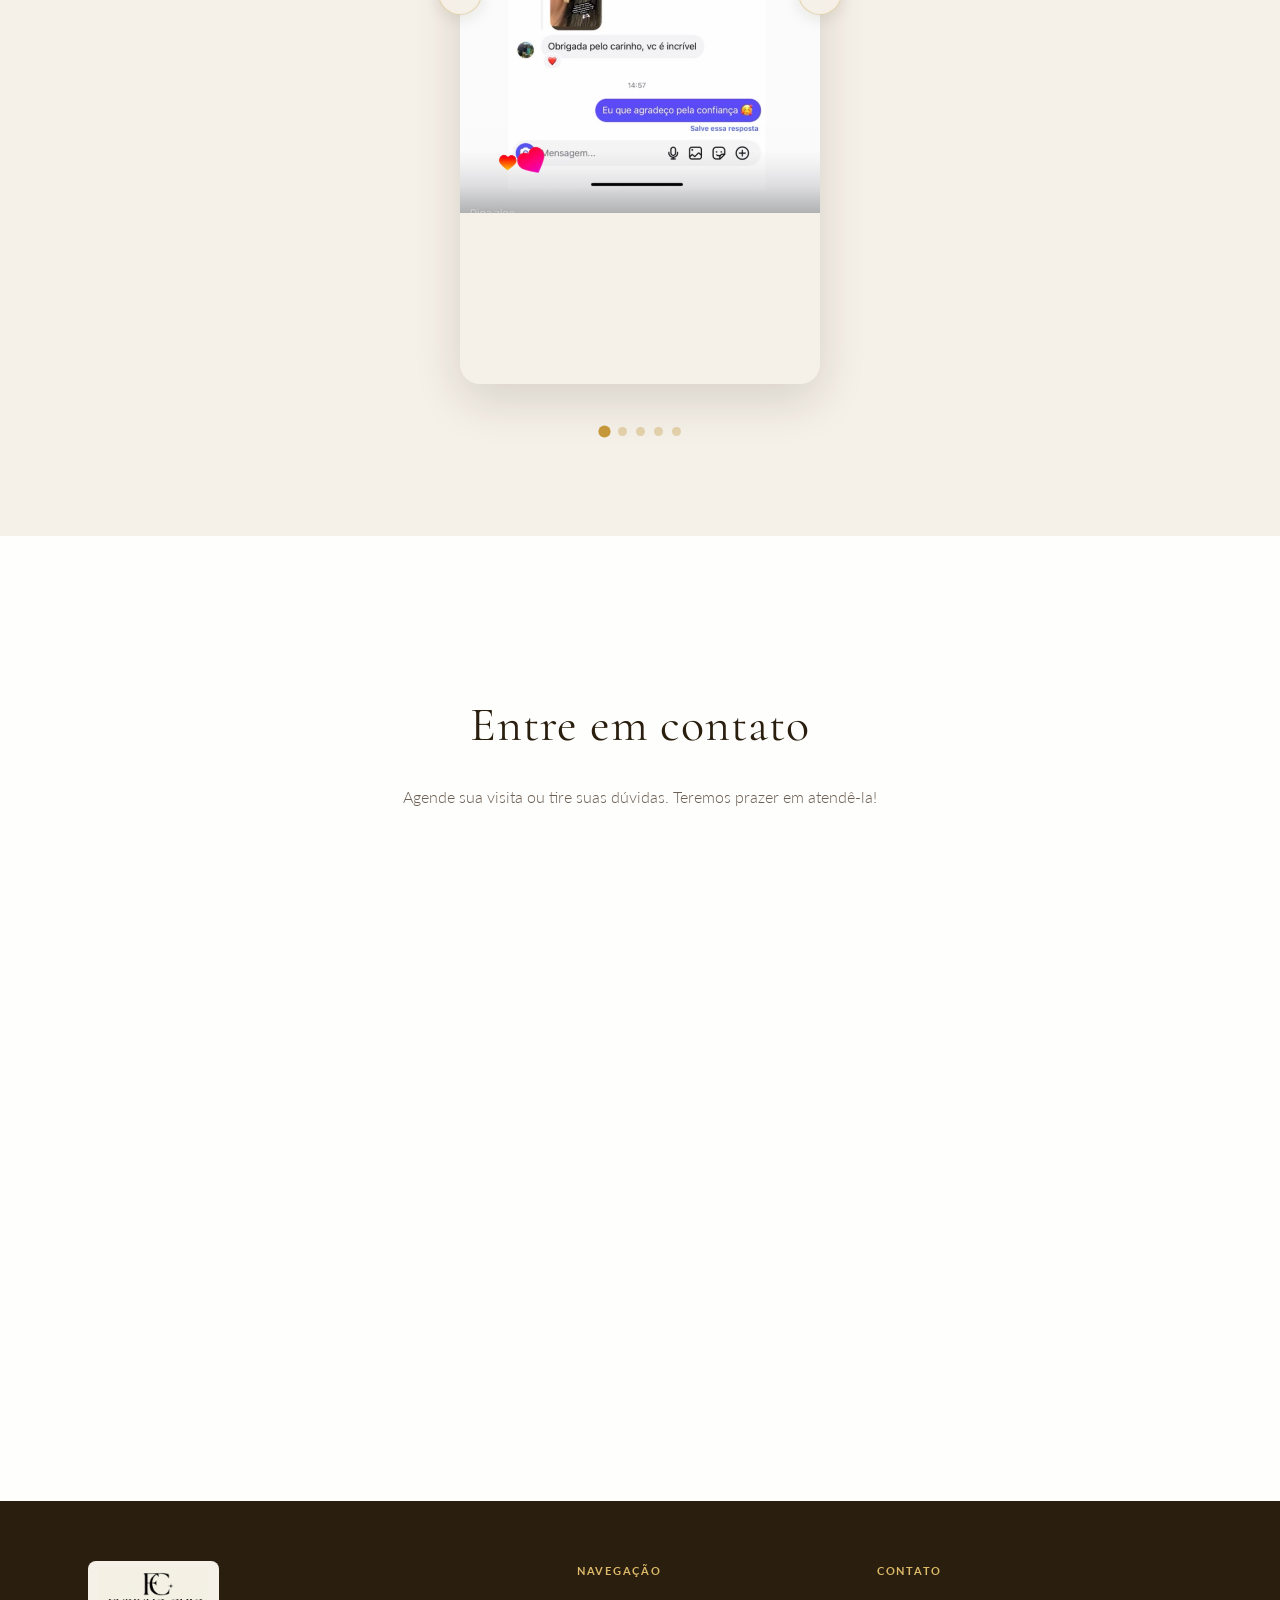
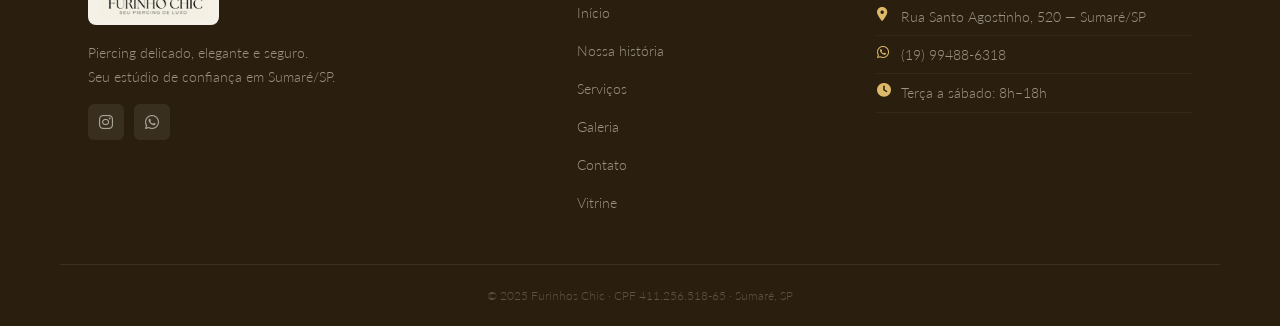
==== commit af530211: "feat: cria página vitrine.html e adiciona seção vitrine no index com iframe egestor" ====
--- a/index.html
+++ b/index.html
@@ -37,6 +37,7 @@
           <li><a href="#galeria">Galeria</a></li>
           <li><a href="#depoimentos">Depoimentos</a></li>
           <li><a href="#contato">Contato</a></li>
+          <li><a href="vitrine.html">Vitrine</a></li>
         </ul>
       </nav>
 
@@ -59,6 +60,7 @@
       <li><a href="#galeria">Galeria</a></li>
       <li><a href="#depoimentos">Depoimentos</a></li>
       <li><a href="#contato">Contato</a></li>
+      <li><a href="vitrine.html">Vitrine</a></li>
     </ul>
   </nav>
   <div class="overlay" id="overlay" aria-hidden="true"></div>
@@ -230,6 +232,26 @@
           <i class="fab fa-whatsapp" aria-hidden="true"></i> Falar com a especialista
         </a>
       </div>
+    </div>
+  </section>
+
+
+  <!-- ===== VITRINE ===== -->
+  <section id="vitrine" class="section vitrine-section">
+    <div class="container">
+      <div class="section-header">
+        <span class="section-tag">Compre online</span>
+        <h2>Vitrine</h2>
+        <p>Explore nossa coleção de joias e piercings e finalize seu pedido com facilidade.</p>
+      </div>
+    </div>
+    <div class="vitrine-iframe-wrapper">
+      <iframe
+        src="https://furinhosdeluxo.egestor.com.br/vitrine/"
+        title="Vitrine Online Furinho Chic"
+        allowfullscreen
+        loading="lazy"
+      ></iframe>
     </div>
   </section>
 
@@ -405,6 +427,7 @@
           <li><a href="#servicos">Serviços</a></li>
           <li><a href="#galeria">Galeria</a></li>
           <li><a href="#contato">Contato</a></li>
+          <li><a href="vitrine.html">Vitrine</a></li>
         </ul>
       </div>
 
--- a/style.css
+++ b/style.css
@@ -657,6 +657,26 @@
 }
 
 
+/* ===== VITRINE ===== */
+.vitrine-section {
+  background: var(--creme);
+  padding-bottom: 0;
+}
+
+.vitrine-iframe-wrapper {
+  width: 100%;
+  height: calc(100vh - 80px - 63px);
+  min-height: 500px;
+}
+
+.vitrine-iframe-wrapper iframe {
+  width: 100%;
+  height: 100%;
+  border: none;
+  display: block;
+}
+
+
 /* ===== GALERIA ===== */
 .galeria-section { background: var(--branco); }
 
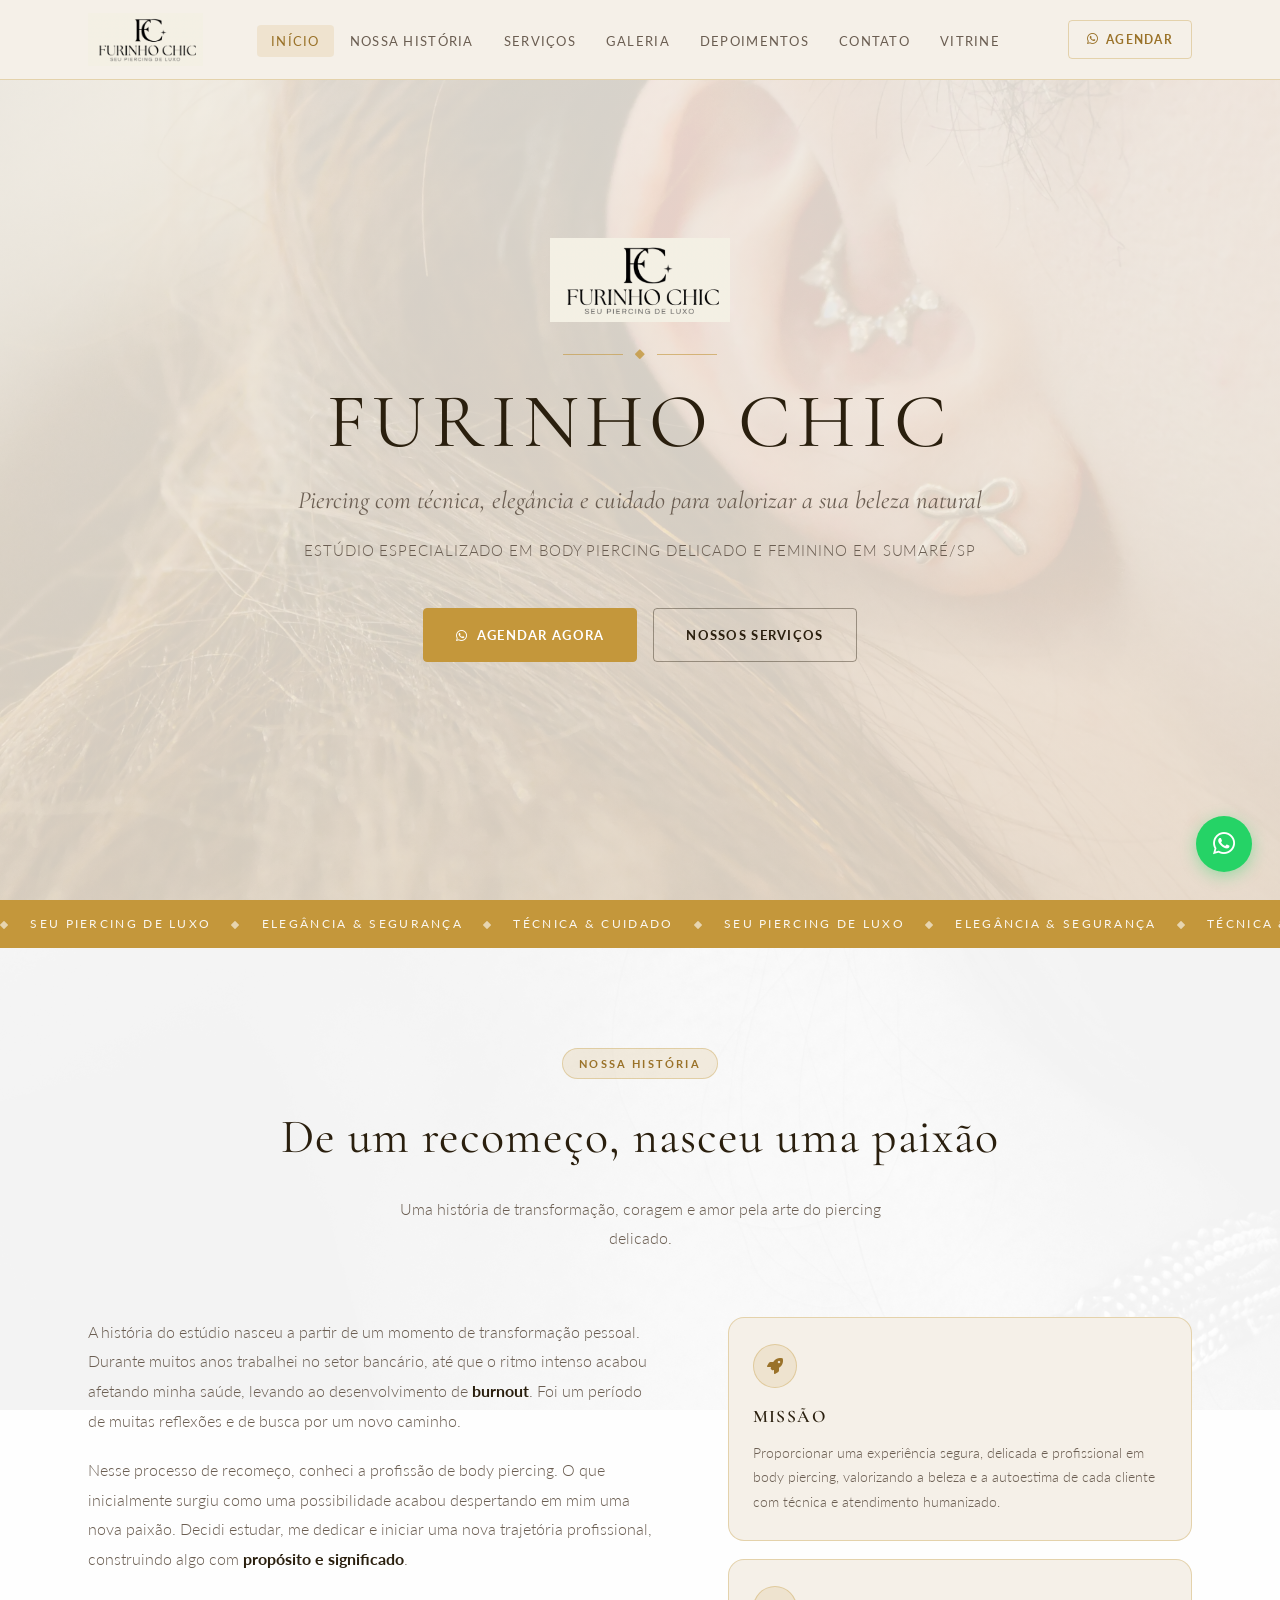
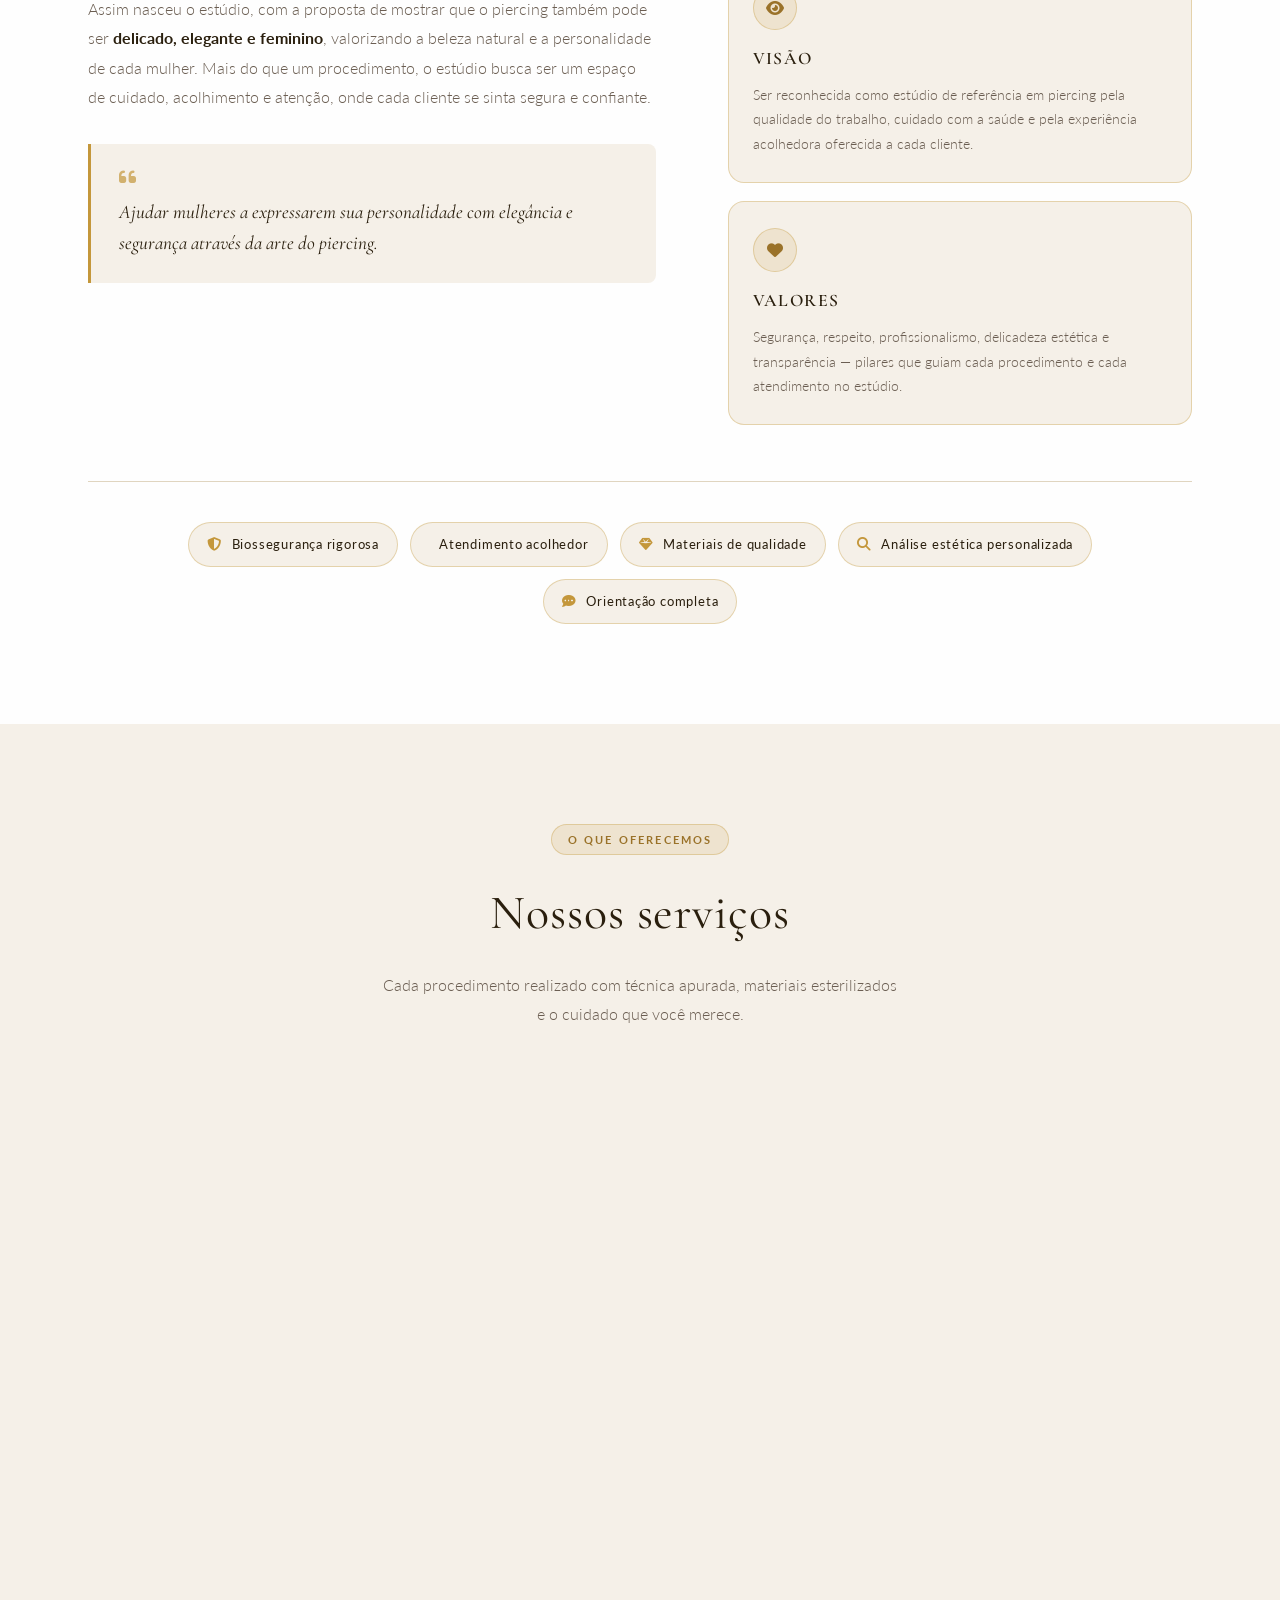
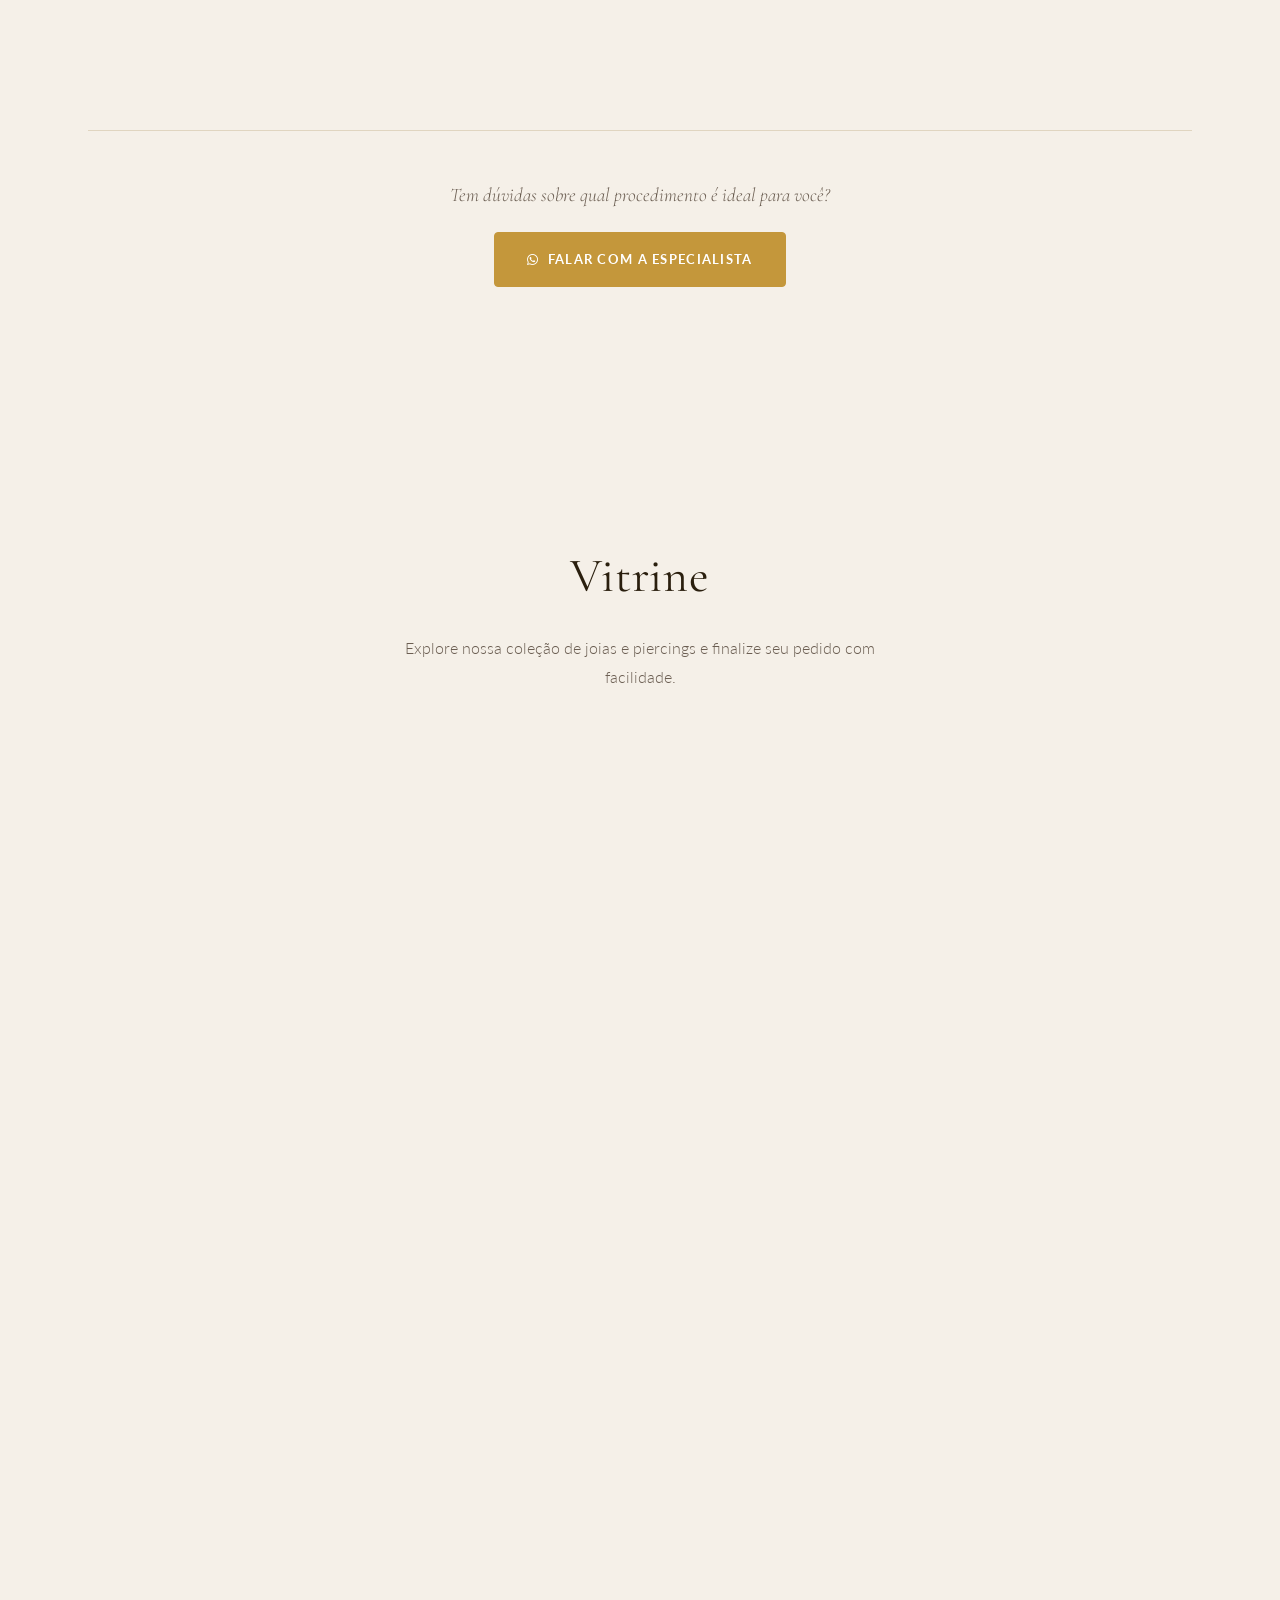
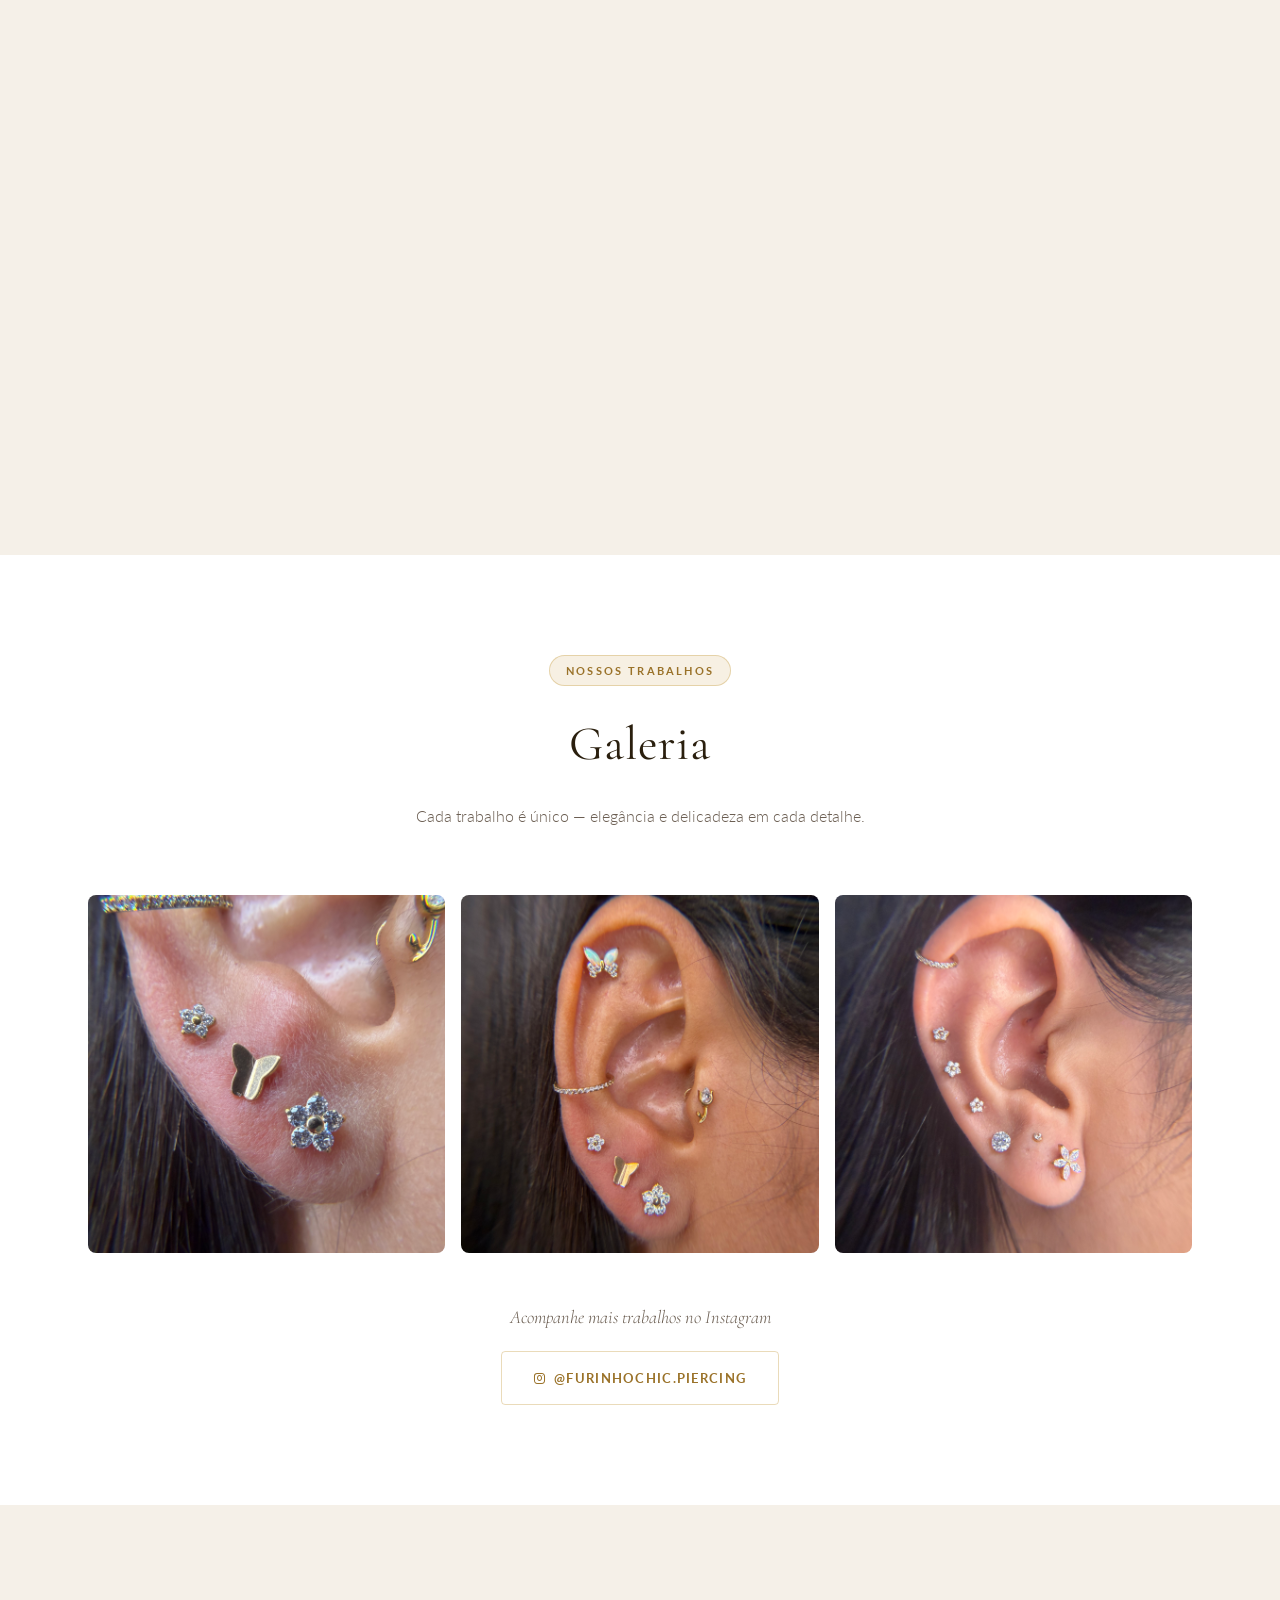
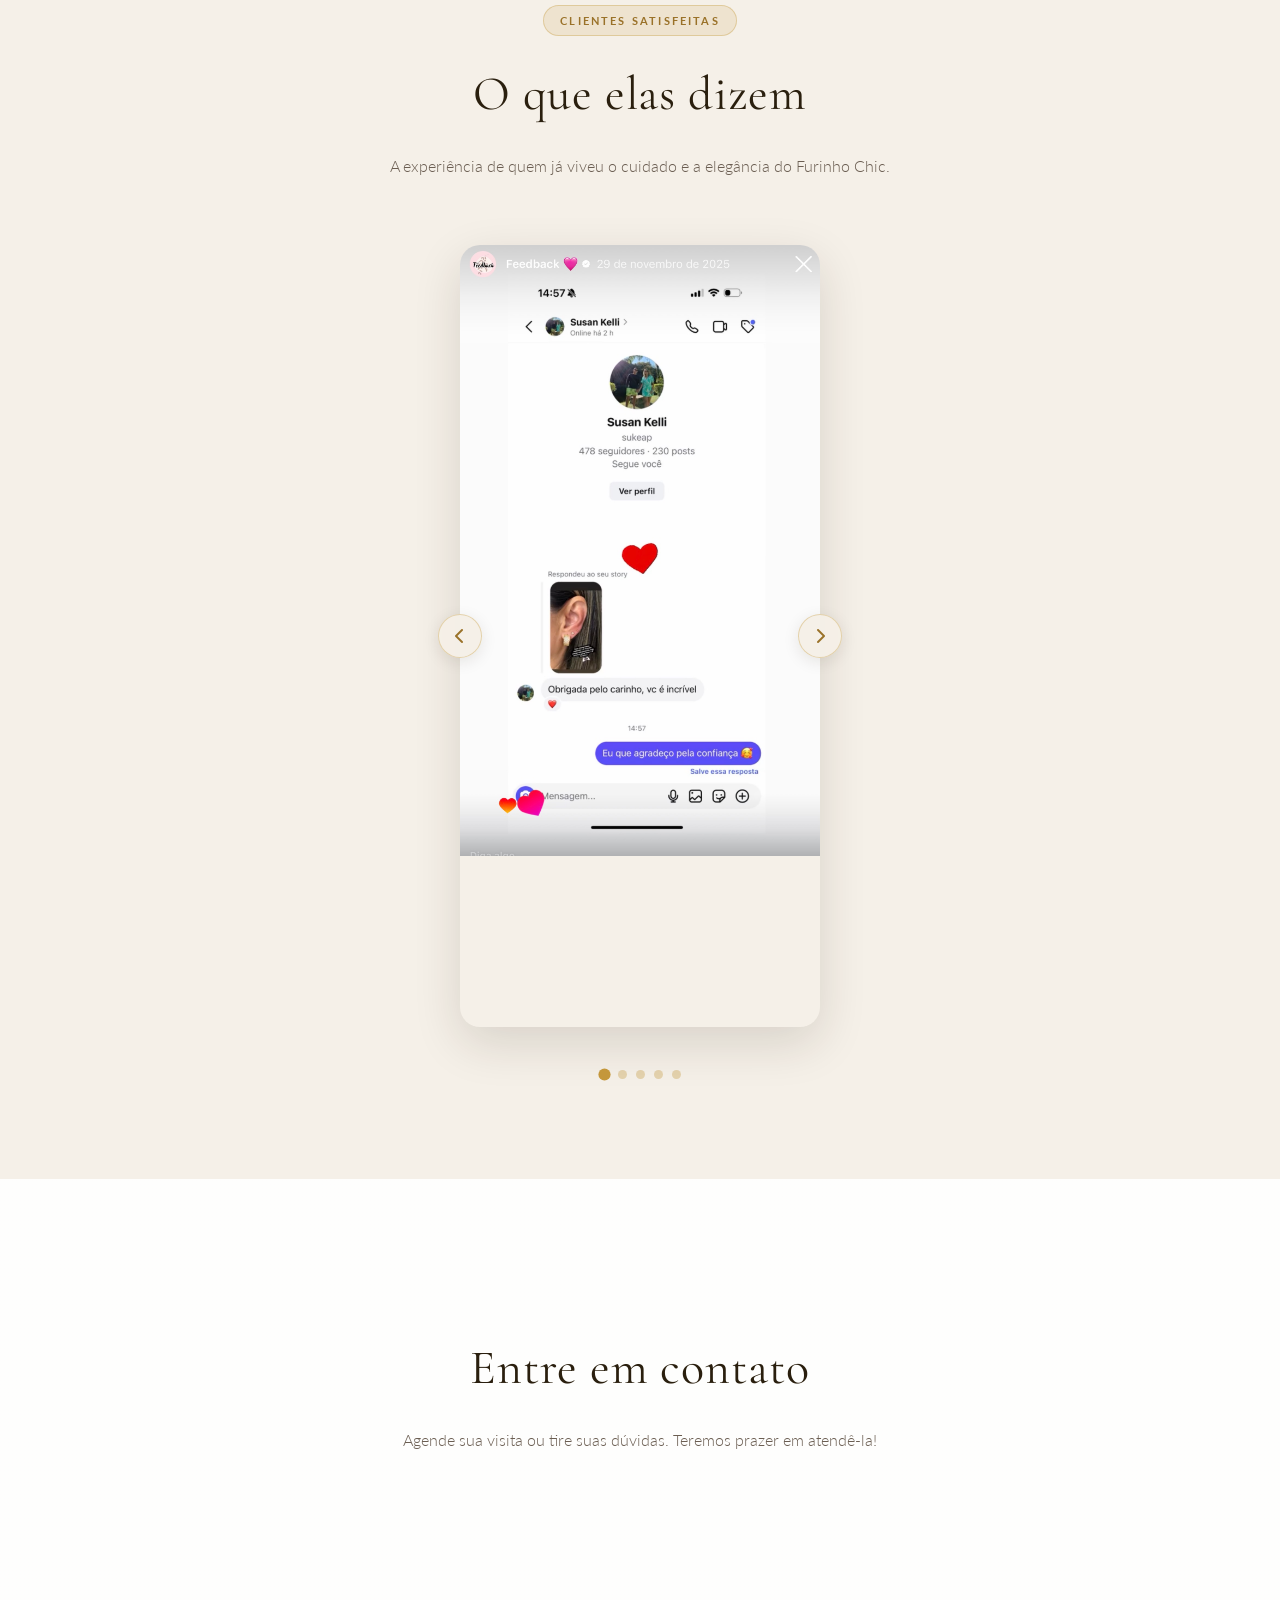
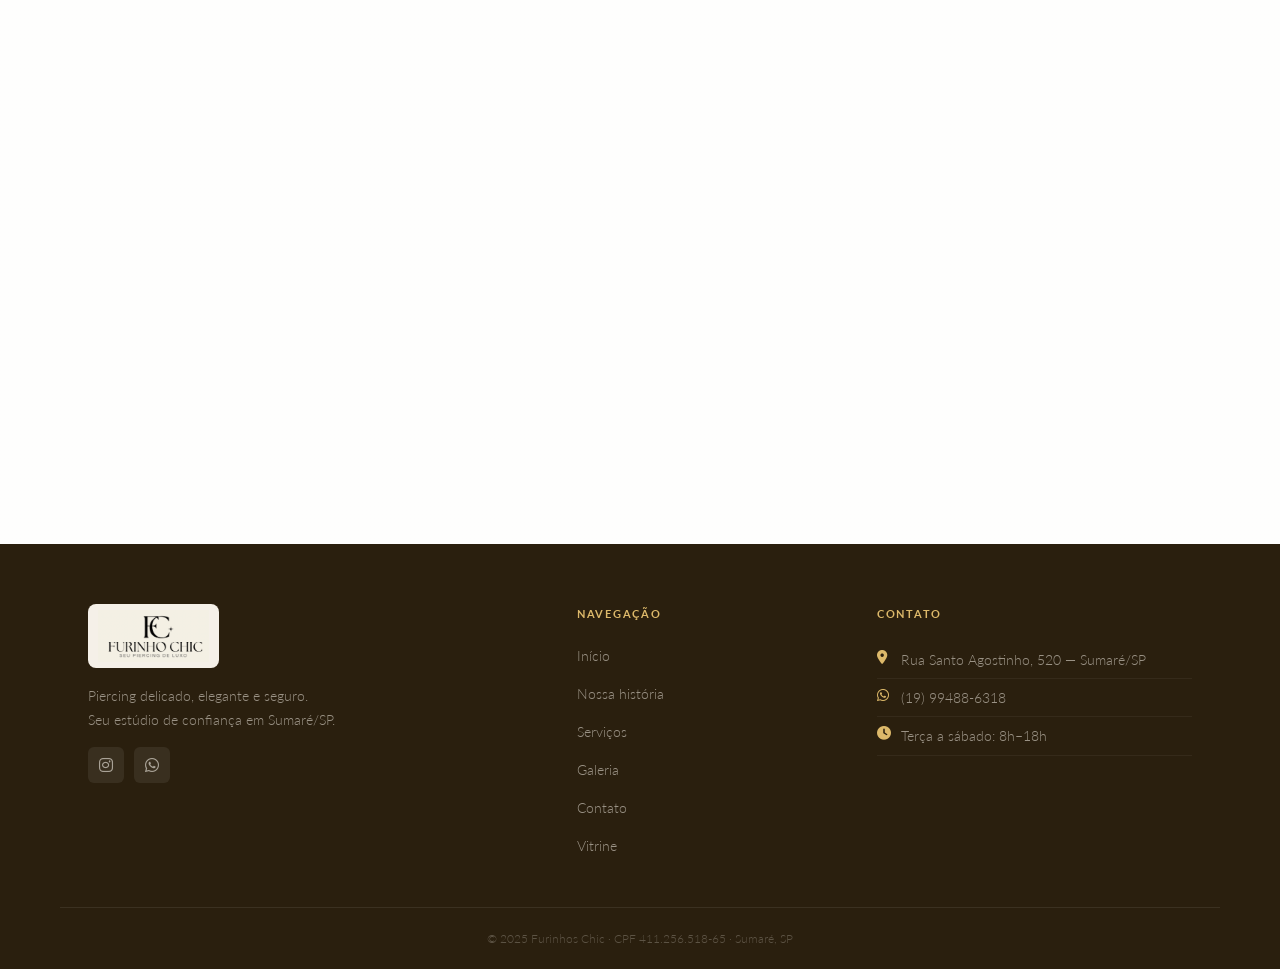
==== commit 61c566f9: "fix: remove scroll duplo da vitrine — iframe cresce para 3000px, só scroll do site" ====
--- a/index.html
+++ b/index.html
@@ -249,7 +249,7 @@
       <iframe
         src="https://furinhosdeluxo.egestor.com.br/vitrine/"
         title="Vitrine Online Furinho Chic"
-        allowfullscreen
+        scrolling="no"
         loading="lazy"
       ></iframe>
     </div>
--- a/style.css
+++ b/style.css
@@ -665,13 +665,11 @@
 
 .vitrine-iframe-wrapper {
   width: 100%;
-  height: calc(100vh - 80px - 63px);
-  min-height: 500px;
 }
 
 .vitrine-iframe-wrapper iframe {
   width: 100%;
-  height: 100%;
+  height: 3000px;
   border: none;
   display: block;
 }
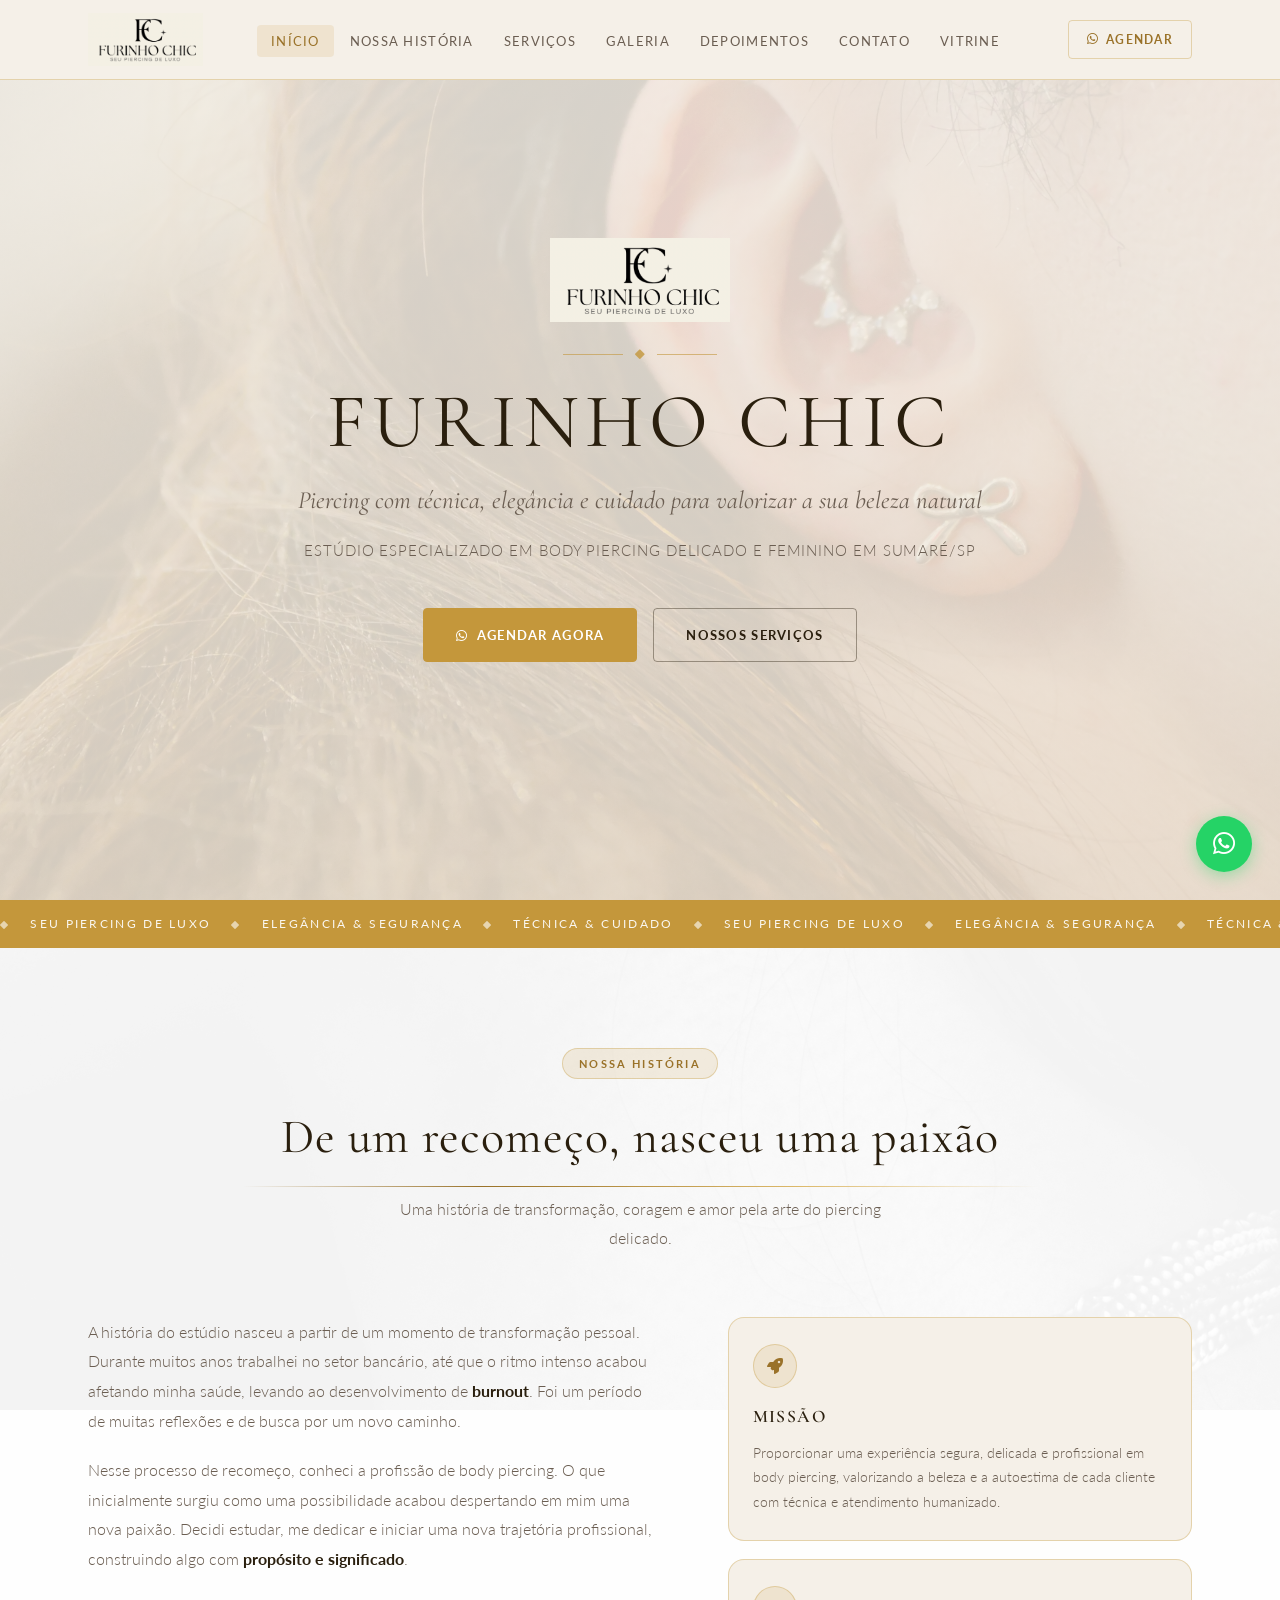
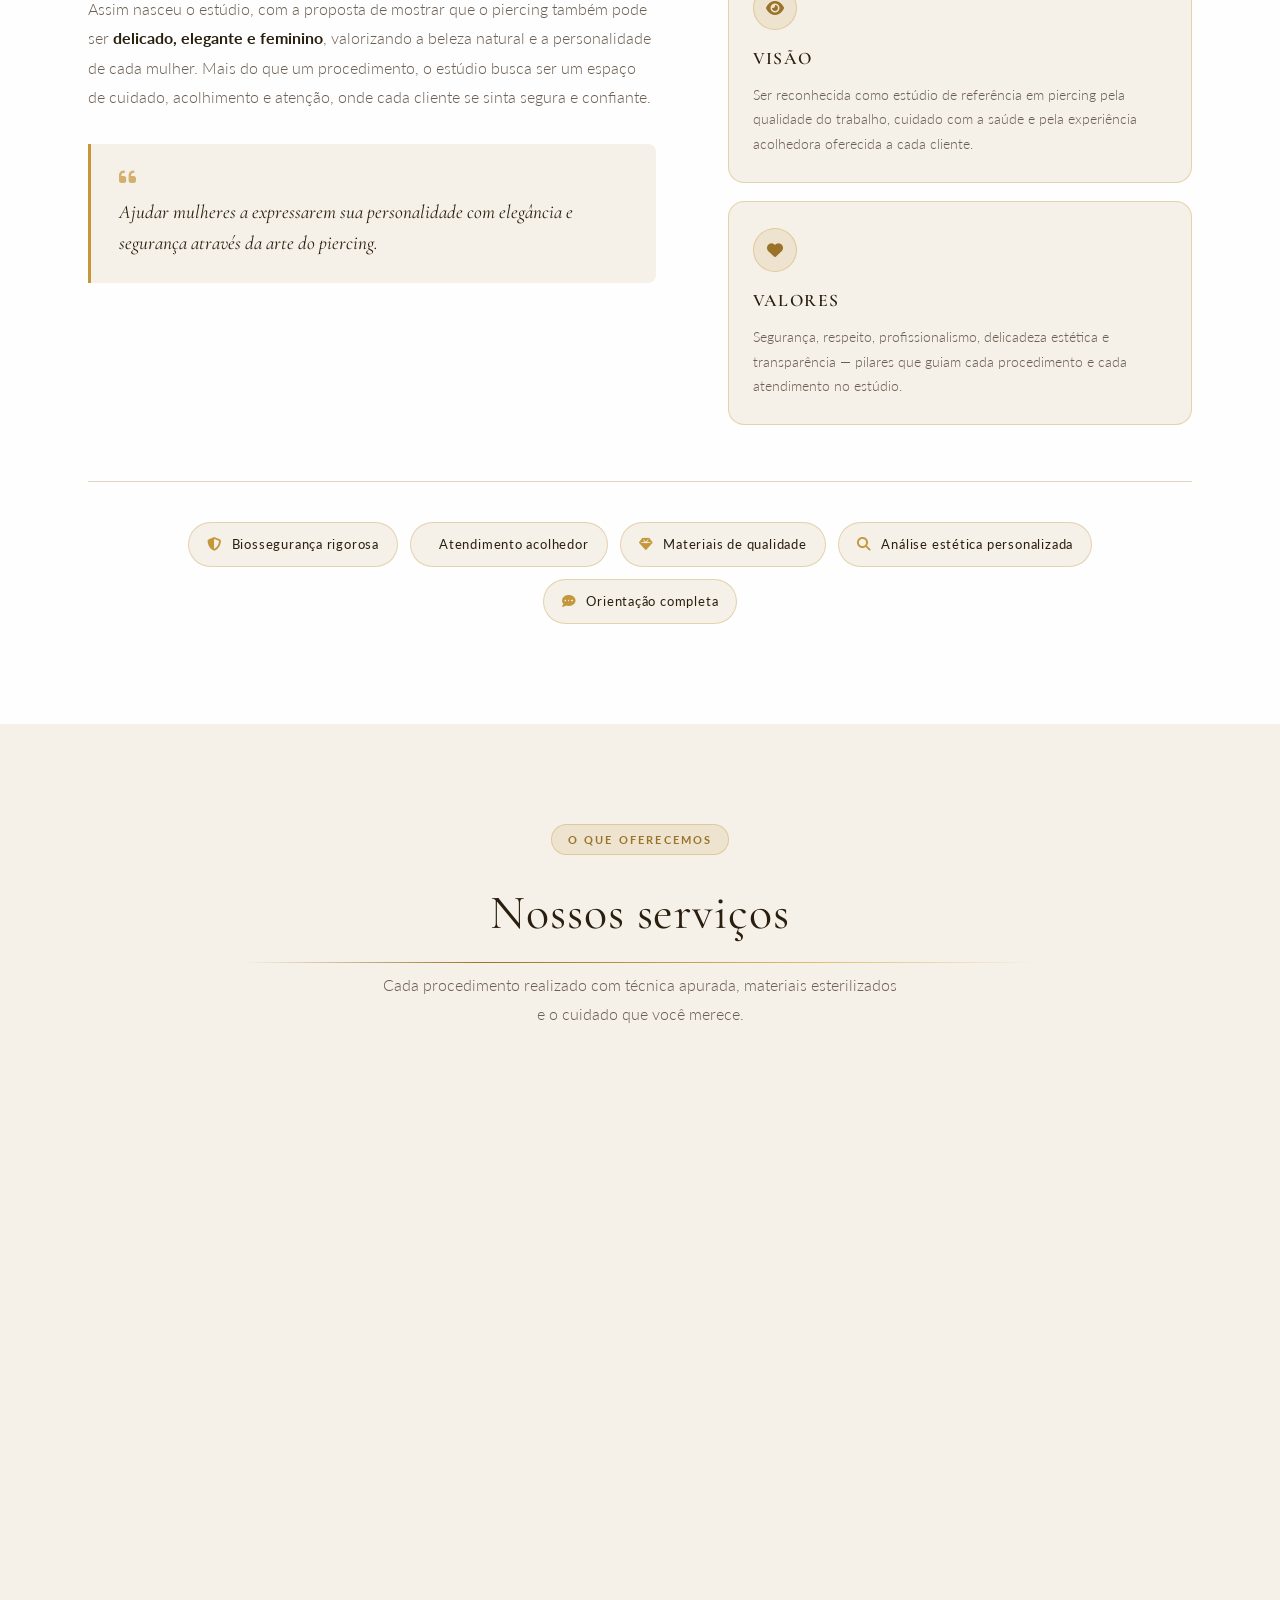
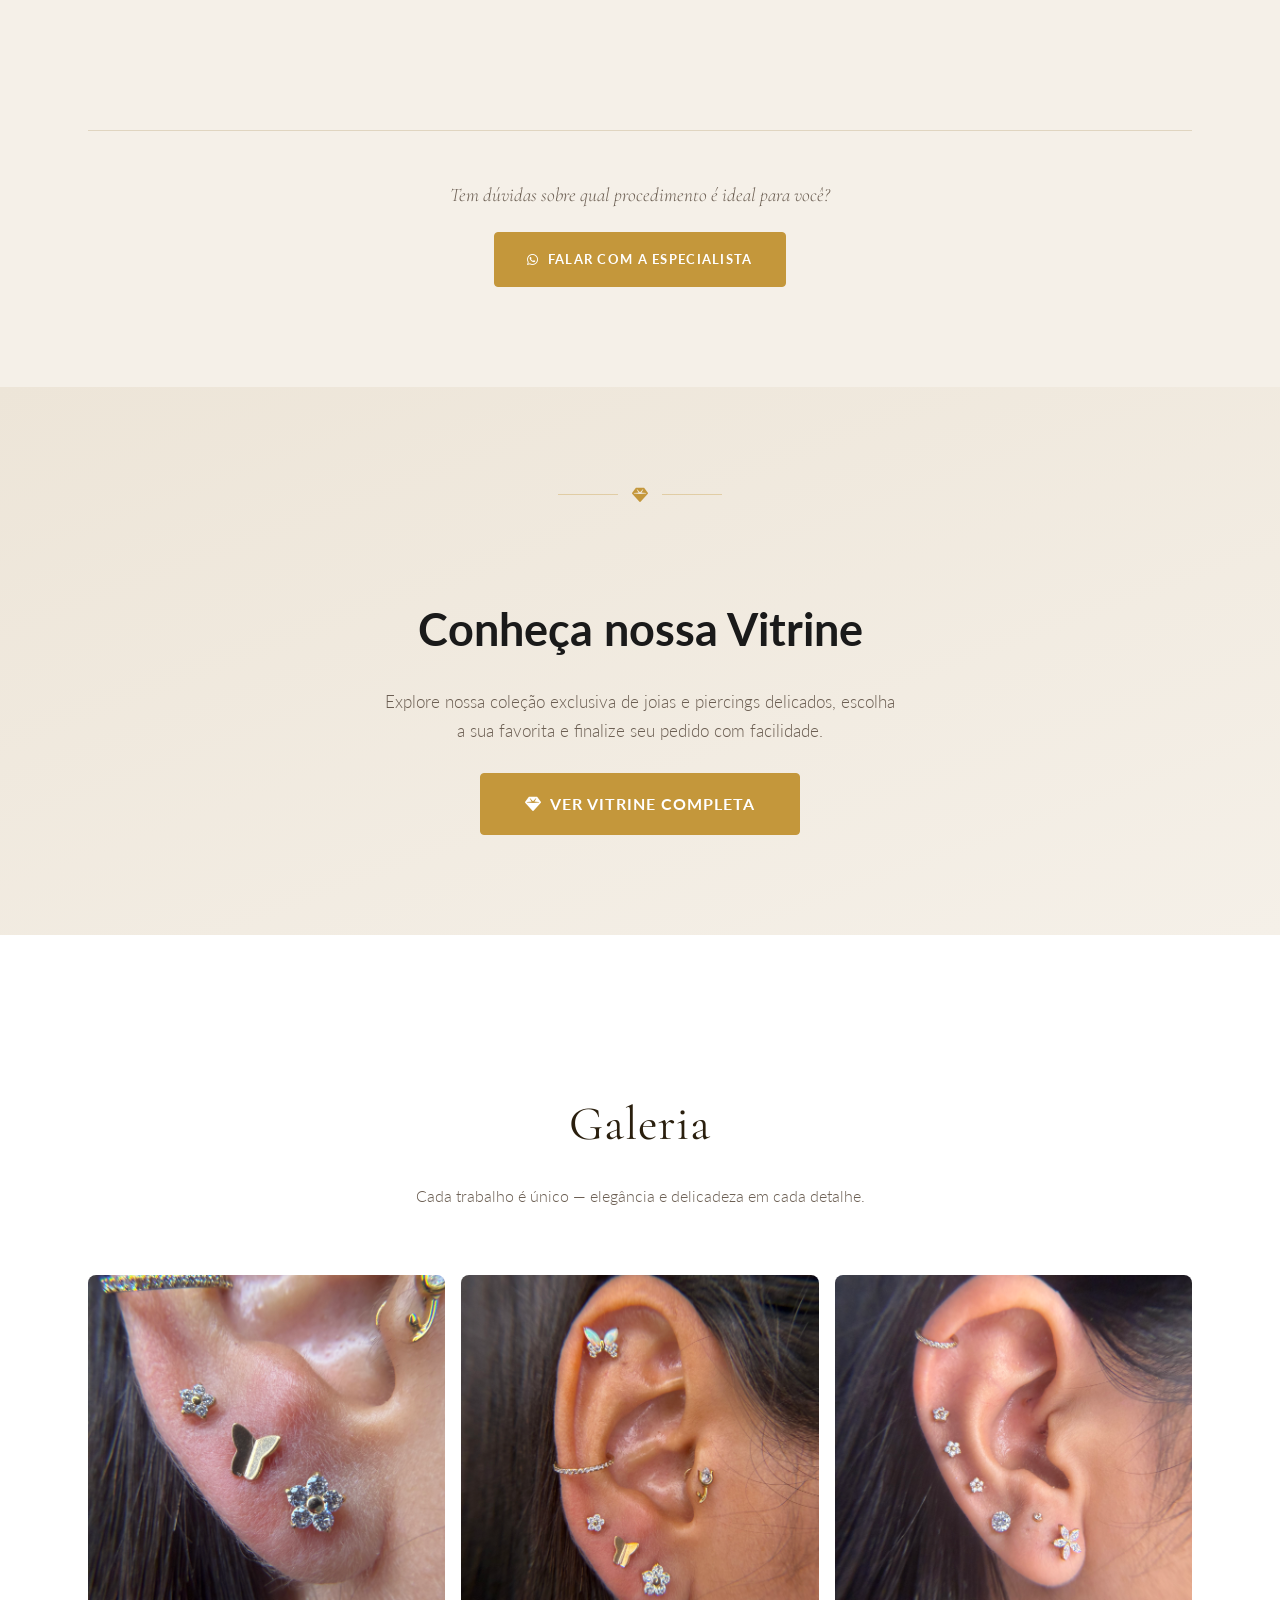
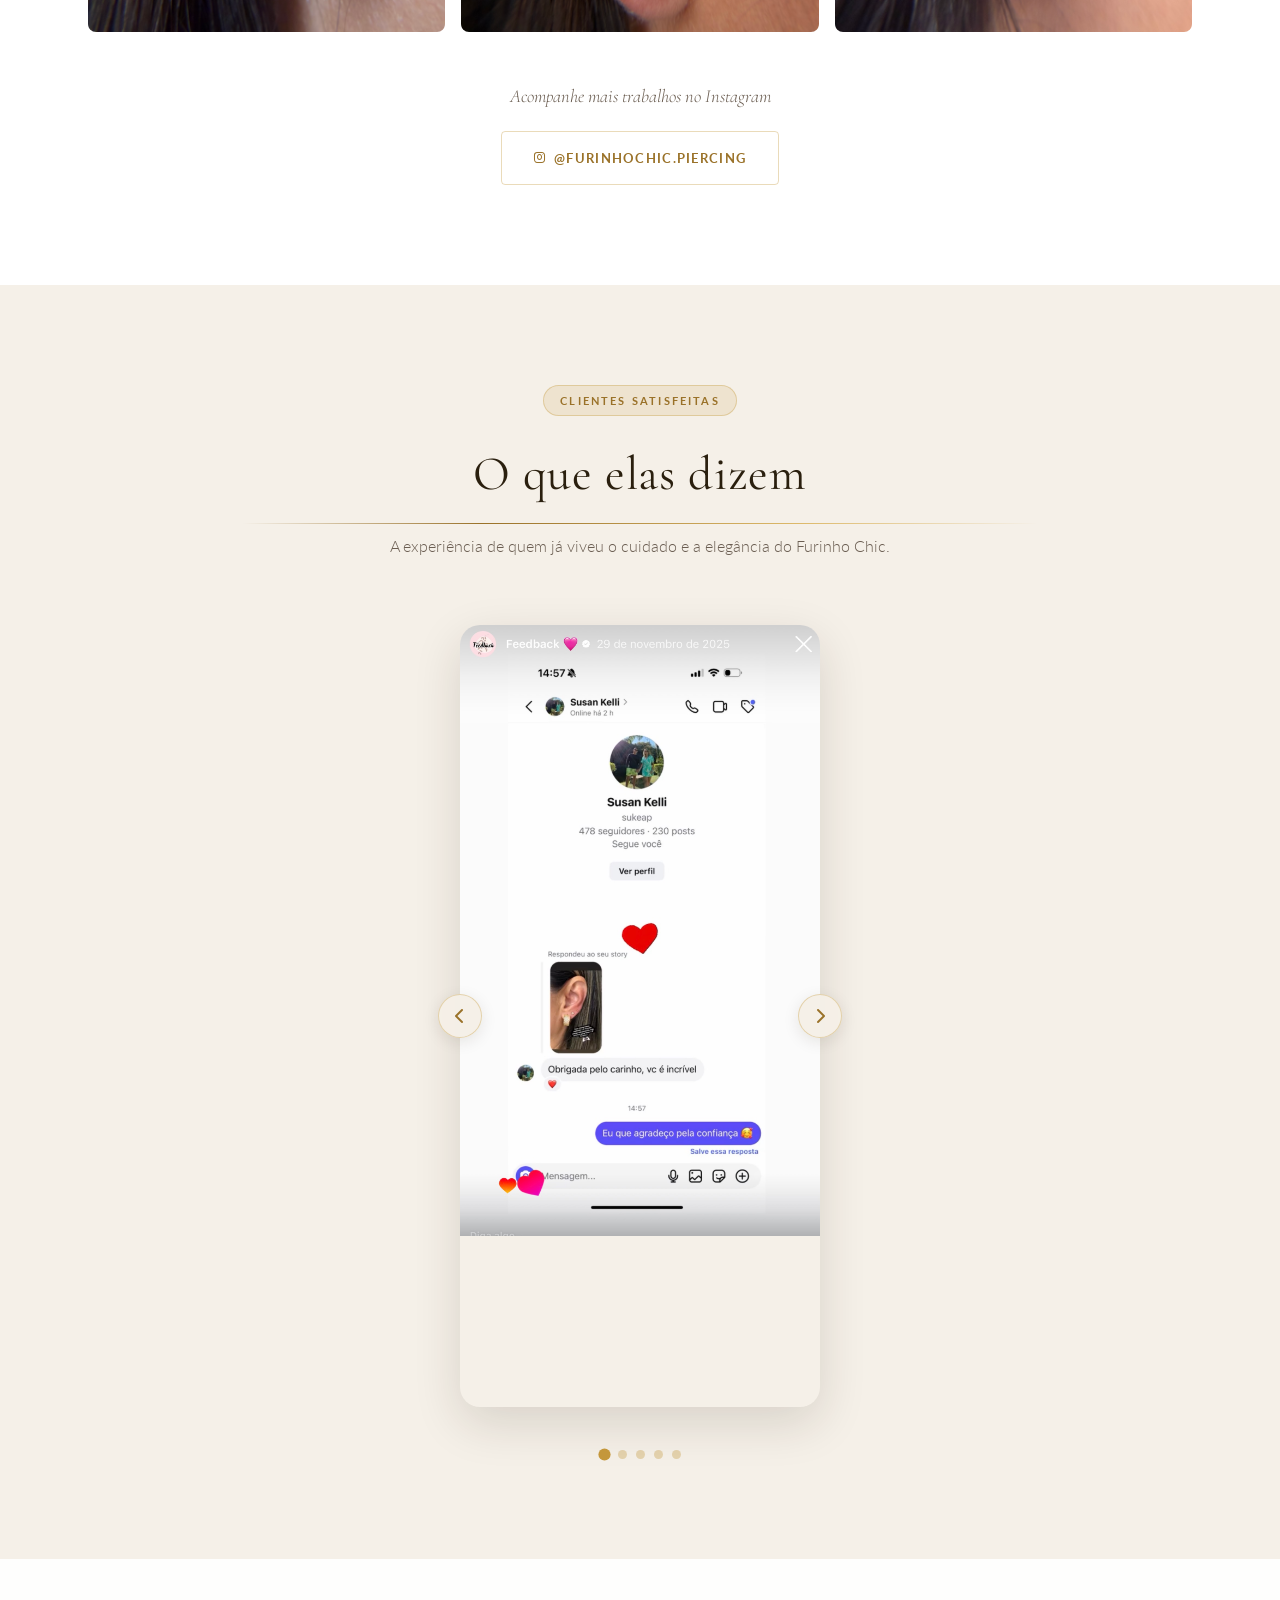
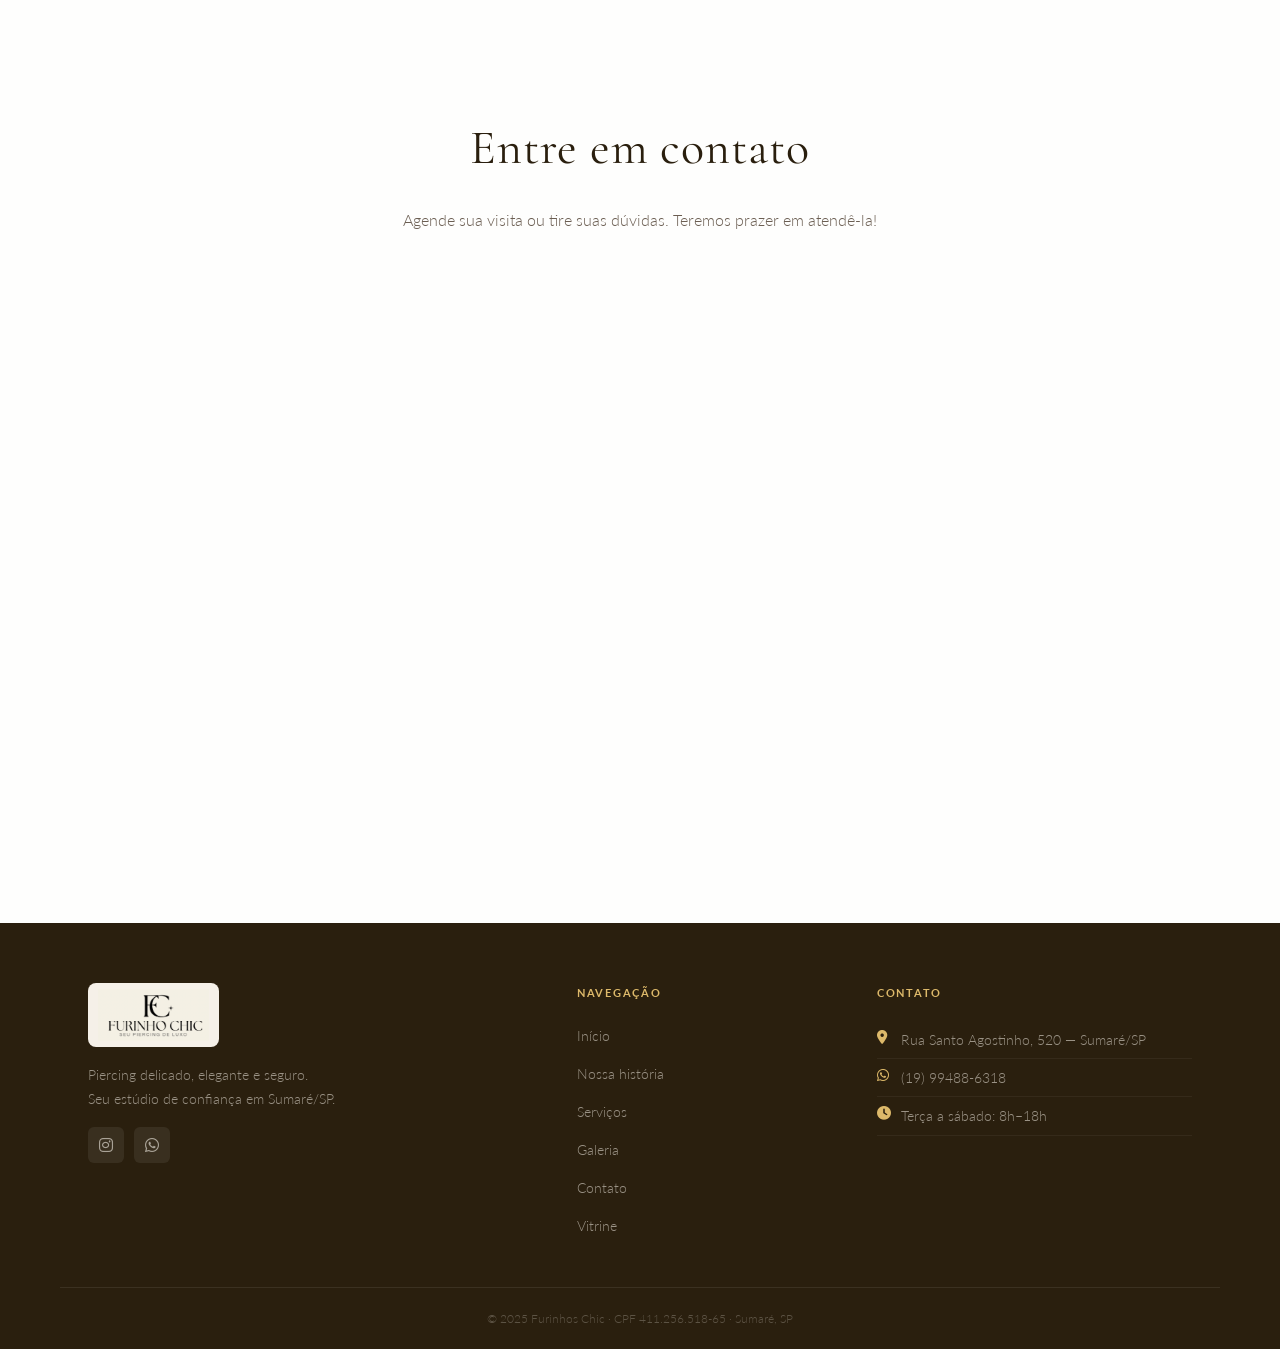
==== commit a331465e: "feat: substitui iframe da vitrine por CTA na página principal Remove o iframe da vitrine do index.ht" ====
--- a/index.html
+++ b/index.html
@@ -236,22 +236,22 @@
   </section>
 
 
-  <!-- ===== VITRINE ===== -->
-  <section id="vitrine" class="section vitrine-section">
-    <div class="container">
-      <div class="section-header">
+  <!-- ===== CTA VITRINE ===== -->
+  <section id="vitrine" class="section vitrine-cta-section">
+    <div class="container">
+      <div class="vitrine-cta-wrap">
+        <div class="vitrine-cta-ornamento" aria-hidden="true">
+          <span class="linha"></span>
+          <i class="fas fa-gem"></i>
+          <span class="linha"></span>
+        </div>
         <span class="section-tag">Compre online</span>
-        <h2>Vitrine</h2>
-        <p>Explore nossa coleção de joias e piercings e finalize seu pedido com facilidade.</p>
-      </div>
-    </div>
-    <div class="vitrine-iframe-wrapper">
-      <iframe
-        src="https://furinhosdeluxo.egestor.com.br/vitrine/"
-        title="Vitrine Online Furinho Chic"
-        scrolling="no"
-        loading="lazy"
-      ></iframe>
+        <h2>Conheça nossa Vitrine</h2>
+        <p>Explore nossa coleção exclusiva de joias e piercings delicados, escolha a sua favorita e finalize seu pedido com facilidade.</p>
+        <a href="vitrine.html" class="btn btn-ouro vitrine-cta-btn">
+          <i class="fas fa-gem" aria-hidden="true"></i> Ver Vitrine Completa
+        </a>
+      </div>
     </div>
   </section>
 
--- a/style.css
+++ b/style.css
@@ -657,21 +657,67 @@
 }
 
 
-/* ===== VITRINE ===== */
-.vitrine-section {
-  background: var(--creme);
-  padding-bottom: 0;
-}
-
+/* ===== CTA VITRINE ===== */
+.vitrine-cta-section {
+  background: linear-gradient(160deg, var(--creme-medio) 0%, var(--creme) 100%);
+}
+
+.vitrine-cta-wrap {
+  max-width: 640px;
+  margin: 0 auto;
+  text-align: center;
+  display: flex;
+  flex-direction: column;
+  align-items: center;
+  gap: 20px;
+}
+
+.vitrine-cta-ornamento {
+  display: flex;
+  align-items: center;
+  gap: 14px;
+  color: var(--ouro);
+  font-size: 1rem;
+}
+.vitrine-cta-ornamento .linha {
+  width: 60px;
+  height: 1px;
+  background: var(--ouro-borda);
+  display: block;
+}
+
+.vitrine-cta-wrap h2 {
+  font-size: clamp(1.9rem, 4vw, 2.8rem);
+  color: var(--preto);
+  margin: 0;
+}
+
+.vitrine-cta-wrap p {
+  font-size: 1.05rem;
+  color: var(--cinza-quente);
+  line-height: 1.7;
+  max-width: 520px;
+  margin: 0;
+}
+
+.vitrine-cta-btn {
+  margin-top: 8px;
+  font-size: 1rem;
+  padding: 16px 44px;
+  letter-spacing: 0.06em;
+}
+
+/* ===== VITRINE PAGE (iframe) ===== */
 .vitrine-iframe-wrapper {
   width: 100%;
 }
 
 .vitrine-iframe-wrapper iframe {
   width: 100%;
-  height: 3000px;
+  height: 1400px;
   border: none;
   display: block;
+  overflow: hidden;
 }
 
 
@@ -1104,6 +1150,8 @@
   .footer-brand { flex-direction: column; gap: 12px; }
   .footer-logo { height: 52px; }
   .whatsapp-float { bottom: 20px; right: 20px; width: 50px; height: 50px; font-size: 1.45rem; }
+  /* Vitrine: aumenta altura para o conteúdo caber sem scroll interno */
+  .vitrine-iframe-wrapper iframe { height: 2400px; } /* ≤768px */
 }
 
 /* ── Celular grande ≤ 600px ── */
@@ -1120,6 +1168,7 @@
   .hero-cta .btn { justify-content: center; }
   .valores-badges { gap: 8px; }
   .footer-inner { grid-template-columns: 1fr; }
+  .vitrine-iframe-wrapper iframe { height: 2800px; }
 }
 
 /* ── Celular padrão ≤ 480px ── */
@@ -1134,6 +1183,7 @@
   .contato-card { padding: 28px 20px; }
   .footer-logo { height: 46px; }
   .whatsapp-float { bottom: 16px; right: 16px; width: 46px; height: 46px; font-size: 1.3rem; }
+  .vitrine-iframe-wrapper iframe { height: 3200px; }
 }
 
 /* ── Celular pequeno ≤ 380px ── */
@@ -1148,4 +1198,125 @@
   .servico-icon i { font-size: 1.1rem; }
   .depoimento-card { padding: 24px 18px; }
   .mvv-card { padding: 18px 14px; }
-}
+  .vitrine-iframe-wrapper iframe { height: 3600px; }
+}
+
+
+/* ================================================
+   EFEITOS VISUAIS
+   ================================================ */
+
+/* 1 ── Hero logo flutuante */
+@keyframes logoFloat {
+  0%, 100% { transform: translateY(0);     }
+  50%       { transform: translateY(-10px); }
+}
+.hero-logo { animation: logoFloat 5s ease-in-out infinite; }
+
+/* 2 ── Diamantes do hero pulsam suavemente */
+@keyframes diamondPulse {
+  0%, 100% { transform: scale(1);    opacity: 0.7; }
+  50%       { transform: scale(1.6); opacity: 1;   }
+}
+.hero-ornamento i { animation: diamondPulse 2.8s ease-in-out infinite; }
+.faixa-inner i    { animation: diamondPulse 3.2s ease-in-out infinite; display: inline-block; }
+
+/* 3 ── Botão ouro — varredura de brilho no hover */
+.btn-ouro::after {
+  content: '';
+  position: absolute;
+  top: 0; left: -80%;
+  width: 55%;
+  height: 100%;
+  background: linear-gradient(120deg,
+    transparent 0%,
+    rgba(255,255,255,0.32) 50%,
+    transparent 100%);
+  transform: skewX(-20deg);
+  pointer-events: none;
+}
+.btn-ouro:hover::after { animation: btnShine 0.5s ease forwards; }
+@keyframes btnShine { to { left: 135%; } }
+
+/* 4 ── Galeria — overlay dourado suave no hover */
+.galeria-item::after {
+  content: '';
+  position: absolute;
+  inset: 0;
+  background: linear-gradient(135deg,
+    rgba(196,151,59,0.22) 0%,
+    rgba(196,151,59,0)    65%);
+  border-radius: var(--radius);
+  opacity: 0;
+  transition: opacity 0.4s ease;
+  pointer-events: none;
+}
+.galeria-item:hover::after { opacity: 1; }
+
+/* 5 ── Section h2 — sublinhado dourado animado */
+.section-header h2 { position: relative; }
+.section-header h2::after {
+  content: '';
+  position: absolute;
+  bottom: -8px;
+  left: 50%;
+  transform: translateX(-50%);
+  width: 0;
+  height: 1.5px;
+  background: linear-gradient(90deg,
+    transparent 0%,
+    var(--ouro-escuro) 30%,
+    var(--ouro-claro)  70%,
+    transparent 100%);
+  transition: width 1s ease 0.1s;
+}
+.section-header h2.h2-line::after { width: 72%; }
+
+/* 6 ── WhatsApp float — anel de pulso */
+@keyframes wppRing {
+  0%   { box-shadow: 0 4px 16px rgba(37,211,102,0.4), 0 0 0 0    rgba(37,211,102,0.5); }
+  70%  { box-shadow: 0 4px 16px rgba(37,211,102,0.4), 0 0 0 14px rgba(37,211,102,0);   }
+  100% { box-shadow: 0 4px 16px rgba(37,211,102,0.4), 0 0 0 0    rgba(37,211,102,0);   }
+}
+.whatsapp-float { animation: wppRing 2.5s ease-out infinite; }
+
+/* 7 ── Cursor sparkle (criado via JS) */
+.sparkle-dot {
+  position: fixed;
+  pointer-events: none;
+  z-index: 99999;
+  border-radius: 50%;
+  background: var(--ouro);
+  transform: translate(-50%, -50%) scale(1);
+  animation: sparkleFade 0.65s ease-out forwards;
+}
+@keyframes sparkleFade {
+  0%   { opacity: 0.85; transform: translate(-50%, -50%) scale(1);   }
+  100% { opacity: 0;    transform: translate(-50%, -85%) scale(0.1); }
+}
+
+/* 8 ── Cards de serviço — entrada com brilho lateral */
+.servico-card { overflow: hidden; }
+.servico-card::after {
+  content: '';
+  position: absolute;
+  top: -60%; left: -60%;
+  width: 40%; height: 220%;
+  background: linear-gradient(115deg,
+    transparent 0%,
+    rgba(196,151,59,0.12) 50%,
+    transparent 100%);
+  transform: skewX(-15deg) translateX(-100%);
+  transition: none;
+  pointer-events: none;
+}
+.servico-card:hover::after {
+  animation: cardShine 0.65s ease forwards;
+}
+@keyframes cardShine { to { transform: skewX(-15deg) translateX(500%); } }
+
+/* desativa animações em mobile (preferência de sistema) */
+@media (prefers-reduced-motion: reduce) {
+  .hero-logo, .hero-ornamento i, .faixa-inner i,
+  .whatsapp-float { animation: none; }
+}
